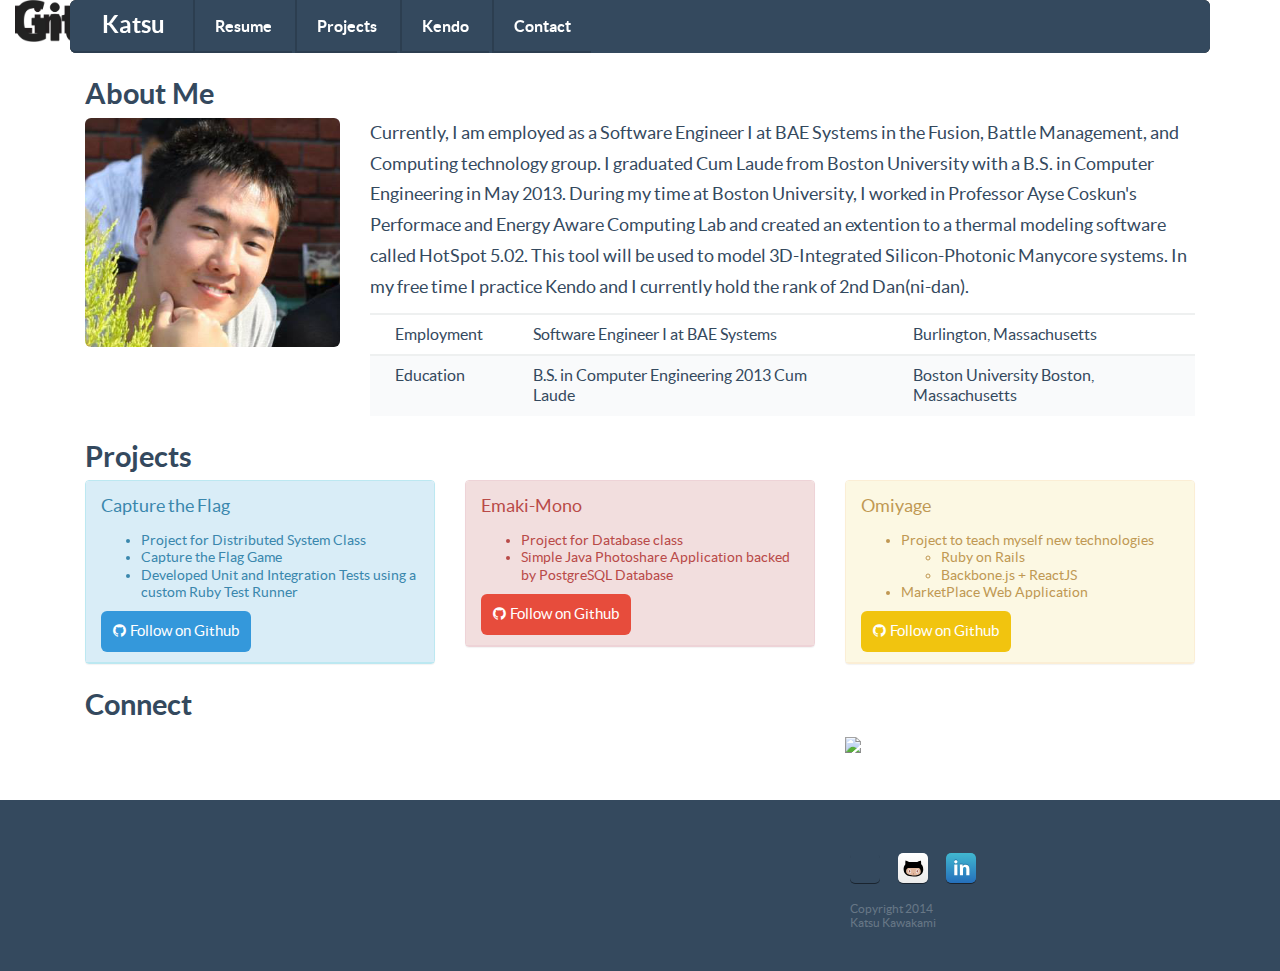
==== index.html @ 2bf24ea1 "Fixed formatting" ====
<!DOCTYPE html>
<html lang="en">
<head>
    <meta charset="utf-8">
    <title>Katsu Kawakami</title>
    <meta name="viewport" content="width=device-width, initial-scale=1.0">

    <!-- Loading Bootstrap -->
    <link href="bootstrap/css/bootstrap.css" rel="stylesheet">

    <!-- Loading Flat UI -->
    <link href="css/flat-ui.css" rel="stylesheet">

    <!-- My styling for this web page -->
    <link href="css/style.css" rel="stylesheet">

    <!-- Load ../images/webicons -->
    <link rel="stylesheet" href="css/webicons.css">

    <link rel="shortcut icon" href="images/favicon.ico">

    <!-- Load Font Awesome -->
    <link href="font-awesome/css/font-awesome.css" rel="stylesheet">
    <!-- HTML5 shim, for IE6-8 support of HTML5 elements. All other JS at the end of file. -->
    <!--[if lt IE 9]>
      <script src="js/html5shiv.js"></script>
    <![endif]-->
</head>
<body>
    <div id="wrap">
        <div class="container">
            <div class="navbar navbar-inverse">
                <div class="navbar-inner">
                    <div class="container">
                        <button type="button" class="btn btn-navbar" data-toggle="collapse" data-target=#nav-collapse-01"></button>
                        <a href="index.html" class="navbar-brand">Katsu</a>

                        <div class="nav-collapse collapse in" id="nav-collapse-01">
                            <ul class="nav">
                                <li><a href="resume.html">Resume</a></li>
                                <li><a href="#">Projects</a></li>
                                <li><a href="#">Kendo</a></li>
                                <li><a href="#">Contact</a></li>
                            </ul>
                        </div>
                    </div>
                </div>
            </div>
            <!--End Navbar-->
            <div class="container">
                <div class="row">
                    <div class="col-md-3">
                        <h4>About Me</h4>
                    </div>
                </div>
                <!-- /row -->
                <div class="row">
                    <div class="col-md-3">
                        <img src="images/profile_cropped.png" class="img-responsive img-rounded" alt="Profile Image">
                    </div>
                    <div class="col-md-9">
                        <p class="my-font-style">
                          Currently, I am employed as a Software Engineer I at BAE Systems in the Fusion, Battle Management,
                          and Computing technology group.
                          I graduated Cum Laude from Boston University with a B.S. in Computer Engineering in May 2013.
                          During my time at Boston University, I worked in Professor Ayse Coskun's Performace and
                          Energy Aware Computing Lab and created an extention to a thermal modeling software called HotSpot 5.02.
                          This tool will be used to model 3D-Integrated Silicon-Photonic Manycore systems. 
                          In my free time I practice Kendo and I currently hold the rank of 2nd Dan(ni-dan). 
                        </p>
                        <table class="table table-striped table-hover">
                            <tbody>
                                <tr>
                                    <td>Employment</td>
                                    <td>
                                    Software Engineer I at BAE Systems
                                <td>
                                    <td>Burlington, Massachusetts</td>
                                </tr>
                                <tr>
                                    <td>Education</td>
                                    <td>
                                    B.S. in Computer Engineering 2013 Cum Laude<td>
                                    <td>Boston University Boston, Massachusetts</td>
                                </tr>
                            </tbody>
                        </table>
                    </div>
                </div>
                <!-- /row -->
                <div class="row">
                    <div class="col-md-3">
                        <h4>Projects</h4>
                    </div>
                </div>
                <div class="row">
                    <div class="col-md-4">
                        <div class="panel panel-info">
                            <div class="panel-heading">
                                <p>Capture the Flag</p>
                                <ul>
                                  <li>Project for Distributed System Class</li>
                                  <li>Capture the Flag Game</li>
                                  <li>Developed Unit and Integration Tests using a custom Ruby Test Runner</li>
                                </ul>
                                <a href=https://github.com/samirahmed/bogosort>
                                  <button class="btn btn-info"><i class="icon-github icon-3"> </i>
                                    Follow on Github
                                  </button>
                                </a>
                            </div>
                        </div>
                    </div>
                     <div class="col-md-4">
                        <div class="panel panel-danger">
                            <div class="panel-heading">
                                <p>Emaki-Mono</p>
                                <ul>
                                  <li>Project for Database class</li>
                                  <li>Simple Java Photoshare Application backed by PostgreSQL Database</li>
                                </ul>
                                <a href=https://github.com/kkawakam/Emaki-Mono>
                                  <button class="btn btn-danger"><i class="icon-github icon-3"> </i>
                                    Follow on Github
                                  </button>
                                </a>
                            </div>
                        </div>
                    </div>
                     <div class="col-md-4">
                        <div class="panel panel-warning">
                          <div class="panel-heading">
                            <p>Omiyage</p>
                            <ul>
                              <li> Project to teach myself new technologies
                                <ul>
                                  <li> Ruby on Rails</li>
                                  <li> Backbone.js + ReactJS</li>
                                </ul>
                              <li> MarketPlace Web Application</li>
                            </ul>
                            <a href=https://github.com/kkawakam/omiyage-api>
                              <button class="btn btn-warning"><i class="icon-github icon-3"> </i>
                                Follow on Github
                              </button>
                            </a>
                          </div>
                        </div>
                    </div>
                </div>
                <!-- /row -->
                <div class="row">
                    <div class="col-md-2">
                        <h4>Connect</h4>
                    </div>
                </div>
                <!-- /row -->
                <div class="row">
                  <div class="col-md-2 col-md-offset-2">
                      <a href="https://www.linkedin.com/pub/katsu-kawakami/33/2b7/59b">
                          <img src="images/Linkedin-Logo.png" class="img-responsive" />
                      </a>
                  </div>
                  <div class="col-md-2 col-md-offset-1">
                      <a href="https://github.com/kkawakam">
                          <img src="images/Github-Logo.png" class="img-responsive" />
                      </a>
                  </div>
                  <div class="col-md-2 col-md-offset-1">
                    <p>
                      <a href="mailto:kkawa1570@gmail.com">
                        <img src="http://www.google.com/images/icons/product/googlemail-64.png" />
                      </a>
                    </p>
                  </div>
                </div>
                <!-- /row -->
            </div>
            <!--/container - About Me and my Image -->
            <div id="push"></div>
            <!-- /push -->
        </div>
        <!-- /container -->
    </div>
    <!-- /wrap -->
    <div id="footer">
        <div class="bottom-menu bottom-menu-inverse ">
            <div class="container">
                <div class="row">
                    <div class="col-md-2 navbar-brand">
                    </div>
                    <div class="col-md-8">
                    </div>
                    <div class="col-md-2">
                        <ul class="bottom-icons">
                            <li><a href="mailto:kkawa1570@gmail.com" class="webicon gmail"></a></li>
                            <li><a href="https://www.github.com/kkawakam" class="webicon github"></a></li>
                            <li><a href="https://www.linkedin.com/pub/katsu-kawakami/33/2b7/59b" class="webicon linkedin"></a></li>
                            <li style="font-size: 12px">Copyright 2014</li>
                            <li style="font-size: 12px">Katsu Kawakami</li>
                        </ul>
                    </div>
                </div>
                <!-- row -->
            </div>
            <!-- /container -->
        </div>
        <!-- /bottom-menu-inverse -->
    </div>
    <!-- /footer -->

    <!-- Load JS here for greater good =============================-->
    <script>
        // Modernizr with SVG detection required. http://modernizr.com
        ; window.Modernizr = function (a, b, c) { function B(a) { j.cssText = a } function C(a, b) { return B(m.join(a + ";") + (b || "")) } function D(a, b) { return typeof a === b } function E(a, b) { return !!~("" + a).indexOf(b) } function F(a, b) { for (var d in a) if (j[a[d]] !== c) return b == "pfx" ? a[d] : !0; return !1 } function G(a, b, d) { for (var e in a) { var f = b[a[e]]; if (f !== c) return d === !1 ? a[e] : D(f, "function") ? f.bind(d || b) : f } return !1 } function H(a, b, c) { var d = a.charAt(0).toUpperCase() + a.substr(1), e = (a + " " + o.join(d + " ") + d).split(" "); return D(b, "string") || D(b, "undefined") ? F(e, b) : (e = (a + " " + p.join(d + " ") + d).split(" "), G(e, b, c)) } var d = "2.5.3", e = {}, f = !0, g = b.documentElement, h = "modernizr", i = b.createElement(h), j = i.style, k, l = {}.toString, m = " -webkit- -moz- -o- -ms- ".split(" "), n = "Webkit Moz O ms", o = n.split(" "), p = n.toLowerCase().split(" "), q = { svg: "http://www.w3.org/2000/svg" }, r = {}, s = {}, t = {}, u = [], v = u.slice, w, x = function (a, c, d, e) { var f, i, j, k = b.createElement("div"), l = b.body, m = l ? l : b.createElement("body"); if (parseInt(d, 10)) while (d--) j = b.createElement("div"), j.id = e ? e[d] : h + (d + 1), k.appendChild(j); return f = ["&#173;", "<style>", a, "</style>"].join(""), k.id = h, m.innerHTML += f, m.appendChild(k), l || (m.style.background = "", g.appendChild(m)), i = c(k, a), l ? k.parentNode.removeChild(k) : m.parentNode.removeChild(m), !!i }, y = function (b) { var c = a.matchMedia || a.msMatchMedia; if (c) return c(b).matches; var d; return x("@media " + b + " { #" + h + " { position: absolute; } }", function (b) { d = (a.getComputedStyle ? getComputedStyle(b, null) : b.currentStyle)["position"] == "absolute" }), d }, z = {}.hasOwnProperty, A; !D(z, "undefined") && !D(z.call, "undefined") ? A = function (a, b) { return z.call(a, b) } : A = function (a, b) { return b in a && D(a.constructor.prototype[b], "undefined") }, Function.prototype.bind || (Function.prototype.bind = function (b) { var c = this; if (typeof c != "function") throw new TypeError; var d = v.call(arguments, 1), e = function () { if (this instanceof e) { var a = function () { }; a.prototype = c.prototype; var f = new a, g = c.apply(f, d.concat(v.call(arguments))); return Object(g) === g ? g : f } return c.apply(b, d.concat(v.call(arguments))) }; return e }); var I = function (c, d) { var f = c.join(""), g = d.length; x(f, function (c, d) { var f = b.styleSheets[b.styleSheets.length - 1], h = f ? f.cssRules && f.cssRules[0] ? f.cssRules[0].cssText : f.cssText || "" : "", i = c.childNodes, j = {}; while (g--) j[i[g].id] = i[g]; e.touch = "ontouchstart" in a || a.DocumentTouch && b instanceof DocumentTouch || (j.touch && j.touch.offsetTop) === 9 }, g, d) }([, ["@media (", m.join("touch-enabled),("), h, ")", "{#touch{top:9px;position:absolute}}"].join("")], [, "touch"]); r.touch = function () { return e.touch }, r.rgba = function () { return B("background-color:rgba(150,255,150,.5)"), E(j.backgroundColor, "rgba") }, r.backgroundsize = function () { return H("backgroundSize") }, r.borderradius = function () { return H("borderRadius") }, r.textshadow = function () { return b.createElement("div").style.textShadow === "" }, r.opacity = function () { return C("opacity:.55"), /^0.55$/.test(j.opacity) }, r.cssgradients = function () { var a = "background-image:", b = "gradient(linear,left top,right bottom,from(#9f9),to(white));", c = "linear-gradient(left top,#9f9, white);"; return B((a + "-webkit- ".split(" ").join(b + a) + m.join(c + a)).slice(0, -a.length)), E(j.backgroundImage, "gradient") }, r.csstransitions = function () { return H("transition") }, r.svg = function () { return !!b.createElementNS && !!b.createElementNS(q.svg, "svg").createSVGRect }, r.inlinesvg = function () { var a = b.createElement("div"); return a.innerHTML = "<svg/>", (a.firstChild && a.firstChild.namespaceURI) == q.svg }; for (var J in r) A(r, J) && (w = J.toLowerCase(), e[w] = r[J](), u.push((e[w] ? "" : "no-") + w)); return B(""), i = k = null, function (a, b) { function g(a, b) { var c = a.createElement("p"), d = a.getElementsByTagName("head")[0] || a.documentElement; return c.innerHTML = "x<style>" + b + "</style>", d.insertBefore(c.lastChild, d.firstChild) } function h() { var a = k.elements; return typeof a == "string" ? a.split(" ") : a } function i(a) { var b = {}, c = a.createElement, e = a.createDocumentFragment, f = e(); a.createElement = function (a) { var e = (b[a] || (b[a] = c(a))).cloneNode(); return k.shivMethods && e.canHaveChildren && !d.test(a) ? f.appendChild(e) : e }, a.createDocumentFragment = Function("h,f", "return function(){var n=f.cloneNode(),c=n.createElement;h.shivMethods&&(" + h().join().replace(/\w+/g, function (a) { return b[a] = c(a), f.createElement(a), 'c("' + a + '")' }) + ");return n}")(k, f) } function j(a) { var b; return a.documentShived ? a : (k.shivCSS && !e && (b = !!g(a, "article,aside,details,figcaption,figure,footer,header,hgroup,nav,section{display:block}audio{display:none}canvas,video{display:inline-block;*display:inline;*zoom:1}[hidden]{display:none}audio[controls]{display:inline-block;*display:inline;*zoom:1}mark{background:#FF0;color:#000}")), f || (b = !i(a)), b && (a.documentShived = b), a) } var c = a.html5 || {}, d = /^<|^(?:button|form|map|select|textarea)$/i, e, f; (function () { var a = b.createElement("a"); a.innerHTML = "<xyz></xyz>", e = "hidden" in a, f = a.childNodes.length == 1 || function () { try { b.createElement("a") } catch (a) { return !0 } var c = b.createDocumentFragment(); return typeof c.cloneNode == "undefined" || typeof c.createDocumentFragment == "undefined" || typeof c.createElement == "undefined" }() })(); var k = { elements: c.elements || "abbr article aside audio bdi canvas data datalist details figcaption figure footer header hgroup mark meter nav output progress section summary time video", shivCSS: c.shivCSS !== !1, shivMethods: c.shivMethods !== !1, type: "default", shivDocument: j }; a.html5 = k, j(b) }(this, b), e._version = d, e._prefixes = m, e._domPrefixes = p, e._cssomPrefixes = o, e.mq = y, e.testProp = function (a) { return F([a]) }, e.testAllProps = H, e.testStyles = x, g.className = g.className.replace(/(^|\s)no-js(\s|$)/, "$1$2") + (f ? " js " + u.join(" ") : ""), e }(this, this.document), function (a, b, c) { function d(a) { return o.call(a) == "[object Function]" } function e(a) { return typeof a == "string" } function f() { } function g(a) { return !a || a == "loaded" || a == "complete" || a == "uninitialized" } function h() { var a = p.shift(); q = 1, a ? a.t ? m(function () { (a.t == "c" ? B.injectCss : B.injectJs)(a.s, 0, a.a, a.x, a.e, 1) }, 0) : (a(), h()) : q = 0 } function i(a, c, d, e, f, i, j) { function k(b) { if (!o && g(l.readyState) && (u.r = o = 1, !q && h(), l.onload = l.onreadystatechange = null, b)) { a != "img" && m(function () { t.removeChild(l) }, 50); for (var d in y[c]) y[c].hasOwnProperty(d) && y[c][d].onload() } } var j = j || B.errorTimeout, l = {}, o = 0, r = 0, u = { t: d, s: c, e: f, a: i, x: j }; y[c] === 1 && (r = 1, y[c] = [], l = b.createElement(a)), a == "object" ? l.data = c : (l.src = c, l.type = a), l.width = l.height = "0", l.onerror = l.onload = l.onreadystatechange = function () { k.call(this, r) }, p.splice(e, 0, u), a != "img" && (r || y[c] === 2 ? (t.insertBefore(l, s ? null : n), m(k, j)) : y[c].push(l)) } function j(a, b, c, d, f) { return q = 0, b = b || "j", e(a) ? i(b == "c" ? v : u, a, b, this.i++, c, d, f) : (p.splice(this.i++, 0, a), p.length == 1 && h()), this } function k() { var a = B; return a.loader = { load: j, i: 0 }, a } var l = b.documentElement, m = a.setTimeout, n = b.getElementsByTagName("script")[0], o = {}.toString, p = [], q = 0, r = "MozAppearance" in l.style, s = r && !!b.createRange().compareNode, t = s ? l : n.parentNode, l = a.opera && o.call(a.opera) == "[object Opera]", l = !!b.attachEvent && !l, u = r ? "object" : l ? "script" : "img", v = l ? "script" : u, w = Array.isArray || function (a) { return o.call(a) == "[object Array]" }, x = [], y = {}, z = { timeout: function (a, b) { return b.length && (a.timeout = b[0]), a } }, A, B; B = function (a) { function b(a) { var a = a.split("!"), b = x.length, c = a.pop(), d = a.length, c = { url: c, origUrl: c, prefixes: a }, e, f, g; for (f = 0; f < d; f++) g = a[f].split("="), (e = z[g.shift()]) && (c = e(c, g)); for (f = 0; f < b; f++) c = x[f](c); return c } function g(a, e, f, g, i) { var j = b(a), l = j.autoCallback; j.url.split(".").pop().split("?").shift(), j.bypass || (e && (e = d(e) ? e : e[a] || e[g] || e[a.split("/").pop().split("?")[0]] || h), j.instead ? j.instead(a, e, f, g, i) : (y[j.url] ? j.noexec = !0 : y[j.url] = 1, f.load(j.url, j.forceCSS || !j.forceJS && "css" == j.url.split(".").pop().split("?").shift() ? "c" : c, j.noexec, j.attrs, j.timeout), (d(e) || d(l)) && f.load(function () { k(), e && e(j.origUrl, i, g), l && l(j.origUrl, i, g), y[j.url] = 2 }))) } function i(a, b) { function c(a, c) { if (a) { if (e(a)) c || (j = function () { var a = [].slice.call(arguments); k.apply(this, a), l() }), g(a, j, b, 0, h); else if (Object(a) === a) for (n in m = function () { var b = 0, c; for (c in a) a.hasOwnProperty(c) && b++; return b }(), a) a.hasOwnProperty(n) && (!c && !--m && (d(j) ? j = function () { var a = [].slice.call(arguments); k.apply(this, a), l() } : j[n] = function (a) { return function () { var b = [].slice.call(arguments); a && a.apply(this, b), l() } }(k[n])), g(a[n], j, b, n, h)) } else !c && l() } var h = !!a.test, i = a.load || a.both, j = a.callback || f, k = j, l = a.complete || f, m, n; c(h ? a.yep : a.nope, !!i), i && c(i) } var j, l, m = this.yepnope.loader; if (e(a)) g(a, 0, m, 0); else if (w(a)) for (j = 0; j < a.length; j++) l = a[j], e(l) ? g(l, 0, m, 0) : w(l) ? B(l) : Object(l) === l && i(l, m); else Object(a) === a && i(a, m) }, B.addPrefix = function (a, b) { z[a] = b }, B.addFilter = function (a) { x.push(a) }, B.errorTimeout = 1e4, b.readyState == null && b.addEventListener && (b.readyState = "loading", b.addEventListener("DOMContentLoaded", A = function () { b.removeEventListener("DOMContentLoaded", A, 0), b.readyState = "complete" }, 0)), a.yepnope = k(), a.yepnope.executeStack = h, a.yepnope.injectJs = function (a, c, d, e, i, j) { var k = b.createElement("script"), l, o, e = e || B.errorTimeout; k.src = a; for (o in d) k.setAttribute(o, d[o]); c = j ? h : c || f, k.onreadystatechange = k.onload = function () { !l && g(k.readyState) && (l = 1, c(), k.onload = k.onreadystatechange = null) }, m(function () { l || (l = 1, c(1)) }, e), i ? k.onload() : n.parentNode.insertBefore(k, n) }, a.yepnope.injectCss = function (a, c, d, e, g, i) { var e = b.createElement("link"), j, c = i ? h : c || f; e.href = a, e.rel = "stylesheet", e.type = "text/css"; for (j in d) e.setAttribute(j, d[j]); g || (n.parentNode.insertBefore(e, n), m(c, 0)) } }(this, document), Modernizr.load = function () { yepnope.apply(window, [].slice.call(arguments, 0)) };
    </script>
    <script src="js/jquery-1.8.3.min.js"></script>
    <script src="js/jquery-ui-1.10.3.custom.min.js"></script>
    <script src="js/jquery.ui.touch-punch.min.js"></script>
    <script src="js/bootstrap.min.js"></script>
    <script src="js/bootstrap-select.js"></script>
    <script src="js/bootstrap-switch.js"></script>
    <script src="js/flatui-checkbox.js"></script>
    <script src="js/flatui-radio.js"></script>
    <script src="js/jquery.tagsinput.js"></script>
    <script src="js/jquery.placeholder.js"></script>
</body>

</html>
---- css/flat-ui.css ----
@font-face {
  font-family: 'Lato';
  src: url('../fonts/lato/lato-black-webfont.eot');
  src: url('../fonts/lato/lato-black-webfont.eot?#iefix') format('embedded-opentype'), url('../fonts/lato/lato-black-webfont.woff') format('woff'), url('../fonts/lato/lato-black-webfont.ttf') format('truetype'), url('../fonts/lato/lato-black-webfont.svg#latoblack') format('svg');
  font-weight: 900;
  font-style: normal;
}
@font-face {
  font-family: 'Lato';
  src: url('../fonts/lato/lato-bold-webfont.eot');
  src: url('../fonts/lato/lato-bold-webfont.eot?#iefix') format('embedded-opentype'), url('../fonts/lato/lato-bold-webfont.woff') format('woff'), url('../fonts/lato/lato-bold-webfont.ttf') format('truetype'), url('../fonts/lato/lato-bold-webfont.svg#latobold') format('svg');
  font-weight: bold;
  font-style: normal;
}
@font-face {
  font-family: 'Lato';
  src: url('../fonts/lato/lato-bolditalic-webfont.eot');
  src: url('../fonts/lato/lato-bolditalic-webfont.eot?#iefix') format('embedded-opentype'), url('../fonts/lato/lato-bolditalic-webfont.woff') format('woff'), url('../fonts/lato/lato-bolditalic-webfont.ttf') format('truetype'), url('../fonts/lato/lato-bolditalic-webfont.svg#latobold_italic') format('svg');
  font-weight: bold;
  font-style: italic;
}
@font-face {
  font-family: 'Lato';
  src: url('../fonts/lato/lato-italic-webfont.eot');
  src: url('../fonts/lato/lato-italic-webfont.eot?#iefix') format('embedded-opentype'), url('../fonts/lato/lato-italic-webfont.woff') format('woff'), url('../fonts/lato/lato-italic-webfont.ttf') format('truetype'), url('../fonts/lato/lato-italic-webfont.svg#latoitalic') format('svg');
  font-weight: normal;
  font-style: italic;
}
@font-face {
  font-family: 'Lato';
  src: url('../fonts/lato/lato-light-webfont.eot');
  src: url('../fonts/lato/lato-light-webfont.eot?#iefix') format('embedded-opentype'), url('../fonts/lato/lato-light-webfont.woff') format('woff'), url('../fonts/lato/lato-light-webfont.ttf') format('truetype'), url('../fonts/lato/lato-light-webfont.svg#latolight') format('svg');
  font-weight: 300;
  font-style: normal;
}
@font-face {
  font-family: 'Lato';
  src: url('../fonts/lato/lato-regular-webfont.eot');
  src: url('../fonts/lato/lato-regular-webfont.eot?#iefix') format('embedded-opentype'), url('../fonts/lato/lato-regular-webfont.woff') format('woff'), url('../fonts/lato/lato-regular-webfont.ttf') format('truetype'), url('../fonts/lato/lato-regular-webfont.svg#latoregular') format('svg');
  font-weight: normal;
  font-style: normal;
}
@font-face {
  font-family: "Flat-UI-Icons";
  src: url("../fonts/Flat-UI-Icons.eot");
  src: url("../fonts/Flat-UI-Icons.eot?#iefix") format("embedded-opentype"), url("../fonts/Flat-UI-Icons.woff") format("woff"), url("../fonts/Flat-UI-Icons.ttf") format("truetype"), url("../fonts/Flat-UI-Icons.svg#Flat-UI-Icons") format("svg");
  font-weight: normal;
  font-style: normal;
}
/* Use the following CSS code if you want to use data attributes for inserting your icons */
[data-icon]:before {
  font-family: 'Flat-UI-Icons';
  content: attr(data-icon);
  speak: none;
  font-weight: normal;
  font-variant: normal;
  text-transform: none;
  -webkit-font-smoothing: antialiased;
}
/* Use the following CSS code if you want to have a class per icon */
/*
Instead of a list of all class selectors,
you can use the generic selector below, but it's slower:
[class*="fui-"] {
*/
.fui-triangle-up,
.fui-triangle-up-small,
.fui-triangle-right-large,
.fui-triangle-left-large,
.fui-triangle-down,
.fui-info,
.fui-alert,
.fui-question,
.fui-window,
.fui-windows,
.fui-arrow-right,
.fui-arrow-left,
.fui-loop,
.fui-cmd,
.fui-mic,
.fui-triangle-down-small,
.fui-check-inverted,
.fui-heart,
.fui-location,
.fui-plus,
.fui-check,
.fui-cross,
.fui-list,
.fui-new,
.fui-video,
.fui-photo,
.fui-volume,
.fui-time,
.fui-eye,
.fui-chat,
.fui-home,
.fui-upload,
.fui-search,
.fui-user,
.fui-mail,
.fui-lock,
.fui-power,
.fui-star,
.fui-calendar,
.fui-gear,
.fui-book,
.fui-exit,
.fui-trash,
.fui-folder,
.fui-bubble,
.fui-cross-inverted,
.fui-plus-inverted,
.fui-export,
.fui-radio-unchecked,
.fui-radio-checked,
.fui-checkbox-unchecked,
.fui-checkbox-checked,
.fui-flat,
.fui-calendar-solid,
.fui-star-2,
.fui-credit-card,
.fui-clip,
.fui-link,
.fui-pause,
.fui-play,
.fui-tag,
.fui-document,
.fui-image,
.fui-facebook,
.fui-youtube,
.fui-vimeo,
.fui-twitter,
.fui-stumbleupon,
.fui-spotify,
.fui-skype,
.fui-pinterest,
.fui-path,
.fui-myspace,
.fui-linkedin,
.fui-googleplus,
.fui-dribbble,
.fui-blogger,
.fui-behance,
.fui-list-thumbnailed,
.fui-list-small-thumbnails,
.fui-list-numbered,
.fui-list-large-thumbnails,
.fui-list-columned,
.fui-list-bulleted {
  display: inline-block;
  font-family: 'Flat-UI-Icons';
  speak: none;
  font-style: normal;
  font-weight: normal;
  font-variant: normal;
  text-transform: none;
  -webkit-font-smoothing: antialiased;
}
.fui-triangle-up:before {
  content: "\e000";
}
.fui-triangle-up-small:before {
  content: "\e001";
}
.fui-triangle-right-large:before {
  content: "\e002";
}
.fui-triangle-left-large:before {
  content: "\e003";
}
.fui-triangle-down:before {
  content: "\e004";
}
.fui-info:before {
  content: "\e016";
}
.fui-alert:before {
  content: "\e017";
}
.fui-question:before {
  content: "\e018";
}
.fui-window:before {
  content: "\e019";
}
.fui-windows:before {
  content: "\e01a";
}
.fui-arrow-right:before {
  content: "\e02c";
}
.fui-arrow-left:before {
  content: "\e02d";
}
.fui-loop:before {
  content: "\e02e";
}
.fui-cmd:before {
  content: "\e02f";
}
.fui-mic:before {
  content: "\e030";
}
.fui-triangle-down-small:before {
  content: "\e005";
}
.fui-check-inverted:before {
  content: "\e006";
}
.fui-heart:before {
  content: "\e007";
}
.fui-location:before {
  content: "\e008";
}
.fui-plus:before {
  content: "\e009";
}
.fui-check:before {
  content: "\e00a";
}
.fui-cross:before {
  content: "\e00b";
}
.fui-list:before {
  content: "\e00c";
}
.fui-new:before {
  content: "\e00d";
}
.fui-video:before {
  content: "\e00e";
}
.fui-photo:before {
  content: "\e00f";
}
.fui-volume:before {
  content: "\e010";
}
.fui-time:before {
  content: "\e011";
}
.fui-eye:before {
  content: "\e012";
}
.fui-chat:before {
  content: "\e013";
}
.fui-home:before {
  content: "\e015";
}
.fui-upload:before {
  content: "\e01b";
}
.fui-search:before {
  content: "\e01c";
}
.fui-user:before {
  content: "\e01d";
}
.fui-mail:before {
  content: "\e01e";
}
.fui-lock:before {
  content: "\e01f";
}
.fui-power:before {
  content: "\e020";
}
.fui-star:before {
  content: "\e021";
}
.fui-calendar:before {
  content: "\e023";
}
.fui-gear:before {
  content: "\e024";
}
.fui-book:before {
  content: "\e025";
}
.fui-exit:before {
  content: "\e026";
}
.fui-trash:before {
  content: "\e027";
}
.fui-folder:before {
  content: "\e028";
}
.fui-bubble:before {
  content: "\e029";
}
.fui-cross-inverted:before {
  content: "\e02a";
}
.fui-plus-inverted:before {
  content: "\e031";
}
.fui-export:before {
  content: "\e014";
}
.fui-radio-unchecked:before {
  content: "\e02b";
}
.fui-radio-checked:before {
  content: "\e032";
}
.fui-checkbox-unchecked:before {
  content: "\e033";
}
.fui-checkbox-checked:before {
  content: "\e034";
}
.fui-flat:before {
  content: "\e035";
}
.fui-calendar-solid:before {
  content: "\e022";
}
.fui-star-2:before {
  content: "\e036";
}
.fui-credit-card:before {
  content: "\e037";
}
.fui-clip:before {
  content: "\e038";
}
.fui-link:before {
  content: "\e039";
}
.fui-pause:before {
  content: "\e03b";
}
.fui-play:before {
  content: "\e03c";
}
.fui-tag:before {
  content: "\e03d";
}
.fui-document:before {
  content: "\e03e";
}
.fui-image:before {
  content: "\e03a";
}
.fui-facebook:before {
  content: "\e03f";
}
.fui-youtube:before {
  content: "\e040";
}
.fui-vimeo:before {
  content: "\e041";
}
.fui-twitter:before {
  content: "\e042";
}
.fui-stumbleupon:before {
  content: "\e043";
}
.fui-spotify:before {
  content: "\e044";
}
.fui-skype:before {
  content: "\e045";
}
.fui-pinterest:before {
  content: "\e046";
}
.fui-path:before {
  content: "\e047";
}
.fui-myspace:before {
  content: "\e048";
}
.fui-linkedin:before {
  content: "\e049";
}
.fui-googleplus:before {
  content: "\e04a";
}
.fui-dribbble:before {
  content: "\e04c";
}
.fui-blogger:before {
  content: "\e04d";
}
.fui-behance:before {
  content: "\e04e";
}
.fui-list-thumbnailed:before {
  content: "\e04b";
}
.fui-list-small-thumbnails:before {
  content: "\e04f";
}
.fui-list-numbered:before {
  content: "\e050";
}
.fui-list-large-thumbnails:before {
  content: "\e051";
}
.fui-list-columned:before {
  content: "\e052";
}
.fui-list-bulleted:before {
  content: "\e053";
}
.inline-block {
  display: inline-block;
  zoom: 1;
  *display: inline;
}
.clearfix {
  *zoom: 1;
}
.clearfix:before,
.clearfix:after {
  display: table;
  content: "";
}
.clearfix:after {
  clear: both;
}
.drop-ie-gradient {
  filter: unquote("progid:DXImageTransform.Microsoft.gradient(enabled = false)");
}
.dropdown-arrow-inverse {
  border-bottom-color: #34495e !important;
  border-top-color: #34495e !important;
}
body {
  font-family: 'Lato', Helvetica, Arial, sans-serif;
  font-size: 14px;
  line-height: 1.231;
  color: #34495e;
  background-color: #ffffff;
}
a {
  color: #16a085;
  text-decoration: none;
  -webkit-transition: 0.25s;
  -moz-transition: 0.25s;
  -o-transition: 0.25s;
  transition: 0.25s;
  -webkit-backface-visibility: hidden;
}
a:hover,
a:focus {
  color: #1abc9c;
  text-decoration: none;
}
.img-rounded {
  border-radius: 6px;
}
.img-comment {
  font-size: 15px;
  line-height: 1.231;
  font-style: italic;
  margin: 24px 0;
}
p {
  font-size: 18px;
  line-height: 1.71109;
}
.lead {
  font-size: 28px;
  line-height: 1.4642745000000001;
  font-weight: 300;
}
@media (min-width: 768px) {
  .lead {
    font-size: 21px;
  }
}
small {
  font-size: 83%;
  line-height: 2.050846;
}
.text-primary {
  color: #1abc9c;
}
a.text-primary:hover,
a.text-primary:focus {
  color: #15967d;
}
.text-success {
  color: #2ecc71;
}
a.text-success:hover,
a.text-success:focus {
  color: #25a35a;
}
.text-danger {
  color: #e74c3c;
}
a.text-danger:hover,
a.text-danger:focus {
  color: #b93d30;
}
.text-warning {
  color: #f1c40f;
}
a.text-warning:hover,
a.text-warning:focus {
  color: #c19d0c;
}
.text-info {
  color: #3498db;
}
a.text-info:hover,
a.text-info:focus {
  color: #2a7aaf;
}
.text-inverse {
  color: #ffffff;
}
a.text-inverse:hover,
a.text-inverse:focus {
  color: #cccccc;
}
.text-muted {
  color: #bdc3c7;
}
a.text-muted:hover,
a.text-muted:focus {
  color: #979c9f;
}
h1,
h2,
h3,
h4,
h5,
h6,
.h1,
.h2,
.h3,
.h4,
.h5,
.h6 {
  font-family: 'Lato', Helvetica, Arial, sans-serif;
  font-weight: 700;
  line-height: 1.2;
}
h1 small,
h2 small,
h3 small,
h4 small,
h5 small,
h6 small,
.h1 small,
.h2 small,
.h3 small,
.h4 small,
.h5 small,
.h6 small {
  color: #7f8c9a;
}
h1,
h2,
h3 {
  margin-top: 2px;
  margin-bottom: 4px;
}
h4,
h5,
h6 {
  margin-top: 4px;
  margin-bottom: 6px;
}
h6 {
  font-weight: normal;
}
h1,
.h1 {
  font-size: 61px;
}
h2,
.h2 {
  font-size: 52px;
}
h3,
.h3 {
  font-size: 40px;
}
h4,
.h4 {
  font-size: 29px;
}
h5,
.h5 {
  font-size: 28px;
}
h6,
.h6 {
  font-size: 24px;
}
h1 small,
.h1 small {
  font-size: 24px;
}
h2 small,
.h2 small {
  font-size: 18px;
}
h3 small,
.h3 small,
h4 small,
.h4 small {
  font-size: 14px;
}
blockquote {
  position: relative;
  border-left: none;
  padding: 0 0 0 19px;
}
blockquote:before {
  position: absolute;
  left: 0;
  width: 3px;
  height: 100%;
  top: 0;
  bottom: 0;
  background-color: #ebedee;
  content: "";
  border-radius: 2px;
}
blockquote p {
  font-size: 21px;
  line-height: 2;
  font-weight: normal;
  margin-bottom: .4em;
}
blockquote small {
  font-size: 19px;
  line-height: 2;
  font-style: italic;
  color: #34495e;
}
blockquote small:before {
  content: "";
}
address {
  margin-bottom: 1.231;
  line-height: 1.231;
}
.btn,
.btn-group > .btn,
.btn-group > .dropdown-menu,
.btn-group > .popover {
  font-size: 15px;
  font-weight: 400;
}
.btn-block {
  white-space: normal;
}
.btn {
  border: none;
  background: #bdc3c7;
  color: #ffffff;
  padding: 9px 12px 10px;
  line-height: 22px;
  text-decoration: none;
  border-radius: 6px;
  -webkit-transition: 0.25s linear;
  -moz-transition: 0.25s linear;
  -o-transition: 0.25s linear;
  transition: 0.25s linear;
  -webkit-backface-visibility: hidden;
  -webkit-user-select: none;
  -moz-user-select: none;
  -ms-user-select: none;
  -o-user-select: none;
  user-select: none;
}
.btn:hover,
.btn:focus,
.btn-group:focus .btn.dropdown-toggle {
  background-color: #cacfd2;
  color: #ffffff;
  outline: none;
  -webkit-transition: 0.25s;
  -moz-transition: 0.25s;
  -o-transition: 0.25s;
  transition: 0.25s;
  -webkit-backface-visibility: hidden;
}
.btn:active,
.btn-group.open .btn.dropdown-toggle,
.btn.active {
  background-color: #a1a6a9;
  color: rgba(255, 255, 255, 0.75);
  -webkit-box-shadow: none;
  -moz-box-shadow: none;
  box-shadow: none;
}
.btn.disabled,
.btn[disabled] {
  background-color: #bdc3c7;
  color: rgba(255, 255, 255, 0.75);
  opacity: 0.7;
  filter: alpha(opacity=70);
}
.btn.btn-hg,
.input-group-hg .btn {
  font-size: 22px;
  line-height: 22px;
  padding: 15px 20px 16px;
}
.btn.btn-hg > [class^="fui-"],
.input-group-hg .btn > [class^="fui-"] {
  top: 1px;
}
.btn.btn-hg > [class^="fui-"].pull-right,
.input-group-hg .btn > [class^="fui-"].pull-right {
  margin-right: -2px;
}
.btn.btn-lg,
.input-group-lg .btn {
  font-size: 17px;
  line-height: 20px;
  padding: 12px 18px 13px;
}
.btn.btn-lg > [class^="fui-"],
.input-group-lg .btn > [class^="fui-"] {
  top: 0;
}
.btn.btn-lg > [class^="fui-"].pull-right,
.input-group-lg .btn > [class^="fui-"].pull-right {
  margin-right: -2px;
}
.btn.btn-sm,
.input-group-sm .btn {
  font-size: 13px;
  line-height: 20px;
  padding: 6px 13px 8px;
}
.btn.btn-sm > [class^="fui-"],
.input-group-sm .btn > [class^="fui-"] {
  top: 0;
}
.btn.btn-xs,
.input-group-xs .btn {
  font-size: 12px;
  padding: 8px 13px 9px;
  line-height: 1.2;
}
.btn.btn-xs > [class^="fui-"],
.input-group-xs .btn > [class^="fui-"] {
  top: 0;
}
.btn.btn-embossed {
  -webkit-box-shadow: inset 0 -2px 0 rgba(0, 0, 0, 0.15);
  -moz-box-shadow: inset 0 -2px 0 rgba(0, 0, 0, 0.15);
  box-shadow: inset 0 -2px 0 rgba(0, 0, 0, 0.15);
}
.btn.btn-embossed.active,
.btn.btn-embossed:active {
  -webkit-box-shadow: inset 0 2px 0 rgba(0, 0, 0, 0.15);
  -moz-box-shadow: inset 0 2px 0 rgba(0, 0, 0, 0.15);
  box-shadow: inset 0 2px 0 rgba(0, 0, 0, 0.15);
}
.btn.btn-wide {
  min-width: 140px;
  padding-left: 30px;
  padding-right: 30px;
}
.btn.btn-primary {
  background-color: #1abc9c;
}
.btn.btn-primary:hover,
.btn.btn-primary:focus,
.btn-group:focus .btn.btn-primary.dropdown-toggle {
  background-color: #48c9b0;
}
.btn.btn-primary:active,
.btn-group.open .btn.btn-primary.dropdown-toggle,
.btn.btn-primary.active {
  background-color: #16a085;
}
.btn.btn-info {
  background-color: #3498db;
}
.btn.btn-info:hover,
.btn.btn-info:focus,
.btn-group:focus .btn.btn-info.dropdown-toggle {
  background-color: #5dade2;
}
.btn.btn-info:active,
.btn-group.open .btn.btn-info.dropdown-toggle,
.btn.btn-info.active {
  background-color: #2c81ba;
}
.btn.btn-danger {
  background-color: #e74c3c;
}
.btn.btn-danger:hover,
.btn.btn-danger:focus,
.btn-group:focus .btn.btn-danger.dropdown-toggle {
  background-color: #ec7063;
}
.btn.btn-danger:active,
.btn-group.open .btn.btn-danger.dropdown-toggle,
.btn.btn-danger.active {
  background-color: #c44133;
}
.btn.btn-success {
  background-color: #2ecc71;
}
.btn.btn-success:hover,
.btn.btn-success:focus,
.btn-group:focus .btn.btn-success.dropdown-toggle {
  background-color: #58d68d;
}
.btn.btn-success:active,
.btn-group.open .btn.btn-success.dropdown-toggle,
.btn.btn-success.active {
  background-color: #27ad60;
}
.btn.btn-warning {
  background-color: #f1c40f;
}
.btn.btn-warning:hover,
.btn.btn-warning:focus,
.btn-group:focus .btn.btn-warning.dropdown-toggle {
  background-color: #f5d313;
}
.btn.btn-warning:active,
.btn-group.open .btn.btn-warning.dropdown-toggle,
.btn.btn-warning.active {
  background-color: #cda70d;
}
.btn.btn-inverse {
  background-color: #34495e;
}
.btn.btn-inverse:hover,
.btn.btn-inverse:focus,
.btn-group:focus .btn.btn-inverse.dropdown-toggle {
  background-color: #415b76;
}
.btn.btn-inverse:active,
.btn-group.open .btn.btn-inverse.dropdown-toggle,
.btn.btn-inverse.active {
  background-color: #2c3e50;
}
.btn.btn-default {
  background-color: #bdc3c7;
}
.btn.btn-default:hover,
.btn.btn-default:focus,
.btn-group:focus .btn.btn-default.dropdown-toggle {
  background-color: #cacfd2;
}
.btn.btn-default:active,
.btn-group.open .btn.btn-default.dropdown-toggle,
.btn.btn-default.active {
  background-color: #a1a6a9;
}
.btn > [class^="fui-"] {
  margin: 0 1px;
  position: relative;
  top: 1px;
  vertical-align: top;
  display: inline-block;
  zoom: 1;
  *display: inline;
}
.btn > [class^="fui-"].pull-right {
  margin-right: 0;
}
.btn-toolbar .btn.active {
  color: #ffffff;
}
.btn-toolbar .btn:first-child {
  border-radius: 6px 0 0 6px;
}
.btn-toolbar .btn:last-child {
  border-radius: 0 6px 6px 0;
}
.btn-toolbar .btn > [class^="fui-"] {
  font-size: 16px;
  top: 0;
  margin: 0 4px;
}
.btn-tip {
  font-weight: 300;
  padding-left: 10px;
}
.btn-group > .btn {
  border-radius: 0;
  text-align: center;
}
.btn-group > .btn:active + .btn,
.btn-group > .btn.active + .btn {
  border-left-color: transparent;
}
.btn-group > .btn:first-of-type,
.btn-group > .btn:first-of-type:not(:first-child):not(:last-child):not(.dropdown-toggle) {
  border-top-left-radius: 6px;
  border-bottom-left-radius: 6px;
}
.btn-group > .btn:last-of-type,
.btn-group > .btn:last-of-type:not(:first-child):not(:last-child):not(.dropdown-toggle) {
  border-top-right-radius: 6px;
  border-bottom-right-radius: 6px;
}
.btn-group > .btn + .btn {
  margin-left: 0;
}
.btn-group > .btn + .dropdown-toggle {
  border-left: 2px solid rgba(52, 73, 94, 0.15);
  padding-left: 13px;
  padding-right: 13px;
  -webkit-box-shadow: none;
  -moz-box-shadow: none;
  box-shadow: none;
}
.btn-group > .btn + .dropdown-toggle .caret {
  margin-left: 3px;
  margin-right: 3px;
}
.btn-group > .btn.btn-gh + .dropdown-toggle .caret {
  margin-left: 7px;
  margin-right: 7px;
}
.btn-group > .btn.btn-sm + .dropdown-toggle .caret {
  margin-left: 0;
  margin-right: 0;
}
[class*="btn-social-"] {
  padding-top: 8px !important;
}
.btn-social-pinterest {
  background-color: #cb2028;
}
.btn-social-pinterest:hover,
.btn-social-pinterest:focus {
  background-color: #d54d53;
}
.btn-social-pinterest:active,
.btn-social-pinterest.active {
  background-color: #ad1b22;
}
.btn-social-linkedin {
  background-color: #0072b5;
}
.btn-social-linkedin:hover,
.btn-social-linkedin:focus {
  background-color: #338ec4;
}
.btn-social-linkedin:active,
.btn-social-linkedin.active {
  background-color: #00619a;
}
.btn-social-stumbleupon {
  background-color: #ed4a13;
}
.btn-social-stumbleupon:hover,
.btn-social-stumbleupon:focus {
  background-color: #f16e42;
}
.btn-social-stumbleupon:active,
.btn-social-stumbleupon.active {
  background-color: #c93f10;
}
.btn-social-googleplus {
  background-color: #2d2d2d;
}
.btn-social-googleplus:hover,
.btn-social-googleplus:focus {
  background-color: #575757;
}
.btn-social-googleplus:active,
.btn-social-googleplus.active {
  background-color: #262626;
}
.btn-social-facebook {
  background-color: #2f4b93;
}
.btn-social-facebook:hover,
.btn-social-facebook:focus {
  background-color: #596fa9;
}
.btn-social-facebook:active,
.btn-social-facebook.active {
  background-color: #28407d;
}
.btn-social-twitter {
  background-color: #00bdef;
}
.btn-social-twitter:hover,
.btn-social-twitter:focus {
  background-color: #33caf2;
}
.btn-social-twitter:active,
.btn-social-twitter.active {
  background-color: #00a1cb;
}
@media (max-width: 480px) {
  .btn.btn-block {
    margin: 9px 0 18px;
  }
}
.caret {
  border-width: 8px 6px;
  border-bottom-color: #34495e;
  border-top-color: #34495e;
  border-style: solid;
  border-bottom-style: none;
  -webkit-transition: 0.25s;
  -moz-transition: 0.25s;
  -o-transition: 0.25s;
  transition: 0.25s;
  -webkit-backface-visibility: hidden;
  -webkit-transform: scale(1.001);
  -moz-transform: scale(1.001);
  -ms-transform: scale(1.001);
  -o-transform: scale(1.001);
  transform: scale(1.001);
}
.dropup .caret,
.dropup .btn-lg .caret,
.navbar-fixed-bottom .dropdown .caret {
  border-bottom-width: 8px;
}
.btn-lg .caret {
  border-top-width: 8px;
  border-right-width: 6px;
  border-left-width: 6px;
}
.navbar {
  font-size: 16px;
  border-radius: 6px;
  border: none;
}
.navbar .navbar-brand {
  border-radius: 6px 0 0 6px;
  color: #526476;
  font-size: 24px;
  line-height: 29.55px;
  font-weight: 700;
  margin-left: -15px;
  padding: 23px 28px 24px 17px;
  text-shadow: none;
  display: inline-block;
}
.navbar .navbar-brand:hover,
.navbar .navbar-brand:focus {
  color: #1abc9c;
}
.navbar .navbar-brand[class*="fui-"] {
  font-weight: normal;
}
.navbar .navbar-brand small {
  line-height: 1;
}
.navbar .nav {
  margin-right: 0;
  display: inline-block;
  float: left;
}
.navbar .nav > li {
  position: relative;
  display: inline-block;
}
.navbar .nav > li:hover > ul {
  opacity: 1;
  top: 100%;
  visibility: visible;
  z-index: 100;
  -webkit-transform: scale(1, 1);
  display: block\9;
}
.navbar .nav > li.active > a,
.navbar .nav > li.active > a:hover,
.navbar .nav > li.active > a:focus {
  background: none;
  color: #1abc9c;
  -webkit-box-shadow: none;
  -moz-box-shadow: none;
  box-shadow: none;
}
.navbar .nav > li:first-child {
  border-radius: 6px 6px 0 0;
}
.navbar .nav > li:last-child {
  border-radius: 0 0 6px 6px;
}
.navbar .nav > li > ul {
  padding-top: 13px;
  top: 80%;
  padding-left: 0;
}
.navbar .nav > li > ul:before {
  content: "";
  border-style: solid;
  border-width: 0 9px 9px 9px;
  border-color: transparent transparent #34495e transparent;
  height: 0;
  position: absolute;
  left: 15px;
  top: 5px;
  width: 0;
  -webkit-transform: rotate(360deg);
}
.navbar .nav > li > ul li:hover ul {
  opacity: 1;
  -webkit-transform: scale(1, 1);
  visibility: visible;
  display: block\9;
}
.navbar .nav > li > ul li ul {
  left: 100%;
}
.navbar .nav > li > a {
  color: #526476;
  display: inline-block;
  font-weight: 700;
  font-size: 15px;
  line-height: 28px;
  padding: 22px 20px;
  text-shadow: none;
  -webkit-transition: background-color .25s, color .25s, border-bottom-color .25s;
  -moz-transition: background-color .25s, color .25s, border-bottom-color .25s;
  -o-transition: background-color .25s, color .25s, border-bottom-color .25s;
  transition: background-color .25s, color .25s, border-bottom-color .25s;
  -webkit-backface-visibility: hidden;
}
.navbar .nav > li > a:hover,
.navbar .nav > li > a:focus {
  color: #1abc9c;
  background-color: transparent;
}
.navbar .nav > li > a[class*="fui-"] {
  font-size: 24px;
  font-weight: normal;
}
.navbar .nav > li > a > [class*="fui-"] {
  font-size: 24px;
  margin: -4px 0 0;
  position: relative;
  top: 4px;
}
.navbar .nav > li > a > [class*="fui-"] + * {
  margin-left: 12px;
}
.navbar .nav ul {
  border-radius: 4px;
  left: 0;
  list-style-type: none;
  margin-left: 0;
  opacity: 0;
  position: absolute;
  top: 0;
  width: 234px;
  -webkit-transform: scale(1, 0.99);
  -webkit-transform-origin: 0 0;
  visibility: hidden;
  -webkit-transition: 0.3s ease-out;
  -moz-transition: 0.3s ease-out;
  -o-transition: 0.3s ease-out;
  transition: 0.3s ease-out;
  -webkit-backface-visibility: hidden;
}
.navbar .nav ul ul {
  left: 95%;
  padding-left: 5px;
}
.navbar .nav ul li {
  background-color: #34495e;
  padding: 0 3px 3px;
  position: relative;
}
.navbar .nav ul li:first-child {
  border-radius: 6px 6px 0 0;
  padding-top: 3px;
}
.navbar .nav ul li:last-child {
  border-radius: 0 0 6px 6px;
}
.navbar .nav ul li.active > a,
.navbar .nav ul li.active > a:hover,
.navbar .nav ul li.active > a:focus {
  background-color: #1abc9c;
  color: #ffffff;
  padding-left: 9px;
  padding-right: 9px;
}
.navbar .nav ul li.active + li > a {
  padding-left: 9px;
  padding-right: 9px;
}
.navbar .nav ul a {
  border-radius: 2px;
  color: #ffffff;
  display: block;
  font-size: 14px;
  padding: 6px 9px;
  text-decoration: none;
}
.navbar .nav ul a:hover {
  background-color: #1abc9c;
}
.navbar .btn-navbar {
  background: none;
  border: none;
  color: #34495e;
  margin: 18px 15px 14px;
  text-shadow: none;
  display: none;
}
.navbar .btn-navbar:hover,
.navbar .btn-navbar:focus {
  background: none;
  color: #1abc9c;
}
.navbar .btn-navbar:before {
  content: "\e00c";
  font-family: "Flat-UI-Icons";
  font-size: 22px;
  font-style: normal;
  font-weight: normal;
  -webkit-font-smoothing: antialiased;
}
.navbar .btn-navbar .icon-bar {
  display: none;
}
.navbar-inner {
  background: #eceef0;
  border: none;
  padding-left: 0;
  padding-right: 0;
  border-radius: 6px;
}
.navbar-inverse {
  font-size: 17px;
}
.navbar-inverse .navbar-inner {
  background: #34495e;
}
.navbar-inverse .navbar-brand {
  border-bottom: 2px solid #2c3e50;
  border-right: 2px solid #2c3e50;
  color: #ffffff;
  padding: 10px 28px 11px 32px;
}
.navbar-inverse .btn-navbar {
  color: #ffffff;
  margin: 7px 10px;
}
.navbar-inverse .btn-icon {
  margin: 8px 5px 8px 15px;
}
.navbar-inverse .nav > li:first-child.active > a {
  padding-left: 20px;
}
.navbar-inverse .nav > li:first-child > a {
  border-left: none;
}
.navbar-inverse .nav > li.active > a,
.navbar-inverse .nav > li.active > a:hover,
.navbar-inverse .nav > li.active > a:focus {
  background-color: #1abc9c;
  border-bottom-color: #16a085;
  border-left: none;
  color: #ffffff;
  padding-left: 20px;
}
.navbar-inverse .nav > li.active + li > a {
  border-left: none;
  padding-left: 20px;
}
.navbar-inverse .nav > li > a {
  font-size: 16px;
  border-bottom: 2px solid #2c3e50;
  border-left: 2px solid #2c3e50;
  color: #ffffff;
  padding: 16px 20px 15px;
  line-height: 20px;
}
.navbar-inverse .nav.pull-right {
  margin-right: -15px;
}
.navbar-inverse .nav.pull-right > li > a {
  border-radius: 0 6px 6px 0;
}
.navbar-unread,
.navbar-new {
  font-family: 'Lato', Helvetica, Arial, sans-serif;
  background-color: #1abc9c;
  border-radius: 50%;
  color: #ffffff;
  font-size: 0;
  font-weight: 700;
  height: 6px;
  line-height: 14px;
  position: absolute;
  right: 12px;
  text-align: center;
  top: 28px;
  width: 6px;
  z-index: 10;
}
.active .navbar-unread,
.active .navbar-new {
  background-color: #ffffff;
  display: none;
}
.navbar-inverse .navbar-unread,
.navbar-inverse .navbar-new {
  top: 15px;
}
.navbar-new {
  background-color: #e74c3c;
  font-size: 12px;
  line-height: 17px;
  height: 18px;
  margin: -9px -1px;
  min-width: 18px;
  padding: 0 1px;
  width: auto;
  -webkit-font-smoothing: subpixel-antialiased;
}
.navbar.navbar-inverse .nav li.dropdown.open > .dropdown-toggle {
  background-color: #1abc9c;
  border-bottom-color: #16a085;
  color: #ffffff;
}
.navbar.navbar-inverse .nav li.dropdown.open > .dropdown-toggle .caret {
  border-bottom-color: #ffffff !important;
  border-top-color: #ffffff !important;
}
.navbar .nav li.dropdown.open > .dropdown-toggle {
  background: none;
  color: #1abc9c;
}
.navbar .nav li.dropdown.open > .dropdown-toggle .caret {
  border-bottom-color: #1abc9c !important;
  border-top-color: #1abc9c !important;
}
.navbar .nav li.dropdown.open .dropdown-menu {
  opacity: 1;
  top: 100%;
  visibility: visible;
  z-index: 1000;
  -webkit-transform: none;
}
.navbar .nav li.dropdown > .dropdown-toggle {
  outline: none;
}
.navbar .nav li.dropdown > .dropdown-toggle:hover .caret,
.navbar .nav li.dropdown > .dropdown-toggle:focus .caret {
  border-bottom-color: #1abc9c;
  border-top-color: #1abc9c;
}
.navbar .nav li.dropdown > .dropdown-toggle .caret {
  border-left-width: 6px;
  border-right-width: 6px;
  border-top-width: 8px;
  border-bottom-color: #4c6a89;
  border-top-color: #4c6a89;
  margin-left: 10px;
}
.navbar .nav li.dropdown .dropdown-menu {
  background-color: #34495e;
  opacity: 0;
  padding: 0;
  visibility: hidden;
}
.navbar .nav li.dropdown .dropdown-menu:before {
  display: none;
}
.navbar .nav li.dropdown .dropdown-menu:after {
  border-bottom-color: #34495e;
}
.navbar .nav li.dropdown .dropdown-menu > li > a {
  border-radius: 3px;
  color: #ffffff;
  padding: 6px 8px 8px;
}
.navbar .nav li.dropdown .dropdown-menu .divider {
  background-color: #2c3e50;
  border-bottom: none;
  margin: 2px 0 5px;
  padding: 0;
  height: 2px;
}
.navbar.navbar-inverse .navbar-search {
  border-left: 2px solid #2c3e50;
  border-bottom: 2px solid #2c3e50;
  padding: 8px 20px 9px 23px;
}
.navbar.navbar-inverse .navbar-search .input-group-btn .btn-default {
  background-color: #2c3e50;
  color: #4c6a89 !important;
}
.navbar.navbar-inverse .navbar-search .form-control {
  background-color: #2c3e50;
  color: #ffffff;
}
.navbar.navbar-inverse .navbar-search .form-control:-moz-placeholder {
  color: #819db9;
}
.navbar.navbar-inverse .navbar-search .form-control::-moz-placeholder {
  color: #819db9;
}
.navbar.navbar-inverse .navbar-search .form-control:-ms-input-placeholder {
  color: #819db9;
}
.navbar.navbar-inverse .navbar-search .form-control::-webkit-input-placeholder {
  color: #819db9;
}
.navbar.navbar-inverse .navbar-search .form-control.placeholder {
  color: #819db9;
}
.navbar.navbar-inverse .navbar-search .form-control:focus {
  border-color: #1abc9c;
}
.navbar.navbar-inverse .navbar-search.focus .input-group-btn .btn-default {
  background-color: #2c3e50 !important;
}
.navbar .navbar-search {
  margin: 0;
  padding: 20px 5px 19px 20px;
  max-width: 225px;
}
.navbar .navbar-search:last-child {
  padding-right: 5px;
}
.navbar .navbar-search .form-control {
  background-color: #ffffff;
  border: 2px solid transparent;
  color: #526476;
  font-size: 15px;
}
.navbar .navbar-search .form-control:-moz-placeholder {
  color: #798795;
}
.navbar .navbar-search .form-control::-moz-placeholder {
  color: #798795;
}
.navbar .navbar-search .form-control:-ms-input-placeholder {
  color: #798795;
}
.navbar .navbar-search .form-control::-webkit-input-placeholder {
  color: #798795;
}
.navbar .navbar-search .form-control.placeholder {
  color: #798795;
}
.navbar .navbar-search .form-control:focus {
  border-color: #1abc9c;
}
.navbar .navbar-search .input-group .input-group-btn .btn-default {
  border-color: transparent;
  color: #9aa4af;
  font-size: 16px;
}
.navbar.navbar-fixed-bottom .navbar-inner .navbar-search .form-control,
.navbar.navbar-fixed-top .navbar-inner .navbar-search .form-control {
  border-radius: 50px 0 0 50px !important;
}
.navbar.navbar-fixed-bottom .navbar-inner .navbar-search .btn,
.navbar.navbar-fixed-top .navbar-inner .navbar-search .btn {
  border-radius: 0 50px 50px 0;
}
.navbar.navbar-fixed-bottom .nav > li:hover > ul {
  bottom: 100%;
  padding-bottom: 13px;
  top: auto;
}
.navbar.navbar-fixed-bottom .nav > li:hover > ul li:hover ul {
  bottom: 0;
}
.navbar.navbar-fixed-bottom .nav ul {
  bottom: 80%;
  top: auto;
}
@media (max-width: 979px) {
  .navbar.navbar-inverse .navbar-brand {
    border: none;
    padding-top: 11px;
    padding-bottom: 13px;
  }
  .navbar.navbar-inverse .nav {
    margin-left: 0;
    margin-right: 0;
  }
  .navbar.navbar-inverse .nav > li.active > a,
  .navbar.navbar-inverse .nav > li.active > a:hover,
  .navbar.navbar-inverse .nav > li.active > a:focus {
    background-color: #1abc9c;
  }
  .navbar.navbar-inverse .nav > li > a,
  .navbar.navbar-inverse .nav > li > a:hover {
    background: none;
    border: none;
  }
  .navbar.navbar-inverse .nav > li ul li a {
    color: #ffffff;
  }
  .navbar.navbar-inverse .navbar-search {
    border: none;
    padding-right: 20px;
    padding-left: 20px !important;
    max-width: none;
  }
  .navbar.navbar-inverse a,
  .navbar.navbar-inverse .nav-collapse .nav > li > a,
  .navbar.navbar-inverse .nav-collapse li.dropdown .dropdown-menu a {
    color: #ffffff;
    border-radius: 0;
  }
  .navbar.navbar-inverse a:hover,
  .navbar.navbar-inverse .nav-collapse .nav > li > a:hover,
  .navbar.navbar-inverse .nav-collapse li.dropdown .dropdown-menu a:hover,
  .navbar.navbar-inverse a:focus,
  .navbar.navbar-inverse .nav-collapse .nav > li > a:focus,
  .navbar.navbar-inverse .nav-collapse li.dropdown .dropdown-menu a:focus {
    color: #ffffff;
  }
  .navbar.navbar-inverse .nav-collapse {
    width: auto;
    margin-left: -15px;
    margin-right: -15px;
  }
  .navbar .navbar-brand {
    padding-left: 20px;
    margin-left: -15px;
    float: none;
  }
  .navbar .btn-navbar {
    float: right;
    display: block;
    margin-right: 0;
    padding-bottom: 0;
  }
  .navbar .nav {
    float: none !important;
    display: block;
    margin-bottom: 10px;
    margin-right: -15px;
    margin-left: -15px;
  }
  .navbar .nav > li:hover > ul,
  .navbar .nav > li.dropdown:hover > ul,
  .navbar .nav > li:hover .dropdown-menu,
  .navbar .nav > li.dropdown:hover .dropdown-menu {
    height: auto;
    margin-left: 30px;
  }
  .navbar .nav > li:hover > ul li:hover a,
  .navbar .nav > li.dropdown:hover > ul li:hover a,
  .navbar .nav > li:hover .dropdown-menu li:hover a,
  .navbar .nav > li.dropdown:hover .dropdown-menu li:hover a {
    background-color: transparent;
    color: #1abc9c;
  }
  .navbar .nav > li:hover > ul li:hover ul,
  .navbar .nav > li.dropdown:hover > ul li:hover ul,
  .navbar .nav > li:hover .dropdown-menu li:hover ul,
  .navbar .nav > li.dropdown:hover .dropdown-menu li:hover ul {
    height: auto;
    margin-left: 20px;
  }
  .navbar .nav > li > a,
  .navbar .nav > li.dropdown > a,
  .navbar .nav > li > a:hover,
  .navbar .nav > li.dropdown > a:hover {
    background: none;
    padding: 7px 20px;
  }
  .navbar .nav > li ul,
  .navbar .nav > li.dropdown ul {
    background: none;
    height: 0;
    padding: 0;
    position: static;
    width: auto;
  }
  .navbar .nav > li ul:before,
  .navbar .nav > li.dropdown ul:before,
  .navbar .nav > li ul:after,
  .navbar .nav > li.dropdown ul:after {
    display: none;
  }
  .navbar .nav > li ul li,
  .navbar .nav > li.dropdown ul li {
    background: none;
  }
  .navbar .nav > li ul li a,
  .navbar .nav > li.dropdown ul li a {
    color: #34495e;
  }
  .navbar .nav > li ul li a:hover,
  .navbar .nav > li.dropdown ul li a:hover,
  .navbar .nav > li ul li a:focus,
  .navbar .nav > li.dropdown ul li a:focus {
    color: #1abc9c;
  }
  .navbar .nav li.dropdown .dropdown-menu {
    background: none;
    margin-top: 0;
  }
  .navbar .nav li.dropdown .dropdown-menu li a {
    color: #34495e;
  }
  .navbar .nav li.dropdown .dropdown-menu li a:hover,
  .navbar .nav li.dropdown .dropdown-menu li a:focus {
    color: #1abc9c;
  }
  .navbar .nav .dropdown-toggle:focus {
    background-color: transparent !important;
  }
  .navbar .nav li a .hidden-lg {
    display: inline !important;
  }
  .navbar .nav li {
    display: block;
  }
  .navbar .nav a {
    display: block !important;
  }
  .navbar .nav-collapse {
    width: 100%;
    *zoom: 1;
  }
  .navbar .nav-collapse:before,
  .navbar .nav-collapse:after {
    display: table;
    content: "";
  }
  .navbar .nav-collapse:after {
    clear: both;
  }
  .navbar .nav-collapse .navbar-search {
    padding-left: 5px;
    float: none !important;
  }
  .navbar-unread,
  .navbar-new {
    position: static;
    float: right;
    margin: 0 0 0 10px;
  }
}
.select {
  display: inline-block;
  margin-bottom: 10px;
}
[class*="span"] > .select[class*="span"] {
  margin-left: 0;
}
.select[class*="span"] .btn {
  width: 100%;
}
.select.select-block {
  display: block;
  float: none;
  margin-left: 0;
  width: auto;
  *zoom: 1;
}
.select.select-block:before,
.select.select-block:after {
  display: table;
  content: "";
}
.select.select-block:after {
  clear: both;
}
.select.select-block .btn {
  width: 100%;
}
.select .btn {
  width: 220px;
}
.select .btn.btn-hg .filter-option {
  left: 20px;
  right: 40px;
  top: 16px;
}
.select .btn.btn-hg .caret {
  right: 20px;
}
.select .btn.btn-lg .filter-option {
  left: 18px;
  right: 38px;
  top: 12px;
}
.select .btn.btn-sm .filter-option {
  left: 13px;
  right: 33px;
  top: 7px;
}
.select .btn.btn-sm .caret {
  right: 13px;
}
.select .btn.btn-xs .filter-option {
  left: 13px;
  right: 33px;
  top: 5px;
}
.select .btn.btn-xs .caret {
  right: 13px;
}
.select .btn .filter-option {
  height: 26px;
  left: 13px;
  overflow: hidden;
  position: absolute;
  right: 33px;
  text-align: left;
  top: 10px;
}
.select .btn .caret {
  position: absolute;
  right: 16px;
  margin-top: 8px;
}
.select .btn .dropdown-toggle {
  border-radius: 6px;
}
.select .btn .dropdown-menu {
  min-width: 100%;
}
.select .btn .dropdown-menu dt {
  cursor: default;
  display: block;
  padding: 3px 20px;
}
.select .btn .dropdown-menu li:not(.disabled) > a:hover small {
  color: rgba(255, 255, 255, 0.004);
}
.select .btn .dropdown-menu li > a {
  min-height: 20px;
}
.select .btn .dropdown-menu li > a.opt {
  padding-left: 35px;
}
.select .btn .dropdown-menu li small {
  padding-left: .5em;
}
.select .btn .dropdown-menu li > dt small {
  font-weight: normal;
}
.select .btn > .disabled,
.select .btn .dropdown-menu li.disabled > a {
  cursor: default;
}
.select .caret {
  border-bottom-color: #ffffff;
  border-top-color: #ffffff;
}
textarea {
  font-size: 15px;
  line-height: 24px;
  padding: 5px 11px;
}
label {
  font-weight: normal;
  line-height: 1.4285755000000002em;
}
.form-control:-moz-placeholder {
  color: #b2bcc5;
}
.form-control::-moz-placeholder {
  color: #b2bcc5;
}
.form-control:-ms-input-placeholder {
  color: #b2bcc5;
}
.form-control::-webkit-input-placeholder {
  color: #b2bcc5;
}
.form-control.placeholder {
  color: #b2bcc5;
}
.form-control {
  border: 2px solid #bdc3c7;
  color: #34495e;
  font-family: 'Lato', Helvetica, Arial, sans-serif;
  font-size: 15px;
  padding: 8px 12px;
  height: 41px;
  -webkit-appearance: none;
  border-radius: 6px;
  -webkit-box-shadow: none;
  -moz-box-shadow: none;
  box-shadow: none;
  -webkit-transition: border .25s linear, color .25s linear, background-color .25s linear;
  -moz-transition: border .25s linear, color .25s linear, background-color .25s linear;
  -o-transition: border .25s linear, color .25s linear, background-color .25s linear;
  transition: border .25s linear, color .25s linear, background-color .25s linear;
  -webkit-backface-visibility: hidden;
}
.form-group.focus .form-control,
.form-control:focus {
  border-color: #1abc9c;
  outline: 0;
  -webkit-box-shadow: none;
  -moz-box-shadow: none;
  box-shadow: none;
}
.form-control[disabled],
.form-control[readonly],
fieldset[disabled] .form-control {
  background-color: #f4f6f6;
  border-color: #d5dbdb;
  color: #d5dbdb;
  cursor: default;
}
.form-control.flat {
  border-color: transparent;
}
.form-control.flat:hover {
  border-color: #bdc3c7;
}
.form-control.flat:focus {
  border-color: #1abc9c;
}
.input-sm {
  height: 34px;
  padding: 8px 10px;
  font-size: 13px;
  line-height: 1.231;
  border-radius: 6px;
}
select.input-sm {
  height: 34px;
  line-height: 34px;
}
textarea.input-sm {
  height: auto;
}
.input-lg {
  height: 45px;
  padding: 10px 15px;
  font-size: 17px;
  line-height: 1.231;
  border-radius: 6px;
}
select.input-lg {
  height: 45px;
  line-height: 45px;
}
textarea.input-lg {
  height: auto;
}
.input-hg {
  height: 53px;
  padding: 10px 16px;
  font-size: 22px;
  line-height: 1.231;
  border-radius: 6px;
}
select.input-hg {
  height: 53px;
  line-height: 53px;
}
textarea.input-hg {
  height: auto;
}
.has-warning .help-block,
.has-warning .control-label {
  color: #f1c40f;
}
.has-warning .form-control {
  color: #f1c40f;
  border-color: #f1c40f;
  -webkit-box-shadow: none;
  -moz-box-shadow: none;
  box-shadow: none;
}
.has-warning .form-control:-moz-placeholder {
  color: #f1c40f;
}
.has-warning .form-control::-moz-placeholder {
  color: #f1c40f;
}
.has-warning .form-control:-ms-input-placeholder {
  color: #f1c40f;
}
.has-warning .form-control::-webkit-input-placeholder {
  color: #f1c40f;
}
.has-warning .form-control.placeholder {
  color: #f1c40f;
}
.has-warning .form-control:focus {
  border-color: #f1c40f;
  -webkit-box-shadow: none;
  -moz-box-shadow: none;
  box-shadow: none;
}
.has-warning .input-group-addon {
  color: #f1c40f;
  border-color: #f1c40f;
  background-color: #ffffff;
}
.has-error .help-block,
.has-error .control-label {
  color: #e74c3c;
}
.has-error .form-control {
  color: #e74c3c;
  border-color: #e74c3c;
  -webkit-box-shadow: none;
  -moz-box-shadow: none;
  box-shadow: none;
}
.has-error .form-control:-moz-placeholder {
  color: #e74c3c;
}
.has-error .form-control::-moz-placeholder {
  color: #e74c3c;
}
.has-error .form-control:-ms-input-placeholder {
  color: #e74c3c;
}
.has-error .form-control::-webkit-input-placeholder {
  color: #e74c3c;
}
.has-error .form-control.placeholder {
  color: #e74c3c;
}
.has-error .form-control:focus {
  border-color: #e74c3c;
  -webkit-box-shadow: none;
  -moz-box-shadow: none;
  box-shadow: none;
}
.has-error .input-group-addon {
  color: #e74c3c;
  border-color: #e74c3c;
  background-color: #ffffff;
}
.has-success .help-block,
.has-success .control-label {
  color: #2ecc71;
}
.has-success .form-control {
  color: #2ecc71;
  border-color: #2ecc71;
  -webkit-box-shadow: none;
  -moz-box-shadow: none;
  box-shadow: none;
}
.has-success .form-control:-moz-placeholder {
  color: #2ecc71;
}
.has-success .form-control::-moz-placeholder {
  color: #2ecc71;
}
.has-success .form-control:-ms-input-placeholder {
  color: #2ecc71;
}
.has-success .form-control::-webkit-input-placeholder {
  color: #2ecc71;
}
.has-success .form-control.placeholder {
  color: #2ecc71;
}
.has-success .form-control:focus {
  border-color: #2ecc71;
  -webkit-box-shadow: none;
  -moz-box-shadow: none;
  box-shadow: none;
}
.has-success .input-group-addon {
  color: #2ecc71;
  border-color: #2ecc71;
  background-color: #ffffff;
}
.form-group {
  position: relative;
  margin-bottom: 20px;
}
.form-group {
  position: relative;
}
.form-control + .input-icon {
  position: absolute;
  top: 2px;
  right: 2px;
  line-height: 37px;
  vertical-align: middle;
  font-size: 20px;
  color: #b2bcc5;
  background-color: #ffffff;
  padding: 0 12px 0 0;
  border-radius: 6px;
}
.input-hg + .input-icon {
  line-height: 49px;
  padding: 0 16px 0 0;
}
.input-lg + .input-icon {
  line-height: 41px;
  padding: 0 15px 0 0;
}
.input-sm + .input-icon {
  font-size: 14px;
  line-height: 30px;
  padding: 0 10px 0 0;
}
.has-success .input-icon {
  color: #2ecc71;
}
.has-warning .input-icon {
  color: #f1c40f;
}
.has-error .input-icon {
  color: #e74c3c;
}
.form-control[disabled] + .input-icon,
.form-control[readonly] + .input-icon,
fieldset[disabled] .form-control + .input-icon,
.form-control.disabled + .input-icon {
  color: #d5dbdb;
  background-color: #f4f6f6;
}
.input-group-hg > .form-control,
.input-group-hg > .input-group-addon,
.input-group-hg > .input-group-btn > .btn {
  height: 53px;
  padding: 10px 16px;
  font-size: 22px;
  line-height: 1.231;
  border-radius: 6px;
}
select.input-group-hg > .form-control,
select.input-group-hg > .input-group-addon,
select.input-group-hg > .input-group-btn > .btn {
  height: 53px;
  line-height: 53px;
}
textarea.input-group-hg > .form-control,
textarea.input-group-hg > .input-group-addon,
textarea.input-group-hg > .input-group-btn > .btn {
  height: auto;
}
.input-group-lg > .form-control,
.input-group-lg > .input-group-addon,
.input-group-lg > .input-group-btn > .btn {
  height: 45px;
  padding: 10px 15px;
  font-size: 17px;
  line-height: 1.231;
  border-radius: 6px;
}
select.input-group-lg > .form-control,
select.input-group-lg > .input-group-addon,
select.input-group-lg > .input-group-btn > .btn {
  height: 45px;
  line-height: 45px;
}
textarea.input-group-lg > .form-control,
textarea.input-group-lg > .input-group-addon,
textarea.input-group-lg > .input-group-btn > .btn {
  height: auto;
}
.input-group-sm > .form-control,
.input-group-sm > .input-group-addon,
.input-group-sm > .input-group-btn > .btn {
  height: 34px;
  padding: 8px 10px;
  font-size: 13px;
  line-height: 1.231;
  border-radius: 6px;
}
select.input-group-sm > .form-control,
select.input-group-sm > .input-group-addon,
select.input-group-sm > .input-group-btn > .btn {
  height: 34px;
  line-height: 34px;
}
textarea.input-group-sm > .form-control,
textarea.input-group-sm > .input-group-addon,
textarea.input-group-sm > .input-group-btn > .btn {
  height: auto;
}
.input-group-addon {
  padding: 10px 12px;
  font-size: 15px;
  color: #ffffff;
  text-align: center;
  background-color: #bdc3c7;
  border: 1px solid #bdc3c7;
  border-radius: 6px;
  -webkit-transition: border .25s linear, color .25s linear, background-color .25s linear;
  -moz-transition: border .25s linear, color .25s linear, background-color .25s linear;
  -o-transition: border .25s linear, color .25s linear, background-color .25s linear;
  transition: border .25s linear, color .25s linear, background-color .25s linear;
  -webkit-backface-visibility: hidden;
}
.input-group-sm .input-group-addon {
  padding: 6px 10px;
  font-size: 13px;
  border-radius: 6px;
}
.input-group-lg .input-group-addon {
  padding: 10px 15px;
  font-size: 17px;
}
.input-group-hg .input-group-addon {
  padding: 10px 16px;
  font-size: 22px;
}
.input-group .form-control:first-child,
.input-group-addon:first-child,
.input-group-btn:first-child > .btn,
.input-group-btn:first-child > .dropdown-toggle,
.input-group-btn:last-child > .btn:not(:last-child):not(.dropdown-toggle) {
  border-bottom-right-radius: 0;
  border-top-right-radius: 0;
}
.input-group-addon:first-child {
  border-right: 0;
}
.input-group .form-control:last-child,
.input-group-addon:last-child,
.input-group-btn:last-child > .btn,
.input-group-btn:last-child > .dropdown-toggle,
.input-group-btn:first-child > .btn:not(:first-child) {
  border-bottom-left-radius: 0;
  border-top-left-radius: 0;
}
.input-group-addon:last-child {
  border-left: 0;
}
.input-group-btn > .btn + .btn {
  border-left: 2px solid #bdc3c7;
  margin-left: -3px;
}
.form-group.focus .input-group-addon,
.navbar-search.focus .input-group-addon {
  background-color: #1abc9c;
  border-color: #1abc9c;
}
.form-group.focus .btn,
.navbar-search.focus .btn {
  background-color: #1abc9c;
}
.form-group.focus .btn:hover,
.navbar-search.focus .btn:hover,
.form-group.focus .btn:focus,
.navbar-search.focus .btn:focus,
.btn-group:focus .form-group.focus .btn.dropdown-toggle,
.btn-group:focus .navbar-search.focus .btn.dropdown-toggle {
  background-color: #48c9b0;
}
.form-group.focus .btn:active,
.navbar-search.focus .btn:active,
.btn-group.open .form-group.focus .btn.dropdown-toggle,
.btn-group.open .navbar-search.focus .btn.dropdown-toggle,
.form-group.focus .btn.active,
.navbar-search.focus .btn.active {
  background-color: #16a085;
}
.form-group.focus .input-group-btn > .btn + .btn,
.navbar-search.focus .input-group-btn > .btn + .btn {
  border-left-color: #16a085;
}
.form-group.focus .input-group-btn .btn-default,
.navbar-search.focus .input-group-btn .btn-default {
  border-color: #1abc9c !important;
  background-color: #ffffff !important;
  color: #1abc9c !important;
}
.input-group .form-control + .input-group-btn .btn-default {
  background-color: #ffffff;
  border: 2px solid #bdc3c7;
  border-width: 2px 2px 2px 0;
  color: #bdc3c7;
  margin-left: -2px;
  line-height: 18px;
}
.input-group-sm.input-group .form-control + .input-group-btn .btn-default {
  line-height: 16px;
}
.input-group .input-group-btn:first-child + .form-control {
  border-left: none !important;
  padding-left: 0;
}
.input-group .input-group-btn:first-child .btn-default {
  background-color: #ffffff;
  border: 2px solid #bdc3c7;
  border-width: 2px 0 2px 2px;
  color: #bdc3c7;
  line-height: 18px;
}
.input-group-sm.input-group .input-group-btn:first-child .btn-default {
  line-height: 16px;
}
.input-group-rounded .form-control:last-child,
.input-group-rounded .input-group-btn:last-child .btn {
  border-radius: 0 20px 20px 0;
}
.input-group-hg.input-group-rounded .form-control:last-child,
.input-group-hg.input-group-rounded .input-group-btn:last-child .btn {
  border-radius: 0 27px 27px 0;
}
.input-group-lg.input-group-rounded .form-control:last-child,
.input-group-lg.input-group-rounded .input-group-btn:last-child .btn {
  border-radius: 0 25px 25px 0;
}
.input-group-rounded .form-control:first-child,
.input-group-rounded .input-group-btn:first-child .btn {
  border-radius: 20px 0 0 20px;
}
.input-group-hg.input-group-rounded .form-control:first-child,
.input-group-hg.input-group-rounded .input-group-btn:first-child .btn {
  border-radius: 27px 0 0 27px;
}
.input-group-lg.input-group-rounded .form-control:first-child,
.input-group-lg.input-group-rounded .input-group-btn:first-child .btn {
  border-radius: 25px 0 0 25px;
}
.checkbox,
.radio {
  margin-bottom: 12px;
  padding-left: 32px;
  position: relative;
  -webkit-transition: color 0.25s linear;
  -moz-transition: color 0.25s linear;
  -o-transition: color 0.25s linear;
  transition: color 0.25s linear;
  -webkit-backface-visibility: hidden;
}
.checkbox input,
.radio input {
  outline: none !important;
  display: none;
}
.checkbox .icons,
.radio .icons {
  color: #bdc3c7;
  display: block;
  height: 20px;
  left: 0;
  position: absolute;
  top: 0;
  width: 20px;
  text-align: center;
  line-height: 21px;
  font-size: 20px;
  cursor: pointer;
  -webkit-transition: color 0.25s linear;
  -moz-transition: color 0.25s linear;
  -o-transition: color 0.25s linear;
  transition: color 0.25s linear;
  -webkit-backface-visibility: hidden;
}
.checkbox .icons .first-icon,
.radio .icons .first-icon,
.checkbox .icons .second-icon,
.radio .icons .second-icon {
  display: inline-table;
  position: absolute;
  left: 0;
  top: 0;
  background-color: #ffffff;
  opacity: 1;
  filter: alpha(opacity=100);
}
.checkbox .icons .second-icon,
.radio .icons .second-icon {
  opacity: 0;
  filter: alpha(opacity=0);
}
.checkbox:hover,
.radio:hover {
  color: #bdc3c7;
  -webkit-transition: color 0.25s linear;
  -moz-transition: color 0.25s linear;
  -o-transition: color 0.25s linear;
  transition: color 0.25s linear;
  -webkit-backface-visibility: hidden;
}
.checkbox:hover .first-icon,
.radio:hover .first-icon {
  opacity: 0;
  filter: alpha(opacity=0);
}
.checkbox:hover .second-icon,
.radio:hover .second-icon {
  opacity: 1;
  filter: alpha(opacity=100);
}
.checkbox.checked,
.radio.checked {
  color: #16a085;
}
.checkbox.checked .first-icon,
.radio.checked .first-icon {
  opacity: 0;
  filter: alpha(opacity=0);
}
.checkbox.checked .second-icon,
.radio.checked .second-icon {
  opacity: 1;
  filter: alpha(opacity=100);
  color: #16a085;
  -webkit-transition: color 0.25s linear;
  -moz-transition: color 0.25s linear;
  -o-transition: color 0.25s linear;
  transition: color 0.25s linear;
  -webkit-backface-visibility: hidden;
}
.checkbox.disabled,
.radio.disabled {
  cursor: default;
  color: #e6e8ea;
}
.checkbox.disabled .icons,
.radio.disabled .icons {
  color: #e6e8ea;
}
.checkbox.disabled .first-icon,
.radio.disabled .first-icon {
  opacity: 1;
  filter: alpha(opacity=100);
}
.checkbox.disabled .second-icon,
.radio.disabled .second-icon {
  opacity: 0;
  filter: alpha(opacity=0);
}
.checkbox.disabled.checked .icons,
.radio.disabled.checked .icons {
  color: #e6e8ea;
}
.checkbox.disabled.checked .first-icon,
.radio.disabled.checked .first-icon {
  opacity: 0;
  filter: alpha(opacity=0);
}
.checkbox.disabled.checked .second-icon,
.radio.disabled.checked .second-icon {
  opacity: 1;
  filter: alpha(opacity=100);
  color: #e6e8ea;
}
.checkbox.primary .icons,
.radio.primary .icons {
  color: #34495e;
}
.checkbox.primary.checked,
.radio.primary.checked {
  color: #16a085;
}
.checkbox.primary.checked .icons,
.radio.primary.checked .icons {
  color: #1abc9c;
}
.checkbox.primary.disabled,
.radio.primary.disabled {
  cursor: default;
  color: #bdc3c7;
}
.checkbox.primary.disabled .icons,
.radio.primary.disabled .icons {
  color: #bdc3c7;
}
.checkbox.primary.disabled.checked .icons,
.radio.primary.disabled.checked .icons {
  color: #bdc3c7;
}
.radio + .radio,
.checkbox + .checkbox {
  margin-top: 10px;
}
.tagsinput {
  background: white;
  border: 2px solid #ebedef;
  border-radius: 6px;
  height: 100px;
  margin-bottom: 18px;
  padding: 6px 1px 1px 6px;
  overflow-y: auto;
  text-align: left;
}
.tagsinput .tag {
  border-radius: 4px;
  background-color: #ebedef;
  color: #7b8996;
  cursor: pointer;
  margin-right: 5px;
  margin-bottom: 5px;
  overflow: hidden;
  line-height: 15px;
  padding: 6px 13px 8px 19px;
  position: relative;
  vertical-align: middle;
  display: inline-block;
  zoom: 1;
  *display: inline;
  -webkit-transition: 0.14s linear;
  -moz-transition: 0.14s linear;
  -o-transition: 0.14s linear;
  transition: 0.14s linear;
  -webkit-backface-visibility: hidden;
}
.tagsinput .tag:hover {
  background-color: #16a085;
  color: #ffffff;
  padding-left: 12px;
  padding-right: 20px;
}
.tagsinput .tag:hover .tagsinput-remove-link {
  color: #ffffff;
  opacity: 1;
  display: block\9;
}
.tagsinput input {
  background: transparent;
  border: none;
  color: #34495e;
  font-family: 'Lato', Helvetica, Arial, sans-serif;
  font-size: 14px;
  margin: 0px;
  padding: 0 0 0 5px;
  outline: none !important;
  margin-right: 5px;
  margin-bottom: 5px;
  width: 12px;
}
.tagsinput-remove-link {
  bottom: 0;
  color: #ffffff;
  cursor: pointer;
  font-size: 12px;
  opacity: 0;
  padding: 7px 7px 5px 0;
  position: absolute;
  right: 0;
  text-align: right;
  text-decoration: none;
  top: 0;
  width: 100%;
  z-index: 2;
  display: none\9;
}
.tagsinput-remove-link:before {
  color: #ffffff;
  content: "\e00b";
  font-family: "Flat-UI-Icons";
}
.tagsinput-add-container {
  vertical-align: middle;
  display: inline-block;
  zoom: 1;
  *display: inline;
}
.tagsinput-add {
  background-color: #d6dbdf;
  border-radius: 3px;
  color: #ffffff;
  cursor: pointer;
  margin-bottom: 5px;
  padding: 6px 9px;
  display: inline-block;
  zoom: 1;
  *display: inline;
  -webkit-transition: 0.25s;
  -moz-transition: 0.25s;
  -o-transition: 0.25s;
  transition: 0.25s;
  -webkit-backface-visibility: hidden;
}
.tagsinput-add:hover {
  background-color: #1abc9c;
}
.tagsinput-add:before {
  content: "\e009";
  font-family: "Flat-UI-Icons";
}
.tags_clear {
  clear: both;
  width: 100%;
  height: 0px;
}
.not_valid {
  background: #fbd8db !important;
  color: #90111a !important;
  margin-left: 5px !important;
}
.tagsinput-primary {
  border-color: #1abc9c;
}
.tagsinput-primary .tag {
  background-color: #1abc9c;
  color: #ffffff;
}
.progress {
  background: #ebedef;
  border-radius: 32px;
  height: 12px;
  -webkit-box-shadow: none;
  -moz-box-shadow: none;
  box-shadow: none;
}
.progress-bar {
  background: #1abc9c;
  -webkit-box-shadow: none;
  -moz-box-shadow: none;
  box-shadow: none;
}
.progress-bar-success {
  background-color: #2ecc71;
}
.progress-bar-warning {
  background-color: #f1c40f;
}
.progress-bar-danger {
  background-color: #e74c3c;
}
.progress-bar-info {
  background-color: #3498db;
}
.ui-slider {
  background: #ebedef;
  border-radius: 32px;
  height: 12px;
  -webkit-box-shadow: none;
  -moz-box-shadow: none;
  box-shadow: none;
  margin-bottom: 20px;
  position: relative;
}
.ui-slider-handle {
  background-color: #16a085;
  border-radius: 50%;
  cursor: pointer;
  height: 18px;
  margin-left: -9px;
  position: absolute;
  top: -3px;
  width: 18px;
  z-index: 2;
  -webkit-transition: background 0.25s;
  -moz-transition: background 0.25s;
  -o-transition: background 0.25s;
  transition: background 0.25s;
  -webkit-backface-visibility: hidden;
}
.ui-slider-handle[style*='100'] {
  margin-left: -15px;
}
.ui-slider-handle:hover,
.ui-slider-handle:focus {
  background-color: #48c9b0;
  outline: none;
}
.ui-slider-handle:active {
  background-color: #16a085;
}
.ui-slider-range {
  background-color: #1abc9c;
  border-radius: 30px 0 0 30px;
  display: block;
  height: 100%;
  position: absolute;
  z-index: 1;
}
.ui-slider-segment {
  background-color: #d9dbdd;
  border-radius: 50%;
  float: left;
  height: 6px;
  margin: 3px -6px 0 0;
  width: 6px;
}
.ui-slider-value {
  float: right;
  font-weight: 500;
  margin-top: 12px;
}
.ui-slider-value.first {
  clear: left;
  float: left;
}
.spinner {
  width: 55px;
  border-right-width: 0 !important;
  font-weight: bold;
  font-size: 20px !important;
}
@media (max-width: 767px) {
  .spinner {
    width: 100%;
  }
}
.ui-spinner {
  display: inline-block;
  zoom: 1;
  *display: inline;
  overflow: hidden;
  padding: 0 37px 0 0;
  position: relative;
  vertical-align: middle;
}
@media (max-width: 767px) {
  .ui-spinner {
    display: block;
  }
}
.ui-spinner .ui-button-text {
  display: block;
  line-height: normal;
}
.ui-spinner input {
  color: #95a5a6;
  border-radius: 6px 0 0 6px;
  text-align: center;
  padding: 6px 12px;
}
.ui-spinner.focus input {
  color: #1abc9c;
  border-color: #1abc9c;
}
.ui-spinner.focus .ui-spinner-button {
  background-color: #1abc9c;
}
.ui-spinner.focus .ui-spinner-button:hover {
  background-color: #16a085;
}
.ui-spinner.focus .ui-spinner-up {
  border-bottom-color: #16a085;
}
.ui-spinner-button {
  cursor: default;
  display: block;
  font-size: .5em;
  line-height: 19px;
  height: 21px;
  margin: 0;
  overflow: hidden;
  padding: 0;
  position: absolute;
  right: 0;
  text-align: center;
  width: 37px;
  cursor: pointer;
  color: #fff;
  text-decoration: none;
  background-color: #bdc3c7;
  outline: none;
}
.ui-spinner-button:hover {
  background-color: #d1d5d8;
  color: #e8f8f5;
}
.ui-spinner-button span {
  font-size: 0;
}
.ui-spinner-button span:before {
  content: "\e001";
  font-family: "Flat-UI-Icons";
  font-size: 16px;
  -webkit-font-smoothing: antialiased;
}
.ui-spinner-up {
  border-bottom: 2px solid #d1d5d8;
  top: 0;
  border-radius: 0 6px 0 0;
}
.ui-spinner-down {
  bottom: 0;
  height: 20px;
  border-radius: 0 0 6px 0;
}
.ui-spinner-down span:before {
  content: "\e005";
}
.ui-datepicker {
  width: 264px;
  background-color: #ffffff;
  display: none;
  margin: 10px 0 0 0;
  border: 7px solid #1abc9c;
  border-radius: 6px;
  -webkit-box-shadow: -14px 14px 0 rgba(52, 73, 94, 0.06);
  -moz-box-shadow: -14px 14px 0 rgba(52, 73, 94, 0.06);
  box-shadow: -14px 14px 0 rgba(52, 73, 94, 0.06);
}
.ui-datepicker .ui-datepicker-header {
  background-color: #1abc9c;
  color: #ffffff;
  cursor: default;
  margin: -7px -7px 2px;
  position: relative;
  border-radius: 6px 6px 0 0;
}
.ui-datepicker .ui-datepicker-prev,
.ui-datepicker .ui-datepicker-next {
  position: absolute;
  top: 0;
  width: 52px;
  height: 44px;
  color: #ffffff;
  text-align: center;
  cursor: pointer;
}
.ui-datepicker .ui-datepicker-prev:hover,
.ui-datepicker .ui-datepicker-next:hover {
  background-color: #48c9b0;
}
.ui-datepicker .ui-datepicker-prev:active,
.ui-datepicker .ui-datepicker-next:active {
  background-color: #16a085;
}
.ui-datepicker .ui-datepicker-prev.ui-state-disabled,
.ui-datepicker .ui-datepicker-next.ui-state-disabled {
  background-color: transparent;
  color: rgba(255, 255, 255, 0.75);
  cursor: default;
  opacity: 0.7;
  filter: alpha(opacity=70);
}
.ui-datepicker .ui-datepicker-prev {
  left: 0;
  border-right: 2px solid #5fd0ba;
  border-radius: 6px 0 0 0;
}
.ui-datepicker .ui-datepicker-next {
  right: 0;
  border-left: 2px solid #5fd0ba;
  border-radius: 0 6px 0 0;
}
.ui-datepicker .ui-datepicker-title {
  margin: 0 52px;
  line-height: 44px;
  text-align: center;
  font-size: 15px;
}
.ui-datepicker .ui-datepicker-prev span,
.ui-datepicker .ui-datepicker-next span {
  display: block;
  position: absolute;
  left: 50%;
  margin-left: -5px;
  top: 50%;
  margin-top: -6px;
  text-indent: -9999px;
  width: 0;
  height: 0;
  content: "";
}
.ui-datepicker .ui-icon-circle-triangle-w {
  border: inset transparent;
  border-width: 7px 12px 7px 0;
  border-right-color: #ffffff;
}
.ui-datepicker .ui-icon-circle-triangle-e {
  border: outset transparent;
  border-width: 7px 0 7px 12px;
  border-left-color: #ffffff;
}
.ui-datepicker table {
  font-size: 14px;
  margin: 0 0 3px;
  width: 100%;
}
.ui-datepicker th {
  min-width: 34px;
  height: 30px;
  text-align: center;
  font-weight: bold;
  border: 0;
  padding: 1px;
  vertical-align: middle;
}
.ui-datepicker td {
  border: 0;
  padding: 1px;
  text-align: center;
  vertical-align: middle;
}
.ui-datepicker td span,
.ui-datepicker td a {
  display: block;
  text-decoration: none;
  color: #34495e;
  height: 30px;
  line-height: 30px;
  min-width: 34px;
}
.ui-datepicker td a {
  border-radius: 6px;
}
.ui-datepicker td a:hover {
  background-color: #d7dbdd;
  color: #34495e;
}
.ui-datepicker .ui-state-active {
  background-color: #1abc9c;
  color: #ffffff;
}
.ui-datepicker .ui-datepicker-other-month a {
  color: #c2c8cf;
}
.ui-datepicker select {
  font-size: 1em;
  margin: 1px 0;
}
.ui-datepicker select.ui-datepicker-month-year {
  width: 100%;
}
.ui-datepicker select.ui-datepicker-month,
.ui-datepicker select.ui-datepicker-year {
  width: 49%;
}
.ui-datepicker .ui-datepicker-buttonpane {
  background-image: none;
  margin: .7em 0 0 0;
  padding: 0 .2em;
  border-left: 0;
  border-right: 0;
  border-bottom: 0;
}
.ui-datepicker .ui-datepicker-buttonpane button {
  float: right;
  margin: .5em .2em .4em;
  cursor: pointer;
  padding: .2em .6em .3em .6em;
  width: auto;
  overflow: visible;
}
.ui-datepicker .ui-datepicker-buttonpane button.ui-datepicker-current {
  float: left;
}
.ui-datepicker:before {
  content: "";
  border-color: transparent transparent #1abc9c;
  border-style: solid;
  border-width: 0 6px 6px;
  height: 0;
  margin-top: 0;
  opacity: 1;
  position: absolute;
  left: 12px;
  top: -13px;
  width: 0;
  z-index: 10;
}
.ui-datepicker.ui-datepicker-multi {
  width: auto;
}
.ui-datepicker-multi .ui-datepicker-group {
  float: left;
}
.ui-datepicker-multi .ui-datepicker-group table {
  width: 95%;
  margin: 0 auto .4em;
}
.ui-datepicker-multi .ui-datepicker-group-last .ui-datepicker-header,
.ui-datepicker-multi .ui-datepicker-group-middle .ui-datepicker-header {
  border-left-width: 0;
}
.ui-datepicker-multi .ui-datepicker-buttonpane {
  clear: left;
}
.ui-datepicker-multi-2 .ui-datepicker-group {
  width: 50%;
}
.ui-datepicker-multi-3 .ui-datepicker-group {
  width: 33.3%;
}
.ui-datepicker-multi-4 .ui-datepicker-group {
  width: 25%;
}
.ui-datepicker-row-break {
  clear: both;
  width: 100%;
  font-size: 0;
}
.pager {
  background-color: #34495e;
  border-radius: 6px;
  color: #ffffff;
  font-size: 16px;
  font-weight: 700;
  display: inline-block;
  zoom: 1;
  *display: inline;
}
.pager li:first-child > a,
.pager li:first-child > span {
  border-left: none;
  border-radius: 6px 0 0 6px;
}
.pager li > a,
.pager li > span {
  background: none;
  border: none;
  border-left: 2px solid #2c3e50;
  color: #ffffff;
  padding: 9px 15px 10px;
  text-decoration: none;
  white-space: nowrap;
  border-radius: 0 6px 6px 0;
}
.pager li > a:hover,
.pager li > span:hover,
.pager li > a:focus,
.pager li > span:focus {
  background-color: #2c3e50;
}
.pager li > a:active,
.pager li > span:active {
  background-color: #2c3e50;
}
.pager li > a [class*="fui-"] + span,
.pager li > span [class*="fui-"] + span {
  margin-left: 8px;
}
.pager li > a span + [class*="fui-"],
.pager li > span span + [class*="fui-"] {
  margin-left: 8px;
}
.pagination {
  position: relative;
}
@media (max-width: 480px) {
  .pagination {
    display: block;
  }
}
.pagination ul {
  background: #d6dbdf;
  color: #ffffff;
  padding: 0;
  margin: 0;
  display: inline-block;
  border-radius: 6px;
}
@media (max-width: 480px) {
  .pagination ul {
    height: 41px;
    padding: 0 55px 0 52px;
    overflow: auto;
    white-space: nowrap;
    border-radius: 6px;
  }
}
.pagination ul li {
  display: inline-block;
  margin-right: -3px;
  vertical-align: middle;
}
.pagination ul li.active > a,
.pagination ul li.active > span {
  background-color: #1abc9c;
  color: #ffffff;
}
.pagination ul li.active.previous > a,
.pagination ul li.active.next > a,
.pagination ul li.active.previous > span,
.pagination ul li.active.next > span {
  margin: 0;
}
.pagination ul li.active.previous > a,
.pagination ul li.active.next > a,
.pagination ul li.active.previous > span,
.pagination ul li.active.next > span,
.pagination ul li.active.previous > a:hover,
.pagination ul li.active.next > a:hover,
.pagination ul li.active.previous > span:hover,
.pagination ul li.active.next > span:hover,
.pagination ul li.active.previous > a:focus,
.pagination ul li.active.next > a:focus,
.pagination ul li.active.previous > span:focus,
.pagination ul li.active.next > span:focus {
  background-color: #1abc9c;
  color: #ffffff;
}
.pagination ul li:first-child > a,
.pagination ul li:first-child > span {
  border-radius: 6px 0 0 6px;
  border-left: none;
}
.pagination ul li:first-child.previous + li > a,
.pagination ul li:first-child.previous + li > span {
  border-left-width: 0;
}
.pagination ul li:last-child {
  margin-right: 0;
}
.pagination ul li:last-child > a,
.pagination ul li:last-child > span,
.pagination ul li:last-child > a:hover,
.pagination ul li:last-child > span:hover,
.pagination ul li:last-child > a:focus,
.pagination ul li:last-child > span:focus {
  border-radius: 0 6px 6px 0;
}
.pagination ul li.previous > a,
.pagination ul li.next > a,
.pagination ul li.previous > span,
.pagination ul li.next > span {
  border-right: 2px solid #e4e7ea;
  font-size: 16px;
  min-width: auto;
  padding: 12px 17px;
}
.pagination ul li.next > a,
.pagination ul li.next > span {
  border-right: none;
}
@media (max-width: 480px) {
  .pagination ul li.next,
  .pagination ul li.previous {
    background-color: #d6dbdf;
    position: absolute;
    right: 0;
    top: 0;
    z-index: 10;
    border-radius: 0 6px 6px 0;
  }
  .pagination ul li.previous {
    left: 0;
    right: auto;
    border-radius: 6px 0 0 6px;
  }
}
.pagination ul li > a,
.pagination ul li > span {
  display: inline-block;
  background: transparent;
  border: none;
  border-left: 2px solid #e4e7ea;
  color: #ffffff;
  line-height: 16px;
  min-height: 41px;
  min-width: 41px;
  outline: none;
  padding: 12px 10px;
  text-align: center;
  -webkit-transition: 0.2s ease-out;
  -moz-transition: 0.2s ease-out;
  -o-transition: 0.2s ease-out;
  transition: 0.2s ease-out;
  -webkit-backface-visibility: hidden;
}
.pagination ul li > a:hover,
.pagination ul li > span:hover,
.pagination ul li > a:focus,
.pagination ul li > span:focus {
  background-color: #1abc9c;
}
.pagination ul li > a:active,
.pagination ul li > span:active {
  background-color: #1abc9c;
  color: #ffffff;
}
.pagination > .btn.previous,
.pagination > .btn.next {
  margin-right: 8px;
  font-size: 14px;
  padding-left: 23px;
  padding-right: 23px;
}
.pagination > .btn.previous [class*="fui-"],
.pagination > .btn.next [class*="fui-"] {
  font-size: 16px;
  margin-left: -2px;
  margin-top: -2px;
}
.pagination > .btn.next {
  margin-left: 8px;
  margin-right: 0;
}
.pagination > .btn.next [class*="fui-"] {
  margin-right: -2px;
  margin-left: 4px;
}
@media (max-width: 480px) {
  .pagination > .btn {
    display: block;
    margin: 0;
    width: 50%;
  }
  .pagination > .btn:first-child {
    border-bottom: 2px solid #dfe2e5;
    border-radius: 6px 0 0;
  }
  .pagination > .btn:first-child.btn-primary {
    border-bottom-color: #48c9b0;
  }
  .pagination > .btn:first-child.btn-danger {
    border-bottom-color: #ec7063;
  }
  .pagination > .btn:first-child.btn-warning {
    border-bottom-color: #f4d03f;
  }
  .pagination > .btn:first-child.btn-success {
    border-bottom-color: #58d68d;
  }
  .pagination > .btn:first-child.btn-info {
    border-bottom-color: #5dade2;
  }
  .pagination > .btn:first-child.btn-inverse {
    border-bottom-color: #5d6d7e;
  }
  .pagination > .btn:first-child > [class*="fui"] {
    margin-left: -20px;
  }
  .pagination > .btn + ul {
    padding: 0;
    text-align: center;
    border-radius: 0 0 6px 6px;
  }
  .pagination > .btn + ul + .btn {
    border-bottom: 2px solid #dfe2e5;
    position: absolute;
    right: 0;
    top: 0;
    border-radius: 0 6px 0 0;
  }
  .pagination > .btn + ul + .btn.btn-primary {
    border-bottom-color: #48c9b0;
  }
  .pagination > .btn + ul + .btn.btn-danger {
    border-bottom-color: #ec7063;
  }
  .pagination > .btn + ul + .btn.btn-warning {
    border-bottom-color: #f4d03f;
  }
  .pagination > .btn + ul + .btn.btn-success {
    border-bottom-color: #58d68d;
  }
  .pagination > .btn + ul + .btn.btn-info {
    border-bottom-color: #5dade2;
  }
  .pagination > .btn + ul + .btn.btn-inverse {
    border-bottom-color: #5d6d7e;
  }
  .pagination > .btn + ul + .btn > [class*="fui"] {
    margin-right: -20px;
  }
  .pagination ul {
    display: block;
  }
  .pagination ul > li > a {
    border-radius: 0;
  }
}
.pagination-danger ul {
  background-color: #e74c3c;
}
.pagination-danger ul li.previous > a {
  border-right-color: #ef897e;
}
.pagination-danger ul li > a,
.pagination-danger ul li > span {
  border-left-color: #ef897e;
}
.pagination-danger ul li > a:hover,
.pagination-danger ul li > span:hover,
.pagination-danger ul li > a:focus,
.pagination-danger ul li > span:focus {
  background-color: #ec7063;
}
.pagination-danger ul li > a:active,
.pagination-danger ul li > span:active {
  background-color: #c44133;
}
.pagination-danger ul li.active > a,
.pagination-danger ul li.active > span {
  background-color: #c44133;
}
.pagination-danger ul li.pagination-dropdown.dropup .dropdown-arrow {
  border-top-color: #e74c3c;
}
.pagination-success ul {
  background-color: #2ecc71;
}
.pagination-success ul li.previous > a {
  border-right-color: #75dda1;
}
.pagination-success ul li > a,
.pagination-success ul li > span {
  border-left-color: #75dda1;
}
.pagination-success ul li > a:hover,
.pagination-success ul li > span:hover,
.pagination-success ul li > a:focus,
.pagination-success ul li > span:focus {
  background-color: #58d68d;
}
.pagination-success ul li > a:active,
.pagination-success ul li > span:active {
  background-color: #27ad60;
}
.pagination-success ul li.active > a,
.pagination-success ul li.active > span {
  background-color: #27ad60;
}
.pagination-success ul li.pagination-dropdown.dropup .dropdown-arrow {
  border-top-color: #2ecc71;
}
.pagination-warning ul {
  background-color: #f1c40f;
}
.pagination-warning ul li.previous > a {
  border-right-color: #f6d861;
}
.pagination-warning ul li > a,
.pagination-warning ul li > span {
  border-left-color: #f6d861;
}
.pagination-warning ul li > a:hover,
.pagination-warning ul li > span:hover,
.pagination-warning ul li > a:focus,
.pagination-warning ul li > span:focus {
  background-color: #f5d313;
}
.pagination-warning ul li > a:active,
.pagination-warning ul li > span:active {
  background-color: #cda70d;
}
.pagination-warning ul li.active > a,
.pagination-warning ul li.active > span {
  background-color: #cda70d;
}
.pagination-warning ul li.pagination-dropdown.dropup .dropdown-arrow {
  border-top-color: #f1c40f;
}
.pagination-info ul {
  background-color: #3498db;
}
.pagination-info ul li.previous > a {
  border-right-color: #79bbe7;
}
.pagination-info ul li > a,
.pagination-info ul li > span {
  border-left-color: #79bbe7;
}
.pagination-info ul li > a:hover,
.pagination-info ul li > span:hover,
.pagination-info ul li > a:focus,
.pagination-info ul li > span:focus {
  background-color: #5dade2;
}
.pagination-info ul li > a:active,
.pagination-info ul li > span:active {
  background-color: #2c81ba;
}
.pagination-info ul li.active > a,
.pagination-info ul li.active > span {
  background-color: #2c81ba;
}
.pagination-info ul li.pagination-dropdown.dropup .dropdown-arrow {
  border-top-color: #3498db;
}
.pagination-inverse ul {
  background-color: #34495e;
}
.pagination-inverse ul li.previous > a {
  border-right-color: #798795;
}
.pagination-inverse ul li > a,
.pagination-inverse ul li > span {
  border-left-color: #798795;
}
.pagination-inverse ul li > a:hover,
.pagination-inverse ul li > span:hover,
.pagination-inverse ul li > a:focus,
.pagination-inverse ul li > span:focus {
  background-color: #415b76;
}
.pagination-inverse ul li > a:active,
.pagination-inverse ul li > span:active {
  background-color: #2c3e50;
}
.pagination-inverse ul li.active > a,
.pagination-inverse ul li.active > span {
  background-color: #2c3e50;
}
.pagination-inverse ul li.pagination-dropdown.dropup .dropdown-arrow {
  border-top-color: #34495e;
}
.pagination-minimal > ul > li:first-child {
  border-radius: 6px 0 0 6px;
}
.pagination-minimal > ul > li:first-child.previous + li > a,
.pagination-minimal > ul > li:first-child.previous + li > span {
  border-left-width: 5px;
}
.pagination-minimal > ul > li:last-child {
  border-radius: 0 6px 6px 0;
}
.pagination-minimal > ul > li.previous > a,
.pagination-minimal > ul > li.next > a,
.pagination-minimal > ul > li.previous > span,
.pagination-minimal > ul > li.next > span {
  background: transparent;
  border: none;
  border-right: 2px solid #e4e7ea;
  font-size: 16px;
  margin: 0 9px 0 0;
  padding: 12px 17px;
  border-radius: 6px 0 0 6px;
}
.pagination-minimal > ul > li.previous > a,
.pagination-minimal > ul > li.next > a,
.pagination-minimal > ul > li.previous > span,
.pagination-minimal > ul > li.next > span,
.pagination-minimal > ul > li.previous > a:hover,
.pagination-minimal > ul > li.next > a:hover,
.pagination-minimal > ul > li.previous > span:hover,
.pagination-minimal > ul > li.next > span:hover,
.pagination-minimal > ul > li.previous > a:focus,
.pagination-minimal > ul > li.next > a:focus,
.pagination-minimal > ul > li.previous > span:focus,
.pagination-minimal > ul > li.next > span:focus {
  border-color: #e4e7ea !important;
}
@media (max-width: 480px) {
  .pagination-minimal > ul > li.previous > a,
  .pagination-minimal > ul > li.next > a,
  .pagination-minimal > ul > li.previous > span,
  .pagination-minimal > ul > li.next > span {
    margin-right: 0;
  }
}
.pagination-minimal > ul > li.next {
  margin-left: 9px;
}
.pagination-minimal > ul > li.next > a,
.pagination-minimal > ul > li.next > span {
  border-left: 2px solid #e4e7ea;
  border-right: none;
  margin: 0;
  border-radius: 0 6px 6px 0;
}
.pagination-minimal > ul > li.active > a,
.pagination-minimal > ul > li.active > span {
  background-color: #ffffff;
  border-color: #ffffff;
  border-width: 2px !important;
  color: #d6dbdf;
  margin: 10px 5px 9px;
}
.pagination-minimal > ul > li.active > a:hover,
.pagination-minimal > ul > li.active > span:hover,
.pagination-minimal > ul > li.active > a:focus,
.pagination-minimal > ul > li.active > span:focus {
  background-color: #ffffff;
  border-color: #ffffff;
  color: #d6dbdf;
}
.pagination-minimal > ul > li.active.previous,
.pagination-minimal > ul > li.active.next {
  border-color: #e4e7ea;
}
.pagination-minimal > ul > li.active.previous {
  margin-right: 6px;
}
.pagination-minimal > ul > li > a,
.pagination-minimal > ul > li > span {
  background: #ffffff;
  border: 5px solid #d6dbdf;
  color: #ffffff;
  line-height: 16px;
  margin: 7px 2px 6px;
  min-width: 0;
  min-height: 16px;
  padding: 0 4px;
  border-radius: 50px;
  -webkit-transition: background .2s ease-out, border-color 0s ease-out, color .2s ease-out;
  -moz-transition: background .2s ease-out, border-color 0s ease-out, color .2s ease-out;
  -o-transition: background .2s ease-out, border-color 0s ease-out, color .2s ease-out;
  transition: background .2s ease-out, border-color 0s ease-out, color .2s ease-out;
  -webkit-backface-visibility: hidden;
}
.pagination-minimal > ul > li > a:hover,
.pagination-minimal > ul > li > span:hover,
.pagination-minimal > ul > li > a:focus,
.pagination-minimal > ul > li > span:focus {
  background-color: #1abc9c;
  border-color: #1abc9c;
  color: #ffffff;
  -webkit-transition: background .2s ease-out, border-color .2s ease-out, color .2s ease-out;
  -moz-transition: background .2s ease-out, border-color .2s ease-out, color .2s ease-out;
  -o-transition: background .2s ease-out, border-color .2s ease-out, color .2s ease-out;
  transition: background .2s ease-out, border-color .2s ease-out, color .2s ease-out;
  -webkit-backface-visibility: hidden;
}
.pagination-minimal > ul > li > a:active,
.pagination-minimal > ul > li > span:active {
  background-color: #16a085;
  border-color: #16a085;
}
.pagination-plain {
  font-size: 16px;
  font-weight: 700;
  list-style-type: none;
  margin: 0 0 20px;
  padding: 0;
}
.pagination-plain > li {
  display: inline;
}
.pagination-plain > li.previous {
  padding-right: 23px;
}
.pagination-plain > li.next {
  padding-left: 20px;
}
.pagination-plain > li.active > a {
  color: #d3d7da;
}
.pagination-plain > li > a {
  padding: 0 5px;
}
@media (max-width: 480px) {
  .pagination-plain {
    height: 50px;
    overflow: hidden;
    text-align: center;
  }
  .pagination-plain > li.previous {
    display: block;
    margin-bottom: 10px;
    text-align: left;
    width: 50%;
  }
  .pagination-plain > li.next {
    float: right;
    margin-top: -50px;
    text-align: right;
    width: 50%;
  }
}
.pagination-dropdown ul {
  min-width: 67px;
  width: auto;
  left: 50%;
  margin-left: -34px;
}
.pagination-dropdown ul li {
  display: block;
  margin-right: 0;
}
.pagination-dropdown ul li:first-child > a,
.pagination-dropdown ul li:first-child > span {
  border-radius: 6px 6px 0 0;
}
.pagination-dropdown ul li:last-child > a,
.pagination-dropdown ul li:last-child > span {
  border-radius: 0 0 6px 6px !important;
}
.pagination-dropdown ul li > a,
.pagination-dropdown ul li > span {
  border-left: none;
  display: block;
  float: none;
  padding: 8px 10px 7px;
  text-align: center;
  min-height: 0;
}
.pagination-dropdown.dropup {
  position: relative;
}
.pagination-dropdown.dropup .dropdown-arrow {
  border-top-color: #d6dbdf;
}
.tooltip {
  font-size: 14px;
}
.tooltip.in {
  opacity: 1;
}
.tooltip.top {
  padding-bottom: 9px;
}
.tooltip.top .tooltip-arrow {
  border-top-color: #34495e;
  border-width: 9px 9px 0;
  bottom: 0;
  margin-left: -9px;
}
.tooltip.right .tooltip-arrow {
  border-right-color: #34495e;
  border-width: 9px 9px 9px 0;
  margin-top: -9px;
  left: -3px;
}
.tooltip.bottom {
  padding-top: 8px;
}
.tooltip.bottom .tooltip-arrow {
  border-bottom-color: #34495e;
  border-width: 0 9px 9px;
  margin-left: -9px;
  top: -1px;
}
.tooltip.left .tooltip-arrow {
  border-left-color: #34495e;
  border-width: 9px 0 9px 9px;
  margin-top: -9px;
  right: -3px;
}
.tooltip-inner {
  background-color: #34495e;
  line-height: 18px;
  padding: 12px 12px;
  text-align: center;
  width: 183px;
  border-radius: 6px;
}
.tooltip-light.bottom .tooltip-arrow {
  border-bottom-color: #edeff1;
}
.tooltip-light.left .tooltip-arrow {
  border-left-color: #edeff1;
}
.tooltip-light.right .tooltip-arrow {
  border-right-color: #edeff1;
}
.tooltip-light.top .tooltip-arrow {
  border-top-color: #edeff1;
}
.tooltip-light .tooltip-inner {
  background-color: #edeff1;
  color: #34495e;
}
.dropdown-menu {
  background-color: #f3f4f5;
  border: none;
  display: block;
  margin-top: 8px;
  opacity: 0;
  padding: 0;
  visibility: hidden;
  width: 100%;
  -webkit-box-shadow: none;
  -moz-box-shadow: none;
  box-shadow: none;
  -webkit-transition: 0.25s;
  -moz-transition: 0.25s;
  -o-transition: 0.25s;
  transition: 0.25s;
  -webkit-backface-visibility: hidden;
}
.dropdown-menu.typeahead {
  display: none;
  opacity: 1;
  visibility: visible;
  width: auto;
  margin-top: 5px;
  border: 2px solid #1abc9c;
  padding: 5px 0;
  background-color: #ffffff;
  border-radius: 6px;
}
.dropdown-menu.typeahead li a {
  padding: 6px 14px;
}
.dropdown-menu.typeahead li:first-child a,
.dropdown-menu.typeahead li:last-child a {
  padding: 6px 14px;
  border-radius: 0;
}
.open > .dropdown-menu {
  margin-top: 18px;
  opacity: 1;
  visibility: visible;
}
.dropdown-menu li:first-child dt + a {
  border-radius: 0;
}
.dropdown-menu li:first-child > a {
  border-radius: 6px 6px 0 0;
  padding-top: 8px;
}
.dropdown-menu li:last-child > a {
  border-radius: 0 0 6px 6px;
  padding-bottom: 10px;
}
.dropdown-menu li.active > a,
.dropdown-menu li.selected > a,
.dropdown-menu li.active > a.highlighted,
.dropdown-menu li.selected > a.highlighted {
  background: #1abc9c;
  color: #ffffff;
}
.dropdown-menu li.active > a:hover,
.dropdown-menu li.selected > a:hover,
.dropdown-menu li.active > a.highlighted:hover,
.dropdown-menu li.selected > a.highlighted:hover,
.dropdown-menu li.active > a:focus,
.dropdown-menu li.selected > a:focus,
.dropdown-menu li.active > a.highlighted:focus,
.dropdown-menu li.selected > a.highlighted:focus {
  background: #16a085;
  color: #ffffff;
}
.dropdown-menu li > a {
  color: rgba(52, 73, 94, 0.75);
  padding: 6px 15px 8px;
  text-decoration: none;
  *zoom: 1;
  -webkit-transition: background-color 0.25s;
  -moz-transition: background-color 0.25s;
  -o-transition: background-color 0.25s;
  transition: background-color 0.25s;
  -webkit-backface-visibility: hidden;
}
.dropdown-menu li > a:before,
.dropdown-menu li > a:after {
  display: table;
  content: "";
}
.dropdown-menu li > a:after {
  clear: both;
}
.dropdown-menu li > a:hover,
.dropdown-menu li > a:active,
.dropdown-menu li > a:focus {
  background: #e1e4e7;
  color: inherit;
  outline: none;
}
.dropdown-menu li > a.highlighted {
  background: #c9cfd4;
  color: #ffffff;
}
.dropdown-menu li > a.highlighted:hover,
.dropdown-menu li > a.highlighted:focus {
  background: #bac1c8;
  color: #ffffff;
}
.dropdown-menu li > a:before {
  float: right;
  margin-top: 3px;
}
.dropdown-menu li dt {
  font-weight: 300;
  margin-bottom: 3px;
  margin-top: 12px;
  padding: 0 15px;
}
@media (max-width: 480px) {
  .dropdown-menu {
    border-radius: 0 0 6px 6px !important;
  }
}
.dropup .dropdown-menu,
.navbar-fixed-bottom .dropdown .dropdown-menu {
  margin-bottom: 8px;
}
.dropup .dropdown-arrow,
.navbar-fixed-bottom .dropdown .dropdown-arrow {
  border-bottom: none;
  border-top: 8px outset #f3f4f5;
  bottom: 100%;
  top: auto;
}
.navbar-fixed-bottom .nav > li > ul:before {
  border-bottom: none;
  border-top: 9px outset #34495e;
  bottom: 4px;
  top: auto;
}
.open.dropup > .dropdown-menu {
  margin-bottom: 18px;
}
.open.dropup > .dropdown-arrow {
  margin-bottom: 10px;
}
.open.dropup > .dropdown-arrow.dropdown-arrow-inverse {
  border-top-color: #34495e;
}
.open > .dropdown-arrow {
  margin-top: 9px;
  opacity: 1;
}
.dropdown-arrow {
  border-style: solid;
  border-width: 0 9px 9px 9px;
  border-color: transparent transparent #f3f4f5 transparent;
  height: 0;
  margin-top: 0;
  opacity: 0;
  position: absolute;
  right: 13px;
  top: 100%;
  width: 0;
  z-index: 10;
  -webkit-transform: rotate(360deg);
  -webkit-transition: 0.25s;
  -moz-transition: 0.25s;
  -o-transition: 0.25s;
  transition: 0.25s;
  -webkit-backface-visibility: hidden;
}
.dropdown-inverse {
  background-color: #34495e;
  color: #cccccc;
  padding: 4px 0 6px;
}
.dropdown-inverse li {
  margin: 0 4px -2px;
}
.dropdown-inverse li:first-child > a,
.dropdown-inverse li:last-child > a {
  border-radius: 2px;
  padding-bottom: 7px;
  padding-top: 5px;
}
.dropdown-inverse li:first-child dt + a,
.dropdown-inverse li:last-child dt + a {
  border-radius: 2px;
}
.dropdown-inverse li.active > a,
.dropdown-inverse li.selected > a {
  background: #1abc9c;
  color: #ffffff;
  position: relative;
  z-index: 1;
}
.dropdown-inverse li dt {
  padding-left: 11px;
  padding-right: 11px;
}
.dropdown-inverse li .divider {
  margin-left: 11px;
  margin-right: 11px;
}
.dropdown-inverse li > a {
  border-radius: 2px;
  color: #ffffff;
  padding: 5px 11px 7px;
}
.dropdown-inverse li > a:hover,
.dropdown-inverse li > a:active,
.dropdown-inverse li > a:focus {
  background: #2c3e50;
}
.dropdown-inverse li > a.highlighted {
  background: #526476;
}
.dropdown-inverse li > a.highlighted:hover,
.dropdown-inverse li > a.highlighted:focus {
  background: #677786;
}
.dropdown-inverse li .divider {
  background-color: #526476;
  border-bottom-color: #526476;
}
@media (max-width: 480px) {
  .dropdown-menu li a i[class*="icon-"] {
    display: none;
  }
}
.table {
  font-size: 16px;
}
.table > thead > tr > th,
.table > tbody > tr > th,
.table > tfoot > tr > th,
.table > thead > tr > td,
.table > tbody > tr > td,
.table > tfoot > tr > td {
  padding: 10px 25px;
  line-height: 1.231;
  border-top: 2px solid #eef0f0;
}
.table > thead > tr > th,
.table > tbody > tr > th,
.table > tfoot > tr > th {
  color: #526476;
  border-bottom: 2px solid #eef0f0;
}
.table i[class*="fui-"] {
  vertical-align: baseline;
  font-size: 20px;
  margin: -5px 0;
  position: relative;
  top: 2px;
}
.table .checkbox,
.table .radio {
  margin: 0 0 0 -9px;
}
.table .checkbox.no-label,
.table .radio.no-label {
  padding-left: 0;
}
.table .selected-row > td {
  background-color: #f2fbfa;
}
.table img {
  vertical-align: top;
}
.table-bordered {
  border: 2px solid #eef0f0;
  font-size: 14px;
}
.table-bordered > thead > tr th,
.table-bordered > tbody > tr th,
.table-bordered > tfoot > tr th,
.table-bordered > thead > tr td,
.table-bordered > tbody > tr td,
.table-bordered > tfoot > tr td {
  border: 2px solid #eef0f0 !important;
}
.table-striped > tbody > tr:nth-child(even) > td,
.table-striped > tbody > tr.selected-row > td,
.table-striped > tbody > tr:nth-child(even) > th,
.table-striped > tbody > tr.selected-row > th {
  background-color: #f9fafb;
}
.table-striped > tbody > tr:nth-child(odd) > td,
.table-striped > tbody > tr:nth-child(odd) > th {
  background-color: transparent;
}
.table-hover > tbody > tr:hover > td,
.table-hover > tbody > tr:hover > th {
  background-color: #f9fafb;
}
.table tbody tr.success > td,
.table tbody tr > td.success {
  background-color: #ecfaf2;
  border-color: #d5f5e3;
}
.table tbody tr.error > td,
.table tbody tr > td.error,
.table tbody tr.danger > td,
.table tbody tr > td.danger {
  background-color: #fdefed;
  border-color: #fadbd8;
}
.table tbody tr.warning > td,
.table tbody tr > td.warning {
  background-color: #fefae9;
  border-color: #faecb0;
}
.table tbody tr.info > td,
.table tbody tr > td.info {
  background-color: #edf6fc;
  border-color: #d6eaf8;
}
.table-hover tbody tr.success:hover > td {
  background-color: #e4f8ed;
}
.table-hover tbody tr.error:hover > td,
.table-hover tbody tr.danger:hover > td {
  background-color: #fcebe9;
}
.table-hover tbody tr.warning:hover > td {
  background-color: #fdf7e0;
}
.table-hover tbody tr.info:hover > td {
  background-color: #e8f4fb;
}
.label {
  font-size: 72%;
  font-weight: normal;
  padding: .15em .5em .2em;
}
.label[href]:hover,
.label[href]:focus {
  color: #ffffff;
}
.label-default {
  background-color: #ebedef;
  color: #7b8996;
}
.label-default[href] {
  color: #7b8996;
}
.label-default[href]:hover,
.label-default[href]:focus {
  color: #7b8996;
  background-color: #e1e4e7;
}
.label-inverse {
  background-color: #485b6e;
  color: #ffffff;
}
.label-inverse[href] {
  color: #ffffff;
}
.label-inverse[href]:hover,
.label-inverse[href]:focus {
  color: #ffffff;
  background-color: #a4adb7;
}
.label-success {
  background-color: #2ecc71;
  color: #ffffff;
}
.label-success[href] {
  color: #ffffff;
}
.label-success[href]:hover,
.label-success[href]:focus {
  color: #ffffff;
  background-color: #27ad60;
}
.label-important {
  background-color: #e74c3c;
  color: #ffffff;
}
.label-important[href] {
  color: #ffffff;
}
.label-important[href]:hover,
.label-important[href]:focus {
  color: #ffffff;
  background-color: #c44133;
}
.label-warning {
  background-color: #f1c40f;
  color: #ffffff;
}
.label-warning[href] {
  color: #ffffff;
}
.label-warning[href]:hover,
.label-warning[href]:focus {
  color: #ffffff;
  background-color: #cda70d;
}
.label-info {
  background-color: #3498db;
  color: #ffffff;
}
.label-info[href] {
  color: #ffffff;
}
.label-info[href]:hover,
.label-info[href]:focus {
  color: #ffffff;
  background-color: #2c81ba;
}
.label-primary {
  background-color: #1abc9c;
  color: #ffffff;
}
.label-primary[href] {
  color: #ffffff;
}
.label-primary[href]:hover,
.label-primary[href]:focus {
  color: #ffffff;
  background-color: #16a085;
}
.badge {
  font-size: 13px;
  font-weight: normal;
  color: #ffffff;
  line-height: 20px;
  background-color: #d8dce0;
  border-radius: 4px;
  padding: 0 8px;
}
a.list-group-item.active > .badge,
.nav-pills > .active > a > .badge,
.nav-list > .active > a > .badge {
  color: #9aa4af;
  background-color: #ffffff;
}
.alert {
  color: #34495e;
  padding: 16px 45px 16px 30px;
  text-shadow: none;
  background-color: #f9f8f3;
  border: 2px solid #ebece8;
  font-size: 16px;
  line-height: 1.53875em;
  border-radius: 6px;
}
.alert a {
  color: #f1c40f;
  font-weight: bold;
}
.alert a:hover {
  text-decoration: underline;
}
.alert a.btn {
  color: #ffffff;
  text-decoration: none;
}
.alert a.btn:active,
.alert a.btn.active {
  color: rgba(255, 255, 255, 0.75);
}
.alert h3 {
  font-size: 24px;
}
.alert p {
  font-size: 17px;
  line-height: 2;
}
.alert .close {
  position: relative;
  top: 3px;
  right: -31px;
  line-height: 18px;
  font-size: 18px;
  color: #34495e;
}
.alert .btn {
  margin-bottom: 15px;
  margin-right: 15px;
  margin-top: 15px;
}
@media (max-width: 480px) {
  .alert .btn {
    display: block;
    min-width: auto;
    margin-bottom: 10px;
    margin-right: -15px;
  }
}
.alert-success {
  background-color: #eef6f5;
  border-color: #e0eaeb;
}
.alert-success a {
  color: #16a085;
}
.alert-info {
  background-color: #f7f9fa;
  border-color: #e9ecef;
}
.alert-info a {
  color: #3498db;
}
.alert-error {
  background-color: #f8f5f5;
  border-color: #ebe9ea;
}
.alert-error a {
  color: #e74c3c;
}
.bottom-menu {
  background: #ebedef;
  color: #bcc3ca;
  padding: 40px 0;
}
.bottom-menu .navbar-brand {
  font-size: 24px;
  margin-top: -4px;
  padding: 0;
}
.bottom-menu .title {
  font-size: 14px;
  font-weight: 700;
  margin-top: 0;
}
.bottom-menu a {
  color: inherit;
}
.active .bottom-menu a,
.bottom-menu a:hover,
.bottom-menu a:focus {
  color: #1abc9c;
}
.bottom-menu .label,
.bottom-menu .badge {
  vertical-align: middle;
}
.bottom-menu .bottom-links,
.bottom-menu .bottom-icons {
  *zoom: 1;
}
.bottom-menu .bottom-links:before,
.bottom-menu .bottom-icons:before,
.bottom-menu .bottom-links:after,
.bottom-menu .bottom-icons:after {
  display: table;
  content: "";
}
.bottom-menu .bottom-links:after,
.bottom-menu .bottom-icons:after {
  clear: both;
}
.bottom-icons {
  font-size: 50px;
}
.bottom-menu-inverse {
  background-color: #34495e;
  color: #677786;
}
.bottom-menu-large {
  padding-bottom: 56px;
  padding-top: 60px;
}
.bottom-menu-large .navbar-brand {
  margin-top: -2px;
}
.bottom-menu-large .bottom-links li {
  float: none;
  line-height: 22px;
  margin-right: 0;
}
.bottom-menu-large .title {
  margin-bottom: 10px;
}
.bottom-links,
.bottom-icons {
  margin: 0;
  padding: 0;
  list-style: none;
}
.bottom-links li,
.bottom-icons li {
  display: block;
  float: left;
  margin: 0 18px 0 0;
}
@media (max-width: 767px) {
  .bottom-menu .navbar-brand,
  .bottom-menu .bottom-links {
    margin-bottom: 30px;
  }
  .bottom-menu .navbar-brand {
    padding: 15px;
    float: none;
  }
  .bottom-menu .bottom-links li {
    float: none;
    margin-bottom: 2px;
  }
  .bottom-menu [class*="span"]:last-child .bottom-links {
    margin-bottom: 0;
  }
}
.nav .dropdown-toggle .caret {
  border-bottom-color: #7f8c9a;
  border-left-width: 4px;
  border-right-width: 4px;
  border-top-color: #7f8c9a;
  border-top-width: 6px;
}
.nav-pills > li:first-child > a {
  border-left: none;
  border-radius: 6px 0 0 6px;
}
.nav-pills > li:last-child > a {
  border-radius: 0 6px 6px 0;
}
.nav-pills > li.active > a,
.nav-pills > li.active > a:hover {
  background-color: #16a085;
}
@media (max-width: 480px) {
  .nav-pills > li {
    float: none;
    display: block;
  }
  .nav-pills > li:first-child > a {
    border-radius: 6px 6px 0 0;
  }
  .nav-pills > li:last-child > a {
    border-radius: 0 0 6px 6px;
  }
}
.nav-pills > li > a {
  background-color: #1abc9c;
  border-left: 2px solid #16a085;
  color: #ffffff;
  font-size: 16px;
  font-weight: 700;
  line-height: 1;
  margin: 0;
  outline: none;
  padding: 12px 21px 13px;
  border-radius: 0;
}
.nav-pills > li > a:hover,
.nav-pills > li > a:focus {
  background-color: #48c9b0;
}
.nav-pills > li > a:active {
  background-color: #16a085;
}
@media (max-width: 480px) {
  .nav-pills > li > a {
    border-left: none;
    display: block;
  }
}
.nav-pills > li + li {
  margin-left: 0;
}
.nav-tabs {
  margin-bottom: 20px;
  border-bottom-width: 2px;
  border-bottom-color: #e1e4e7;
}
.nav-tabs.nav-append-content {
  border-bottom: none;
  margin-bottom: 0;
}
.nav-tabs.nav-append-content > li.active:first-child:before {
  background-color: #ffffff;
  border-left: 2px solid #e1e4e7;
  content: "";
  height: 6px;
  left: 0;
  position: absolute;
  bottom: -4px;
  width: 6px;
  z-index: 2;
}
.nav-tabs > li {
  margin-bottom: -2px;
  position: relative;
}
.nav-tabs > li.active {
  z-index: 2;
}
.nav-tabs > li.active > a,
.nav-tabs > li.active > a:hover,
.nav-tabs > li.active > a:focus {
  border-color: #e1e4e7;
  border-bottom-color: #ffffff;
  border-width: 2px;
  color: #7f8c9a;
}
.nav-tabs > li.active .dropdown-toggle,
.nav-tabs > li.active .dropdown-toggle:hover,
.nav-tabs > li.active .dropdown-toggle:focus {
  color: #7f8c9a;
}
.nav-tabs > li.active .dropdown-toggle .caret,
.nav-tabs > li.active .dropdown-toggle:hover .caret,
.nav-tabs > li.active .dropdown-toggle:focus .caret {
  border-bottom-color: #7f8c9a;
  border-top-color: #7f8c9a;
}
.nav-tabs > li.open a.dropdown-toggle,
.nav-tabs > li.open.active a.dropdown-toggle,
.nav-tabs > li.open a.dropdown-toggle:hover,
.nav-tabs > li.open.active a.dropdown-toggle:hover {
  background-color: #f3f4f5;
  border-color: #e1e4e7;
  border-bottom-color: transparent;
  color: #7f8c9a;
}
.nav-tabs > li.open a.dropdown-toggle .caret,
.nav-tabs > li.open.active a.dropdown-toggle .caret,
.nav-tabs > li.open a.dropdown-toggle:hover .caret,
.nav-tabs > li.open.active a.dropdown-toggle:hover .caret {
  border-bottom-color: #7f8c9a;
  border-top-color: #7f8c9a;
}
.nav-tabs > li.open .dropdown-menu,
.nav-tabs > li.open.active .dropdown-menu {
  margin-top: -2px;
}
.nav-tabs > li.open.active {
  z-index: 1003;
}
.nav-tabs > li > a {
  border-width: 2px;
  font-weight: 700;
  padding: 7px 21px 8px;
  color: #7f8c9a;
  border-radius: 6px 6px 0 0;
  -webkit-transition: none;
  -moz-transition: none;
  -o-transition: none;
  transition: none;
  -webkit-backface-visibility: hidden;
}
.nav-tabs > li > a:hover,
.nav-tabs > li > a:focus {
  background-color: transparent;
  border-color: transparent;
  border-bottom-color: transparent;
  outline: none;
  color: #1abc9c;
}
.nav-tabs > li .dropdown-toggle {
  position: relative;
  z-index: 1002;
}
.nav-tabs > li .dropdown-toggle:hover .caret,
.nav-tabs > li .dropdown-toggle:focus .caret {
  border-bottom-color: #1abc9c;
  border-top-color: #1abc9c;
}
.nav-tabs > li .dropdown-menu {
  border: 2px solid #e1e4e7;
  margin-top: -10px;
  border-radius: 0 6px 6px 6px;
}
.nav-tabs > li .dropdown-menu li:first-child > a {
  border-radius: 0 4px 0 0;
}
.nav-tabs > li .dropdown-menu li:last-child > a {
  border-radius: 0 0 4px 4px;
}
.nav-tabs > li .dropdown-menu li a {
  border-radius: 0;
}
.nav-tabs > li .open .dropdown-toggle {
  background-color: #f3f4f5;
}
@media (max-width: 480px) {
  .nav-tabs {
    border-bottom: none;
  }
  .nav-tabs > li {
    display: block;
    float: none;
  }
  .nav-tabs > li.active > a,
  .nav-tabs > li.active > a:hover,
  .nav-tabs > li.active > a:focus {
    background-color: #1abc9c;
    border: 2px solid #1abc9c;
    color: #ffffff;
  }
  .nav-tabs > li.active > a:before,
  .nav-tabs > li.active > a:hover:before,
  .nav-tabs > li.active > a:focus:before {
    display: none;
  }
  .nav-tabs > li.active:before {
    display: none;
  }
  .nav-tabs > li.dropdown.active > a,
  .nav-tabs > li.dropdown.active > a.dropdown-toggle,
  .nav-tabs > li.dropdown.active > a:hover {
    color: #ffffff;
  }
  .nav-tabs > li.dropdown.active > a .caret,
  .nav-tabs > li.dropdown.active > a.dropdown-toggle .caret,
  .nav-tabs > li.dropdown.active > a:hover .caret {
    border-bottom-color: #ffffff;
    border-top-color: #ffffff;
  }
  .nav-tabs > li.dropdown.active.open > a,
  .nav-tabs > li.dropdown.active.open > a.dropdown-toggle,
  .nav-tabs > li.dropdown.active.open > a:hover {
    color: #7f8c9a;
    border-radius: 4px 4px 0 0;
  }
  .nav-tabs > li.dropdown.active.open > a .caret,
  .nav-tabs > li.dropdown.active.open > a.dropdown-toggle .caret,
  .nav-tabs > li.dropdown.active.open > a:hover .caret {
    border-bottom-color: #7f8c9a;
    border-top-color: #7f8c9a;
  }
  .nav-tabs > li > a,
  .nav-tabs > li > a:hover,
  .nav-tabs > li > a:focus {
    border: 2px solid #e1e4e7;
    margin-bottom: 10px;
    margin-right: 0;
    padding: 10px 15px;
    border-radius: 4px;
  }
}
.tab-content {
  border: 2px solid #ddd;
  border-radius: 6px;
  margin-bottom: 20px;
  padding: 20px 20px 10px;
  position: relative;
  z-index: 1;
}
.nav-list {
  padding-left: 13px;
  padding-right: 13px;
}
.nav-list .nav-header {
  margin-left: -13px;
  margin-right: -13px;
  padding: 0 13px;
  font-weight: 700;
  line-height: 20px;
}
.nav-list > li {
  margin-bottom: 3px;
}
.nav-list > li.active > a,
.nav-list > li.active > a:hover,
.nav-list > li.active > a:focus {
  background-color: #ebedef;
  color: #526476;
}
.nav-list > li.divider {
  height: 2px;
  border-bottom: none;
  margin: 13px -13px 17px 0;
  background-color: #ebedef;
}
.nav-list > li > a {
  border-radius: 3px;
  font-size: 15px;
  line-height: 20px;
  font-weight: 700;
  margin-left: -13px;
  margin-right: -13px;
  padding: 6px 13px 8px;
  text-shadow: none;
}
.nav-list .badge.pull-right {
  margin: 1px -4px -1px 0;
}
.nav-header {
  color: #aeb6bf;
  font-size: 13px;
  text-transform: uppercase;
}
.nav-list-vivid {
  background-color: #edeff1;
  border-radius: 4px;
  padding-bottom: 2px;
}
.nav-list-vivid > li {
  margin-bottom: 2px;
}
.nav-list-vivid > li.divider {
  background-color: transparent;
  margin: 3px 0 0;
}
.nav-list-vivid > li.active > a,
.nav-list-vivid > li.active > a:hover,
.nav-list-vivid > li.active > a:focus {
  background-color: #1abc9c;
  color: #ffffff;
}
.nav-list-vivid > li > a {
  border-radius: 0;
  color: #526476;
  font-size: 14px;
}
.nav-list-vivid > li > a:hover,
.nav-list-vivid > li > a:focus {
  color: #16a085;
}
.nav-list-vivid .nav-header:first-child {
  padding-top: 10px;
}
.iconbar {
  background-color: #2c3e50;
  border-radius: 6px;
  float: left;
  margin: 0 20px 20px 0;
  -webkit-backface-visibility: hidden;
  *zoom: 1;
}
.iconbar:before,
.iconbar:after {
  display: table;
  content: "";
}
.iconbar:after {
  clear: both;
}
.iconbar > ul {
  display: block;
  list-style-type: none;
  margin: 0;
  padding: 0;
}
.iconbar > ul > li {
  margin: 0;
  padding: 0;
}
.iconbar > ul > li.active > a {
  color: #1abc9c;
}
.iconbar > ul > li:first-child > a {
  padding-top: 32px;
}
.iconbar > ul > li > a {
  color: #ffffff;
  display: block;
  font-size: 24px;
  line-height: 1;
  padding: 8px 30px 32px;
  position: relative;
  text-decoration: none;
}
.iconbar > ul > li > a:hover,
.iconbar > ul > li > a:focus {
  color: #1abc9c;
}
@media (max-width: 480px) {
  .iconbar > ul > li > a,
  .iconbar.iconbar-horizontal > ul > li > a,
  .iconbar > ul > li.active > a,
  .iconbar.iconbar-horizontal > ul > li.active > a {
    display: inline-block;
    padding: 25px;
  }
  .iconbar .iconbar-unread {
    right: 15px;
    top: 13px;
  }
  .iconbar.iconbar-horizontal {
    height: 70px;
    overflow: auto;
    width: 100%;
    white-space: nowrap;
  }
  .iconbar.iconbar-horizontal > ul > li {
    float: none;
    display: inline;
  }
  .iconbar.iconbar-horizontal .iconbar-unread {
    right: 15px;
  }
}
[class*="iconbar-stick-"] {
  border-radius: 0;
  margin: 0;
  position: fixed;
  z-index: 1001;
}
[class*="iconbar-stick-"] > ul {
  margin: 0;
}
.iconbar-stick-left {
  bottom: 0;
  left: 0;
  top: 0;
}
.iconbar-unread {
  background-color: #2a7aaf;
  border-radius: 50%;
  color: #ffffff;
  font-family: 'Lato', Helvetica, Arial, sans-serif;
  font-size: 12px;
  font-weight: 700;
  line-height: 19px;
  min-width: 18px;
  padding: 0 2px;
  position: absolute;
  right: 20px;
  text-align: center;
  top: -2px;
  -webkit-font-smoothing: auto;
}
.iconbar-success {
  background-color: #2ecc71;
}
.iconbar-success > ul > li.active > a {
  color: #1e874b;
}
.iconbar-success > ul > li > a:hover,
.iconbar-success > ul > li > a:focus {
  color: #1e874b;
}
.iconbar-success .iconbar-unread {
  background-color: #1e874b;
}
.iconbar-danger {
  background-color: #e74c3c;
}
.iconbar-danger > ul > li.active > a {
  color: #983228;
}
.iconbar-danger > ul > li > a:hover,
.iconbar-danger > ul > li > a:focus {
  color: #983228;
}
.iconbar-danger .iconbar-unread {
  background-color: #983228;
}
.iconbar-warning {
  background-color: #f1c40f;
}
.iconbar-warning > ul > li.active > a {
  color: #9f810a;
}
.iconbar-warning > ul > li > a:hover,
.iconbar-warning > ul > li > a:focus {
  color: #9f810a;
}
.iconbar-warning .iconbar-unread {
  background-color: #9f810a;
}
.iconbar-info {
  background-color: #3498db;
}
.iconbar-info > ul > li.active > a {
  color: #226491;
}
.iconbar-info > ul > li > a:hover,
.iconbar-info > ul > li > a:focus {
  color: #226491;
}
.iconbar-info .iconbar-unread {
  background-color: #226491;
}
.iconbar-horizontal {
  clear: both;
  float: left;
}
.iconbar-horizontal > ul > li {
  float: left;
}
.iconbar-horizontal > ul > li:first-child > a {
  padding: 23px 32px 23px;
}
.iconbar-horizontal > ul > li > a {
  padding: 23px 32px 23px 8px;
}
.iconbar-horizontal .iconbar-unread {
  right: 23px;
  top: 13px;
}
.breadcrumb {
  background-color: #f3f4f5;
  font-size: 15px;
  font-weight: 700;
  padding: 13px 20px;
  border-radius: 6px;
}
.breadcrumb > li {
  position: relative;
  text-shadow: none;
}
.breadcrumb > li:after {
  color: #bdc3c7;
  content: "\e002";
  display: inline-block;
  font-family: 'Flat-UI-Icons';
  font-size: 9.799999999999999px;
  margin: -4px 9px 0 13px;
  vertical-align: middle;
  -webkit-font-smoothing: antialiased;
}
.breadcrumb .active {
  color: #bdc3c7;
  cursor: default;
}
.breadcrumb .active:after {
  display: none;
}
.breadcrumb .active > a {
  color: inherit;
  cursor: inherit;
}
.breadcrumb > li + li:before {
  content: "";
  padding: 0;
}
.breadcrumb-text {
  color: #bdc3c7;
  margin-bottom: 20px;
}
.breadcrumb-text .caption {
  font-weight: 700;
  margin: 0 0 3px;
  font-size: 19px;
}
.breadcrumb-text .caption:after {
  content: "\e02c";
  display: inline-block;
  font-family: 'Flat-UI-Icons';
  font-weight: normal;
  font-variant: normal;
  margin-left: 5px;
  text-transform: none;
  -webkit-font-smoothing: antialiased;
}
.breadcrumb-text p {
  font-size: 24px;
  font-weight: 700;
  margin-bottom: 20px;
}
.breadcrumb-text p a:after {
  color: #bdc3c7;
  content: "/";
  font-weight: normal;
  margin: 0 4px 0 9px;
}
.popover {
  background-color: #edeff1;
  border: none;
  padding: 0;
  -webkit-box-shadow: none;
  -moz-box-shadow: none;
  box-shadow: none;
}
.popover.right .arrow {
  border-right-color: #edeff1;
  left: -9px;
  margin-top: -9px;
}
.popover.left .arrow {
  border-left-color: #edeff1;
  right: -9px;
  margin-top: -9px;
}
.popover.bottom .arrow {
  border-bottom-color: #edeff1;
  margin-right: -9px;
  top: -9px;
}
.popover.top .arrow {
  border-top-color: #edeff1;
  bottom: -9px;
  margin-left: -9px;
}
.popover .arrow {
  border-width: 9px;
}
.popover .arrow:after {
  display: none;
}
.popover-title {
  background-color: #bcc3ca;
  color: #ffffff;
  font-size: 15px;
  font-weight: 700;
  padding: 10px 20px 11px;
}
.popover-content {
  padding: 9px 20px 1px;
}
.popover-content p {
  font-size: 14px;
  line-height: 1.231;
}
.dialog {
  background-color: #edeff1;
  border-top: 2px solid #d6dbdf;
  font-size: 16px;
  margin-bottom: 20px;
  padding: 16px 0 20px;
  position: relative;
  text-align: center;
}
.dialog .btn {
  vertical-align: baseline;
}
.dialog form {
  margin-bottom: 0;
}
.dialog form input,
.dialog form .btn {
  margin-bottom: 0;
  margin-left: 20px;
  vertical-align: top;
}
.dialog form input:first-child,
.dialog form .btn:first-child {
  margin-left: 0;
}
.dialog.dialog-success {
  background-color: #f0faf8;
  border-top-color: #e2edeb;
}
.dialog.dialog-danger {
  background-color: #fdefed;
  border-top-color: #fadbd8;
}
.dialog.dialog-warning {
  background-color: #fefae9;
  border-top-color: #fcf3cf;
}
.dialog.dialog-info {
  background-color: #edf6fc;
  border-top-color: #d6eaf8;
}
.dialog.dialog-inverse {
  background-color: #34495e;
  border-top-color: #2a3a4b;
  color: #ffffff;
}
@media (max-width: 767px) {
  .dialog {
    padding-left: 20px;
    padding-right: 20px;
  }
  .dialog form .btn,
  .dialog .btn {
    display: block;
    margin: 9px 0;
    min-width: auto;
    width: 100%;
  }
  .dialog form .btn:last-child,
  .dialog .btn:last-child {
    margin-bottom: 0;
  }
  .dialog form .btn + .btn,
  .dialog .btn + .btn {
    margin-top: 18px;
  }
  .dialog form input {
    margin: 9px 0;
  }
}
.modal-backdrop {
  z-index: 1030;
  background-color: #243342;
}
.modal-backdrop.in {
  opacity: 0.95;
  filter: alpha(opacity=95);
}
.modal {
  z-index: 1040;
}
.modal-dialog {
  z-index: 1050;
}
.modal-content {
  width: 624px;
  background-color: #f9fafb;
  border: 2px solid #ebedef;
  border-radius: 7px;
  -webkit-background-clip: border-box;
  -moz-background-clip: border-box;
  background-clip: border-box;
  -webkit-box-shadow: -14px 14px 0 0 rgba(0, 0, 0, 0.35);
  -moz-box-shadow: -14px 14px 0 0 rgba(0, 0, 0, 0.35);
  box-shadow: -14px 14px 0 0 rgba(0, 0, 0, 0.35);
}
@media (max-width: 767px) {
  .modal-content {
    width: auto;
  }
}
@media (max-width: 480px) {
  .modal-content {
    -webkit-box-shadow: none;
    -moz-box-shadow: none;
    box-shadow: none;
  }
}
.modal-header {
  padding: 17px 19px 15px 24px;
  border-bottom: 1px solid #ebedef;
}
.modal-header .close {
  margin: 5px 0 0;
  padding: 0;
  font-size: 18px;
  line-height: 1;
  color: #34495e;
}
.modal-title {
  margin: 0;
  font-size: 24px;
  line-height: 30px;
}
.modal-body {
  padding: 20px 24px 20px;
}
.modal-body p {
  font-size: 16px;
  line-height: 1.6249200000000001;
}
.modal-footer {
  padding: 19px 22px 20px;
  margin-top: 0;
  background-color: #ebedef;
  border-top: none;
  border-radius: 0 0 7px 7px;
}
.modal-footer .btn + .btn {
  margin-left: 12px;
}
@media (max-width: 480px) {
  .modal-footer .btn {
    display: block;
    min-width: auto;
    margin-bottom: 15px;
  }
  .modal-footer .btn:last-child {
    margin-bottom: 0;
  }
  .modal-footer .btn + .btn {
    margin-left: 0;
  }
}
@media screen and (min-width: 768px) {
  .modal-dialog {
    left: 50%;
    right: auto;
    width: 624px;
  }
}
/* ============================================================
 * bootstrapSwitch v1.3 by Larentis Mattia @spiritualGuru
 * http://www.larentis.eu/switch/
 * ============================================================
 * Licensed under the Apache License, Version 2.0
 * http://www.apache.org/licenses/LICENSE-2.0
 * ============================================================ */
.has-switch {
  border-radius: 30px;
  display: inline-block;
  cursor: pointer;
  line-height: 1.231;
  overflow: hidden;
  position: relative;
  text-align: left;
  width: 80px;
  -webkit-mask: url('../images/switch/mask.png') 0 0 no-repeat;
  mask: url('../images/switch/mask.png') 0 0 no-repeat;
  -webkit-user-select: none;
  -moz-user-select: none;
  -ms-user-select: none;
  -o-user-select: none;
  user-select: none;
}
.has-switch.deactivate {
  opacity: 0.5;
  filter: alpha(opacity=50);
  cursor: default !important;
}
.has-switch.deactivate label,
.has-switch.deactivate span {
  cursor: default !important;
}
.has-switch > div {
  width: 130px;
  position: relative;
  top: 0;
}
.has-switch > div.switch-animate {
  -webkit-transition: left 0.25s ease-out;
  -moz-transition: left 0.25s ease-out;
  -o-transition: left 0.25s ease-out;
  transition: left 0.25s ease-out;
  -webkit-backface-visibility: hidden;
}
.has-switch > div.switch-off {
  left: -50px;
}
.has-switch > div.switch-off label {
  background-color: #7f8c9a;
  border-color: #bdc3c7;
  -webkit-box-shadow: -1px 0 0 rgba(255, 255, 255, 0.5);
  -moz-box-shadow: -1px 0 0 rgba(255, 255, 255, 0.5);
  box-shadow: -1px 0 0 rgba(255, 255, 255, 0.5);
}
.has-switch > div.switch-on {
  left: 0;
}
.has-switch > div.switch-on label {
  background-color: #1abc9c;
}
.has-switch input[type=checkbox] {
  display: none;
}
.has-switch span {
  cursor: pointer;
  font-size: 15px;
  font-weight: 700;
  float: left;
  height: 29px;
  line-height: 19px;
  margin: 0;
  padding-bottom: 6px;
  padding-top: 5px;
  position: relative;
  text-align: center;
  width: 50%;
  z-index: 1;
  -webkit-transition: 0.25s ease-out;
  -moz-transition: 0.25s ease-out;
  -o-transition: 0.25s ease-out;
  transition: 0.25s ease-out;
  -webkit-backface-visibility: hidden;
}
.has-switch span.switch-left {
  border-radius: 30px 0 0 30px;
  background-color: #34495e;
  color: #1abc9c;
  border-left: 1px solid transparent;
}
.has-switch span.switch-right {
  border-radius: 0 30px 30px 0;
  background-color: #bdc3c7;
  color: #ffffff;
  text-indent: 7px;
}
.has-switch span.switch-right [class*="fui-"] {
  text-indent: 0;
}
.has-switch label {
  border: 4px solid #34495e;
  border-radius: 50%;
  float: left;
  height: 29px;
  margin: 0 -15px;
  padding: 0;
  position: relative;
  vertical-align: middle;
  width: 29px;
  z-index: 100;
  -webkit-transition: 0.25s ease-out;
  -moz-transition: 0.25s ease-out;
  -o-transition: 0.25s ease-out;
  transition: 0.25s ease-out;
  -webkit-backface-visibility: hidden;
}
.switch-square {
  border-radius: 6px;
  -webkit-mask: url('../images/switch/mask.png') 0 0 no-repeat;
  mask: url('../images/switch/mask.png') 0 0 no-repeat;
}
.switch-square > div.switch-off label {
  border-color: #7f8c9a;
  border-radius: 6px 0 0 6px;
}
.switch-square span.switch-left {
  border-radius: 6px 0 0 6px;
}
.switch-square span.switch-left [class*="fui-"] {
  text-indent: -10px;
}
.switch-square span.switch-right {
  border-radius: 0 6px 6px 0;
}
.switch-square span.switch-right [class*="fui-"] {
  text-indent: 5px;
}
.switch-square label {
  border-radius: 0 6px 6px 0;
  border-color: #1abc9c;
}
.carousel-inner > .item.active > img,
.carousel-inner > .item.active > a > img {
  border-radius: 6px;
}
@media (max-width: 480px) {
  .carousel-inner > .item.active > img {
    border-radius: 6px 6px 0 0;
  }
}
.carousel-inner > .item.active.left > img,
.carousel-inner > .item.active.right > img,
.carousel-inner > .item.active.left > a > img,
.carousel-inner > .item.active.right > a > img {
  border-radius: 0;
}
.carousel-control {
  position: absolute;
  top: 45%;
  font-size: 20px;
  line-height: 32px;
  color: #ffffff;
  text-indent: 1px;
  border: 3px solid #ffffff;
  height: 40px;
  right: 15px;
  margin-top: -20px;
  text-align: center;
  width: 40px;
  outline: none !important;
  border-radius: 23px;
  opacity: 0.5;
  filter: alpha(opacity=50);
}
.carousel-control.left,
.carousel-control.right {
  background: none #2c3e50;
}
.carousel-control.left {
  text-indent: -1px;
  left: 15px;
}
.carousel-control.right {
  left: auto;
  right: 15px;
}
.carousel-indicators {
  bottom: auto;
  left: auto;
  margin: 0;
  right: 16px;
  top: 16px;
  width: auto;
  -webkit-user-select: none;
  -moz-user-select: none;
  -ms-user-select: none;
  -o-user-select: none;
  user-select: none;
}
.carousel-indicators li {
  border: none;
  width: 8px;
  height: 8px;
  margin: 0 0 0 6px;
  background-color: #2c3e50;
  background-color: rgba(44, 62, 80, 0.5);
}
.carousel-indicators li.active {
  background-color: #fff;
  width: 8px;
  height: 8px;
  margin: 0 0 0 6px;
}
.carousel-caption {
  padding: 20px 19px 22px;
  background: #243342;
  background: rgba(36, 51, 66, 0.7);
  left: 0;
  right: 0;
  bottom: 0;
  text-align: left;
  border-radius: 0 0 6px 6px;
  text-shadow: none;
}
.carousel-caption h3,
.carousel-caption p {
  color: #ffffff;
}
.carousel-caption h3 {
  font-size: 18px;
  line-height: 20px;
  margin: 0 0 5px;
}
.carousel-caption p {
  font-size: 15px;
  line-height: 20px;
  margin-bottom: 0;
}
@media (max-width: 480px) {
  .carousel-caption {
    position: static;
  }
}
.last-col {
  overflow: hidden;
}
.ptn,
.pvn,
.pan {
  padding-top: 0;
}
.ptx,
.pvx,
.pax {
  padding-top: 3px;
}
.pts,
.pvs,
.pas {
  padding-top: 5px;
}
.ptm,
.pvm,
.pam {
  padding-top: 10px;
}
.ptl,
.pvl,
.pal {
  padding-top: 20px;
}
.prn,
.phn,
.pan {
  padding-right: 0;
}
.prx,
.phx,
.pax {
  padding-right: 3px;
}
.prs,
.phs,
.pas {
  padding-right: 5px;
}
.prm,
.phm,
.pam {
  padding-right: 10px;
}
.prl,
.phl,
.pal {
  padding-right: 20px;
}
.pbn,
.pvn,
.pan {
  padding-bottom: 0;
}
.pbx,
.pvx,
.pax {
  padding-bottom: 3px;
}
.pbs,
.pvs,
.pas {
  padding-bottom: 5px;
}
.pbm,
.pvm,
.pam {
  padding-bottom: 10px;
}
.pbl,
.pvl,
.pal {
  padding-bottom: 20px;
}
.pln,
.phn,
.pan {
  padding-left: 0;
}
.plx,
.phx,
.pax {
  padding-left: 3px;
}
.pls,
.phs,
.pas {
  padding-left: 5px;
}
.plm,
.phm,
.pam {
  padding-left: 10px;
}
.pll,
.phl,
.pal {
  padding-left: 20px;
}
.mtn,
.mvn,
.man {
  margin-top: 0px;
}
.mtx,
.mvx,
.max {
  margin-top: 3px;
}
.mts,
.mvs,
.mas {
  margin-top: 5px;
}
.mtm,
.mvm,
.mam {
  margin-top: 10px;
}
.mtl,
.mvl,
.mal {
  margin-top: 20px;
}
.mrn,
.mhn,
.man {
  margin-right: 0px;
}
.mrx,
.mhx,
.max {
  margin-right: 3px;
}
.mrs,
.mhs,
.mas {
  margin-right: 5px;
}
.mrm,
.mhm,
.mam {
  margin-right: 10px;
}
.mrl,
.mhl,
.mal {
  margin-right: 20px;
}
.mbn,
.mvn,
.man {
  margin-bottom: 0px;
}
.mbx,
.mvx,
.max {
  margin-bottom: 3px;
}
.mbs,
.mvs,
.mas {
  margin-bottom: 5px;
}
.mbm,
.mvm,
.mam {
  margin-bottom: 10px;
}
.mbl,
.mvl,
.mal {
  margin-bottom: 20px;
}
.mln,
.mhn,
.man {
  margin-left: 0px;
}
.mlx,
.mhx,
.max {
  margin-left: 3px;
}
.mls,
.mhs,
.mas {
  margin-left: 5px;
}
.mlm,
.mhm,
.mam {
  margin-left: 10px;
}
.mll,
.mhl,
.mal {
  margin-left: 20px;
}
---- css/style.css ----
﻿/* Sticky footer styles
      -------------------------------------------------- */
html,
body {
    height: 100%;
    /* The html and body elements cannot have any padding or margin. */
}

/* Wrapper for page content to push down footer */
#wrap {
    min-height: 100%;
    height: auto !important;
    height: 100%;
    /* Negative indent footer by it's height */
    margin: 0 auto -100px;
}

/* Set the fixed height of the footer here */
#push,
#footer {
    height: 100px;
}

#footer {
    background-color: #f5f5f5;
}

/* Lastly, apply responsive CSS fixes as necessary */
@media (max-width: 767px) {
    #footer {
        margin-left: -20px;
        margin-right: -20px;
        padding-left: 20px;
        padding-right: 20px;
    }
}

btn-light-danger {
    background-color: rgb(242, 222, 222);
}

btn-light-info {
    background-color: rgb(217, 237, 247);
}

btn-light-success {
    background-color: rgb(223, 240, 216);
}
---- css/webicons.css ----
/* ../images/webicons by Adam Fairhead at Fairhead Creative http://fairheadcreative.com */
.webicon {
  display: inline-block;
  background-size: 100%;
  width: 30px;
  height: 30px;
  text-indent: -999em;
  text-align: left;
  -moz-box-shadow: 0 1px 0 rgba(0, 0, 0, 0.5);
  -webkit-box-shadow: 0 1px 0 rgba(0, 0, 0, 0.5);
  box-shadow: 0 1px 0 rgba(0, 0, 0, 0.5);
  -moz-border-radius: 5px;
  -webkit-border-radius: 5px;
  border-radius: 5px;
  margin-bottom: 5px; }

.webicon:hover {
  margin: -1px 0 1px;
  -moz-box-shadow: 0 2px 0 rgba(0, 0, 0, 0.25);
  -webkit-box-shadow: 0 2px 0 rgba(0, 0, 0, 0.25);
  box-shadow: 0 2px 0 rgba(0, 0, 0, 0.25); }

.webicon.small {
  width: 20px;
  height: 20px;
  -moz-border-radius: 3px;
  -webkit-border-radius: 3px;
  border-radius: 3px; }

.webicon.large {
  width: 48px;
  height: 48px;
  -moz-border-radius: 6px;
  -webkit-border-radius: 6px;
  border-radius: 6px; }

.no-svg .webicon.f500px {
  background: url("../images/webicons/webicon-f500px-m.png"); }

.no-svg .webicon.f500px.large {
  background: url("../images/webicons/webicon-f500px.png"); }

.no-svg .webicon.f500px.small {
  background: url("../images/webicons/webicon-f500px-s.png"); }

.svg .webicon.f500px {
  background: url("../images/webicons/webicon-f500px.svg"); }

.no-svg .webicon.aboutme {
  background: url("../images/webicons/webicon-aboutme-m.png"); }

.no-svg .webicon.aboutme.large {
  background: url("../images/webicons/webicon-aboutme.png"); }

.no-svg .webicon.aboutme.small {
  background: url("../images/webicons/webicon-aboutme-s.png"); }

.svg .webicon.aboutme {
  background: url("../images/webicons/webicon-aboutme.svg"); }

.no-svg .webicon.adn {
  background: url("../images/webicons/webicon-adn-m.png"); }

.no-svg .webicon.adn.large {
  background: url("../images/webicons/webicon-adn.png"); }

.no-svg .webicon.adn.small {
  background: url("../images/webicons/webicon-adn-s.png"); }

.svg .webicon.adn {
  background: url("../images/webicons/webicon-adn.svg"); }

.no-svg .webicon.android {
  background: url("../images/webicons/webicon-android-m.png"); }

.no-svg .webicon.android.large {
  background: url("../images/webicons/webicon-android.png"); }

.no-svg .webicon.android.small {
  background: url("../images/webicons/webicon-android-s.png"); }

.svg .webicon.android {
  background: url("../images/webicons/webicon-android.svg"); }

.no-svg .webicon.apple {
  background: url("../images/webicons/webicon-apple-m.png"); }

.no-svg .webicon.apple.large {
  background: url("../images/webicons/webicon-apple.png"); }

.no-svg .webicon.apple.small {
  background: url("../images/webicons/webicon-apple-s.png"); }

.svg .webicon.apple {
  background: url("../images/webicons/webicon-apple.svg"); }

.no-svg .webicon.behance {
  background: url("../images/webicons/webicon-behance-m.png"); }

.no-svg .webicon.behance.large {
  background: url("../images/webicons/webicon-behance.png"); }

.no-svg .webicon.behance.small {
  background: url("../images/webicons/webicon-behance-s.png"); }

.svg .webicon.behance {
  background: url("../images/webicons/webicon-behance.svg"); }

.no-svg .webicon.bitbucket {
  background: url("../images/webicons/webicon-bitbucket-m.png"); }

.no-svg .webicon.bitbucket.large {
  background: url("../images/webicons/webicon-bitbucket.png"); }

.no-svg .webicon.bitbucket.small {
  background: url("../images/webicons/webicon-bitbucket-s.png"); }

.svg .webicon.bitbucket {
  background: url("../images/webicons/webicon-bitbucket.svg"); }

.no-svg .webicon.blogger {
  background: url("../images/webicons/webicon-blogger-m.png"); }

.no-svg .webicon.blogger.large {
  background: url("../images/webicons/webicon-blogger.png"); }

.no-svg .webicon.blogger.small {
  background: url("../images/webicons/webicon-blogger-s.png"); }

.svg .webicon.blogger {
  background: url("../images/webicons/webicon-blogger.svg"); }

.no-svg .webicon.branch {
  background: url("../images/webicons/webicon-branch-m.png"); }

.no-svg .webicon.branch.large {
  background: url("../images/webicons/webicon-branch.png"); }

.no-svg .webicon.branch.small {
  background: url("../images/webicons/webicon-branch-s.png"); }

.svg .webicon.branch {
  background: url("../images/webicons/webicon-branch.svg"); }

.no-svg .webicon.coderwall {
  background: url("../images/webicons/webicon-coderwall-m.png"); }

.no-svg .webicon.coderwall.large {
  background: url("../images/webicons/webicon-coderwall.png"); }

.no-svg .webicon.coderwall.small {
  background: url("../images/webicons/webicon-coderwall-s.png"); }

.svg .webicon.coderwall {
  background: url("../images/webicons/webicon-coderwall.svg"); }

.no-svg .webicon.creativecloud {
  background: url("../images/webicons/webicon-creativecloud-m.png"); }

.no-svg .webicon.creativecloud.large {
  background: url("../images/webicons/webicon-creativecloud.png"); }

.no-svg .webicon.creativecloud.small {
  background: url("../images/webicons/webicon-creativecloud-s.png"); }

.svg .webicon.creativecloud {
  background: url("../images/webicons/webicon-creativecloud.svg"); }

.no-svg .webicon.dribbble {
  background: url("../images/webicons/webicon-dribbble-m.png"); }

.no-svg .webicon.dribbble.large {
  background: url("../images/webicons/webicon-dribbble.png"); }

.no-svg .webicon.dribbble.small {
  background: url("../images/webicons/webicon-dribbble-s.png"); }

.svg .webicon.dribbble {
  background: url("../images/webicons/webicon-dribbble.svg"); }

.no-svg .webicon.dropbox {
  background: url("../images/webicons/webicon-dropbox-m.png"); }

.no-svg .webicon.dropbox.large {
  background: url("../images/webicons/webicon-dropbox.png"); }

.no-svg .webicon.dropbox.small {
  background: url("../images/webicons/webicon-dropbox-s.png"); }

.svg .webicon.dropbox {
  background: url("../images/webicons/webicon-dropbox.svg"); }

.no-svg .webicon.evernote {
  background: url("../images/webicons/webicon-evernote-m.png"); }

.no-svg .webicon.evernote.large {
  background: url("../images/webicons/webicon-evernote.png"); }

.no-svg .webicon.evernote.small {
  background: url("../images/webicons/webicon-evernote-s.png"); }

.svg .webicon.evernote {
  background: url("../images/webicons/webicon-evernote.svg"); }

.no-svg .webicon.fairheadcreative {
  background: url("../images/webicons/webicon-fairheadcreative-m.png"); }

.no-svg .webicon.fairheadcreative.large {
  background: url("../images/webicons/webicon-fairheadcreative.png"); }

.no-svg .webicon.fairheadcreative.small {
  background: url("../images/webicons/webicon-fairheadcreative-s.png"); }

.svg .webicon.fairheadcreative {
  background: url("../images/webicons/webicon-fairheadcreative.svg"); }

.no-svg .webicon.facebook {
  background: url("../images/webicons/webicon-facebook-m.png"); }

.no-svg .webicon.facebook.large {
  background: url("../images/webicons/webicon-facebook.png"); }

.no-svg .webicon.facebook.small {
  background: url("../images/webicons/webicon-facebook-s.png"); }

.svg .webicon.facebook {
  background: url("../images/webicons/webicon-facebook.svg"); }

.no-svg .webicon.flickr {
  background: url("../images/webicons/webicon-flickr-m.png"); }

.no-svg .webicon.flickr.large {
  background: url("../images/webicons/webicon-flickr.png"); }

.no-svg .webicon.flickr.small {
  background: url("../images/webicons/webicon-flickr-s.png"); }

.svg .webicon.flickr {
  background: url("../images/webicons/webicon-flickr.svg"); }

.no-svg .webicon.foursquare {
  background: url("../images/webicons/webicon-foursquare-m.png"); }

.no-svg .webicon.foursquare.large {
  background: url("../images/webicons/webicon-foursquare.png"); }

.no-svg .webicon.foursquare.small {
  background: url("../images/webicons/webicon-foursquare-s.png"); }

.svg .webicon.foursquare {
  background: url("../images/webicons/webicon-foursquare.svg"); }

.no-svg .webicon.git {
  background: url("../images/webicons/webicon-git-m.png"); }

.no-svg .webicon.git.large {
  background: url("../images/webicons/webicon-git.png"); }

.no-svg .webicon.git.small {
  background: url("../images/webicons/webicon-git-s.png"); }

.svg .webicon.git {
  background: url("../images/webicons/webicon-git.svg"); }

.no-svg .webicon.github {
  background: url("../images/webicons/webicon-github-m.png"); }

.no-svg .webicon.github.large {
  background: url("../images/webicons/webicon-github.png"); }

.no-svg .webicon.github.small {
  background: url("../images/webicons/webicon-github-s.png"); }

.svg .webicon.github {
  background: url("../images/webicons/webicon-github.svg"); }

.no-svg .webicon.goodreads {
  background: url("../images/webicons/webicon-goodreads-m.png"); }

.no-svg .webicon.goodreads.large {
  background: url("../images/webicons/webicon-goodreads.png"); }

.no-svg .webicon.goodreads.small {
  background: url("../images/webicons/webicon-goodreads-s.png"); }

.svg .webicon.goodreads {
  background: url("../images/webicons/webicon-goodreads.svg"); }

.no-svg .webicon.google {
  background: url("../images/webicons/webicon-google-m.png"); }

.no-svg .webicon.google.large {
  background: url("../images/webicons/webicon-google.png"); }

.no-svg .webicon.google.small {
  background: url("../images/webicons/webicon-google-s.png"); }

.svg .webicon.google {
  background: url("../images/webicons/webicon-google.svg"); }

.svg .webicon.gmail {
  background: url("http://www.google.com/images/icons/product/googlemail-32.png"); }

.no-svg .webicon.googleplay {
  background: url("../images/webicons/webicon-googleplay-m.png"); }

.no-svg .webicon.googleplay.large {
  background: url("../images/webicons/webicon-googleplay.png"); }

.no-svg .webicon.googleplay.small {
  background: url("../images/webicons/webicon-googleplay-s.png"); }

.svg .webicon.googleplay {
  background: url("../images/webicons/webicon-googleplay.svg"); }

.no-svg .webicon.googleplus {
  background: url("../images/webicons/webicon-googleplus-m.png"); }

.no-svg .webicon.googleplus.large {
  background: url("../images/webicons/webicon-googleplus.png"); }

.no-svg .webicon.googleplus.small {
  background: url("../images/webicons/webicon-googleplus-s.png"); }

.svg .webicon.googleplus {
  background: url("../images/webicons/webicon-googleplus.svg"); }

.no-svg .webicon.hangouts {
  background: url("../images/webicons/webicon-hangouts-m.png"); }

.no-svg .webicon.hangouts.large {
  background: url("../images/webicons/webicon-hangouts.png"); }

.no-svg .webicon.hangouts.small {
  background: url("../images/webicons/webicon-hangouts-s.png"); }

.svg .webicon.hangouts {
  background: url("../images/webicons/webicon-hangouts.svg"); }

.no-svg .webicon.html5 {
  background: url("../images/webicons/webicon-html5-m.png"); }

.no-svg .webicon.html5.large {
  background: url("../images/webicons/webicon-html5.png"); }

.no-svg .webicon.html5.small {
  background: url("../images/webicons/webicon-html5-s.png"); }

.svg .webicon.html5 {
  background: url("../images/webicons/webicon-html5.svg"); }

.no-svg .webicon.icloud {
  background: url("../images/webicons/webicon-icloud-m.png"); }

.no-svg .webicon.icloud.large {
  background: url("../images/webicons/webicon-icloud.png"); }

.no-svg .webicon.icloud.small {
  background: url("../images/webicons/webicon-icloud-s.png"); }

.svg .webicon.icloud {
  background: url("../images/webicons/webicon-icloud.svg"); }

.no-svg .webicon.indiegogo {
  background: url("../images/webicons/webicon-indiegogo-m.png"); }

.no-svg .webicon.indiegogo.large {
  background: url("../images/webicons/webicon-indiegogo.png"); }

.no-svg .webicon.indiegogo.small {
  background: url("../images/webicons/webicon-indiegogo-s.png"); }

.svg .webicon.indiegogo {
  background: url("../images/webicons/webicon-indiegogo.svg"); }

.no-svg .webicon.instagram {
  background: url("../images/webicons/webicon-instagram-m.png"); }

.no-svg .webicon.instagram.large {
  background: url("../images/webicons/webicon-instagram.png"); }

.no-svg .webicon.instagram.small {
  background: url("../images/webicons/webicon-instagram-s.png"); }

.svg .webicon.instagram {
  background: url("../images/webicons/webicon-instagram.svg"); }

.no-svg .webicon.instapaper {
  background: url("../images/webicons/webicon-instapaper-m.png"); }

.no-svg .webicon.instapaper.large {
  background: url("../images/webicons/webicon-instapaper.png"); }

.no-svg .webicon.instapaper.small {
  background: url("../images/webicons/webicon-instapaper-s.png"); }

.svg .webicon.instapaper {
  background: url("../images/webicons/webicon-instapaper.svg"); }

.no-svg .webicon.kickstarter {
  background: url("../images/webicons/webicon-kickstarter-m.png"); }

.no-svg .webicon.kickstarter.large {
  background: url("../images/webicons/webicon-kickstarter.png"); }

.no-svg .webicon.kickstarter.small {
  background: url("../images/webicons/webicon-kickstarter-s.png"); }

.svg .webicon.kickstarter {
  background: url("../images/webicons/webicon-kickstarter.svg"); }

.no-svg .webicon.klout {
  background: url("../images/webicons/webicon-klout-m.png"); }

.no-svg .webicon.klout.large {
  background: url("../images/webicons/webicon-klout.png"); }

.no-svg .webicon.klout.small {
  background: url("../images/webicons/webicon-klout-s.png"); }

.svg .webicon.klout {
  background: url("../images/webicons/webicon-klout.svg"); }

.no-svg .webicon.lastfm {
  background: url("../images/webicons/webicon-lastfm-m.png"); }

.no-svg .webicon.lastfm.large {
  background: url("../images/webicons/webicon-lastfm.png"); }

.no-svg .webicon.lastfm.small {
  background: url("../images/webicons/webicon-lastfm-s.png"); }

.svg .webicon.lastfm {
  background: url("../images/webicons/webicon-lastfm.svg"); }

.no-svg .webicon.linkedin {
  background: url("../images/webicons/webicon-linkedin-m.png"); }

.no-svg .webicon.linkedin.large {
  background: url("../images/webicons/webicon-linkedin.png"); }

.no-svg .webicon.linkedin.small {
  background: url("../images/webicons/webicon-linkedin-s.png"); }

.svg .webicon.linkedin {
  background: url("../images/webicons/webicon-linkedin.svg"); }

.no-svg .webicon.mail {
  background: url("../images/webicons/webicon-mail-m.png"); }

.no-svg .webicon.mail.large {
  background: url("../images/webicons/webicon-mail.png"); }

.no-svg .webicon.mail.small {
  background: url("../images/webicons/webicon-mail-s.png"); }

.svg .webicon.mail {
  background: url("../images/webicons/webicon-mail.svg"); }

.no-svg .webicon.medium {
  background: url("../images/webicons/webicon-medium-m.png"); }

.no-svg .webicon.medium.large {
  background: url("../images/webicons/webicon-medium.png"); }

.no-svg .webicon.medium.small {
  background: url("../images/webicons/webicon-medium-s.png"); }

.svg .webicon.medium {
  background: url("../images/webicons/webicon-medium.svg"); }

.no-svg .webicon.mixi {
  background: url("../images/webicons/webicon-mixi-m.png"); }

.no-svg .webicon.mixi.large {
  background: url("../images/webicons/webicon-mixi.png"); }

.no-svg .webicon.mixi.small {
  background: url("../images/webicons/webicon-mixi-s.png"); }

.svg .webicon.mixi {
  background: url("../images/webicons/webicon-mixi.svg"); }

.no-svg .webicon.msn {
  background: url("../images/webicons/webicon-msn-m.png"); }

.no-svg .webicon.msn.large {
  background: url("../images/webicons/webicon-msn.png"); }

.no-svg .webicon.msn.small {
  background: url("../images/webicons/webicon-msn-s.png"); }

.svg .webicon.msn {
  background: url("../images/webicons/webicon-msn.svg"); }

.no-svg .webicon.openid {
  background: url("../images/webicons/webicon-openid-m.png"); }

.no-svg .webicon.openid.large {
  background: url("../images/webicons/webicon-openid.png"); }

.no-svg .webicon.openid.small {
  background: url("../images/webicons/webicon-openid-s.png"); }

.svg .webicon.openid {
  background: url("../images/webicons/webicon-openid.svg"); }

.no-svg .webicon.picasa {
  background: url("../images/webicons/webicon-picasa-m.png"); }

.no-svg .webicon.picasa.large {
  background: url("../images/webicons/webicon-picasa.png"); }

.no-svg .webicon.picasa.small {
  background: url("../images/webicons/webicon-picasa-s.png"); }

.svg .webicon.picasa {
  background: url("../images/webicons/webicon-picasa.svg"); }

.no-svg .webicon.pinterest {
  background: url("../images/webicons/webicon-pinterest-m.png"); }

.no-svg .webicon.pinterest.large {
  background: url("../images/webicons/webicon-pinterest.png"); }

.no-svg .webicon.pinterest.small {
  background: url("../images/webicons/webicon-pinterest-s.png"); }

.svg .webicon.pinterest {
  background: url("../images/webicons/webicon-pinterest.svg"); }

.no-svg .webicon.pocketapp {
  background: url("../images/webicons/webicon-pocketapp-m.png"); }

.no-svg .webicon.pocketapp.large {
  background: url("../images/webicons/webicon-pocketapp.png"); }

.no-svg .webicon.pocketapp.small {
  background: url("../images/webicons/webicon-pocketapp-s.png"); }

.svg .webicon.pocketapp {
  background: url("../images/webicons/webicon-pocketapp.svg"); }

.no-svg .webicon.potluck {
  background: url("../images/webicons/webicon-potluck-m.png"); }

.no-svg .webicon.potluck.large {
  background: url("../images/webicons/webicon-potluck.png"); }

.no-svg .webicon.potluck.small {
  background: url("../images/webicons/webicon-potluck-s.png"); }

.svg .webicon.potluck {
  background: url("../images/webicons/webicon-potluck.svg"); }

.no-svg .webicon.quora {
  background: url("../images/webicons/webicon-quora-m.png"); }

.no-svg .webicon.quora.large {
  background: url("../images/webicons/webicon-quora.png"); }

.no-svg .webicon.quora.small {
  background: url("../images/webicons/webicon-quora-s.png"); }

.svg .webicon.quora {
  background: url("../images/webicons/webicon-quora.svg"); }

.no-svg .webicon.orkut {
  background: url("../images/webicons/webicon-orkut-m.png"); }

.no-svg .webicon.orkut.large {
  background: url("../images/webicons/webicon-orkut.png"); }

.no-svg .webicon.orkut.small {
  background: url("../images/webicons/webicon-orkut-s.png"); }

.svg .webicon.orkut {
  background: url("../images/webicons/webicon-orkut.svg"); }

.no-svg .webicon.mercurial {
  background: url("../images/webicons/webicon-mercurial-m.png"); }

.no-svg .webicon.mercurial.large {
  background: url("../images/webicons/webicon-mercurial.png"); }

.no-svg .webicon.mercurial.small {
  background: url("../images/webicons/webicon-mercurial-s.png"); }

.svg .webicon.mercurial {
  background: url("../images/webicons/webicon-mercurial.svg"); }

.no-svg .webicon.rdio {
  background: url("../images/webicons/webicon-rdio-m.png"); }

.no-svg .webicon.rdio.large {
  background: url("../images/webicons/webicon-rdio.png"); }

.no-svg .webicon.rdio.small {
  background: url("../images/webicons/webicon-rdio-s.png"); }

.svg .webicon.rdio {
  background: url("../images/webicons/webicon-rdio.svg"); }

.no-svg .webicon.reddit {
  background: url("../images/webicons/webicon-reddit-m.png"); }

.no-svg .webicon.reddit.large {
  background: url("../images/webicons/webicon-reddit.png"); }

.no-svg .webicon.reddit.small {
  background: url("../images/webicons/webicon-reddit-s.png"); }

.svg .webicon.reddit {
  background: url("../images/webicons/webicon-reddit.svg"); }

.no-svg .webicon.renren {
  background: url("../images/webicons/webicon-renren-m.png"); }

.no-svg .webicon.renren.large {
  background: url("../images/webicons/webicon-renren.png"); }

.no-svg .webicon.renren.small {
  background: url("../images/webicons/webicon-renren-s.png"); }

.svg .webicon.renren {
  background: url("../images/webicons/webicon-renren.svg"); }

.no-svg .webicon.rss {
  background: url("../images/webicons/webicon-rss-m.png"); }

.no-svg .webicon.rss.large {
  background: url("../images/webicons/webicon-rss.png"); }

.no-svg .webicon.rss.small {
  background: url("../images/webicons/webicon-rss-s.png"); }

.svg .webicon.rss {
  background: url("../images/webicons/webicon-rss.svg"); }

.no-svg .webicon.skitch {
  background: url("../images/webicons/webicon-skitch-m.png"); }

.no-svg .webicon.skitch.large {
  background: url("../images/webicons/webicon-skitch.png"); }

.no-svg .webicon.skitch.small {
  background: url("../images/webicons/webicon-skitch-s.png"); }

.svg .webicon.skitch {
  background: url("../images/webicons/webicon-skitch.svg"); }

.no-svg .webicon.skype {
  background: url("../images/webicons/webicon-skype-m.png"); }

.no-svg .webicon.skype.large {
  background: url("../images/webicons/webicon-skype.png"); }

.no-svg .webicon.skype.small {
  background: url("../images/webicons/webicon-skype-s.png"); }

.svg .webicon.skype {
  background: url("../images/webicons/webicon-skype.svg"); }

.no-svg .webicon.soundcloud {
  background: url("../images/webicons/webicon-soundcloud-m.png"); }

.no-svg .webicon.soundcloud.large {
  background: url("../images/webicons/webicon-soundcloud.png"); }

.no-svg .webicon.soundcloud.small {
  background: url("../images/webicons/webicon-soundcloud-s.png"); }

.svg .webicon.soundcloud {
  background: url("../images/webicons/webicon-soundcloud.svg"); }

.no-svg .webicon.spotify {
  background: url("../images/webicons/webicon-spotify-m.png"); }

.no-svg .webicon.spotify.large {
  background: url("../images/webicons/webicon-spotify.png"); }

.no-svg .webicon.spotify.small {
  background: url("../images/webicons/webicon-spotify-s.png"); }

.svg .webicon.spotify {
  background: url("../images/webicons/webicon-spotify.svg"); }

.no-svg .webicon.stackoverflow {
  background: url("../images/webicons/webicon-stackoverflow-m.png"); }

.no-svg .webicon.stackoverflow.large {
  background: url("../images/webicons/webicon-stackoverflow.png"); }

.no-svg .webicon.stackoverflow.small {
  background: url("../images/webicons/webicon-stackoverflow-s.png"); }

.svg .webicon.stackoverflow {
  background: url("../images/webicons/webicon-stackoverflow.svg"); }

.no-svg .webicon.stumbleupon {
  background: url("../images/webicons/webicon-stumbleupon-m.png"); }

.no-svg .webicon.stumbleupon.large {
  background: url("../images/webicons/webicon-stumbleupon.png"); }

.no-svg .webicon.stumbleupon.small {
  background: url("../images/webicons/webicon-stumbleupon-s.png"); }

.svg .webicon.stumbleupon {
  background: url("../images/webicons/webicon-stumbleupon.svg"); }

.no-svg .webicon.svn {
  background: url("../images/webicons/webicon-svn-m.png"); }

.no-svg .webicon.svn.large {
  background: url("../images/webicons/webicon-svn.png"); }

.no-svg .webicon.svn.small {
  background: url("../images/webicons/webicon-svn-s.png"); }

.svg .webicon.svn {
  background: url("../images/webicons/webicon-svn.svg"); }

.no-svg .webicon.tent {
  background: url("../images/webicons/webicon-tent-m.png"); }

.no-svg .webicon.tent.large {
  background: url("../images/webicons/webicon-tent.png"); }

.no-svg .webicon.tent.small {
  background: url("../images/webicons/webicon-tent-s.png"); }

.svg .webicon.tent {
  background: url("../images/webicons/webicon-tent.svg"); }

.no-svg .webicon.tripadvisor {
  background: url("../images/webicons/webicon-tripadvisor-m.png"); }

.no-svg .webicon.tripadvisor.large {
  background: url("../images/webicons/webicon-tripadvisor.png"); }

.no-svg .webicon.tripadvisor.small {
  background: url("../images/webicons/webicon-tripadvisor-s.png"); }

.svg .webicon.tripadvisor {
  background: url("../images/webicons/webicon-tripadvisor.svg"); }

.no-svg .webicon.tumblr {
  background: url("../images/webicons/webicon-tumblr-m.png"); }

.no-svg .webicon.tumblr.large {
  background: url("../images/webicons/webicon-tumblr.png"); }

.no-svg .webicon.tumblr.small {
  background: url("../images/webicons/webicon-tumblr-s.png"); }

.svg .webicon.tumblr {
  background: url("../images/webicons/webicon-tumblr.svg"); }

.no-svg .webicon.twitter {
  background: url("../images/webicons/webicon-twitter-m.png"); }

.no-svg .webicon.twitter.large {
  background: url("../images/webicons/webicon-twitter.png"); }

.no-svg .webicon.twitter.small {
  background: url("../images/webicons/webicon-twitter-s.png"); }

.svg .webicon.twitter {
  background: url("../images/webicons/webicon-twitter.svg"); }

.no-svg .webicon.vimeo {
  background: url("../images/webicons/webicon-vimeo-m.png"); }

.no-svg .webicon.vimeo.large {
  background: url("../images/webicons/webicon-vimeo.png"); }

.no-svg .webicon.vimeo.small {
  background: url("../images/webicons/webicon-vimeo-s.png"); }

.svg .webicon.vimeo {
  background: url("../images/webicons/webicon-vimeo.svg"); }

.no-svg .webicon.weibo {
  background: url("../images/webicons/webicon-weibo-m.png"); }

.no-svg .webicon.weibo.large {
  background: url("../images/webicons/webicon-weibo.png"); }

.no-svg .webicon.weibo.small {
  background: url("../images/webicons/webicon-weibo-s.png"); }

.svg .webicon.weibo {
  background: url("../images/webicons/webicon-weibo.svg"); }

.no-svg .webicon.windows {
  background: url("../images/webicons/webicon-windows-m.png"); }

.no-svg .webicon.windows.large {
  background: url("../images/webicons/webicon-windows.png"); }

.no-svg .webicon.windows.small {
  background: url("../images/webicons/webicon-windows-s.png"); }

.svg .webicon.windows {
  background: url("../images/webicons/webicon-windows.svg"); }

.no-svg .webicon.wordpress {
  background: url("../images/webicons/webicon-wordpress-m.png"); }

.no-svg .webicon.wordpress.large {
  background: url("../images/webicons/webicon-wordpress.png"); }

.no-svg .webicon.wordpress.small {
  background: url("../images/webicons/webicon-wordpress-s.png"); }

.svg .webicon.wordpress {
  background: url("../images/webicons/webicon-wordpress.svg"); }

.no-svg .webicon.xing {
  background: url("../images/webicons/webicon-xing-m.png"); }

.no-svg .webicon.xing.large {
  background: url("../images/webicons/webicon-xing.png"); }

.no-svg .webicon.xing.small {
  background: url("../images/webicons/webicon-xing-s.png"); }

.svg .webicon.xing {
  background: url("../images/webicons/webicon-xing.svg"); }

.no-svg .webicon.yahoo {
  background: url("../images/webicons/webicon-yahoo-m.png"); }

.no-svg .webicon.yahoo.large {
  background: url("../images/webicons/webicon-yahoo.png"); }

.no-svg .webicon.yahoo.small {
  background: url("../images/webicons/webicon-yahoo-s.png"); }

.svg .webicon.yahoo {
  background: url("../images/webicons/webicon-yahoo.svg"); }

.no-svg .webicon.yelp {
  background: url("../images/webicons/webicon-yelp-m.png"); }

.no-svg .webicon.yelp.large {
  background: url("../images/webicons/webicon-yelp.png"); }

.no-svg .webicon.yelp.small {
  background: url("../images/webicons/webicon-yelp-s.png"); }

.svg .webicon.yelp {
  background: url("../images/webicons/webicon-yelp.svg"); }

.no-svg .webicon.youtube {
  background: url("../images/webicons/webicon-youtube-m.png"); }

.no-svg .webicon.youtube.large {
  background: url("../images/webicons/webicon-youtube.png"); }

.no-svg .webicon.youtube.small {
  background: url("../images/webicons/webicon-youtube-s.png"); }

.svg .webicon.youtube {
  background: url("../images/webicons/webicon-youtube.svg"); }

.no-svg .webicon.youversion {
  background: url("../images/webicons/webicon-youversion-m.png"); }

.no-svg .webicon.youversion.large {
  background: url("../images/webicons/webicon-youversion.png"); }

.no-svg .webicon.youversion.small {
  background: url("../images/webicons/webicon-youversion-s.png"); }

.svg .webicon.youversion {
  background: url("../images/webicons/webicon-youversion.svg"); }

.no-svg .webicon.zerply {
  background: url("../images/webicons/webicon-zerply-m.png"); }

.no-svg .webicon.zerply.large {
  background: url("../images/webicons/webicon-zerply.png"); }

.no-svg .webicon.zerply.small {
  background: url("../images/webicons/webicon-zerply-s.png"); }

.svg .webicon.zerply {
  background: url("../images/webicons/webicon-zerply.svg"); }
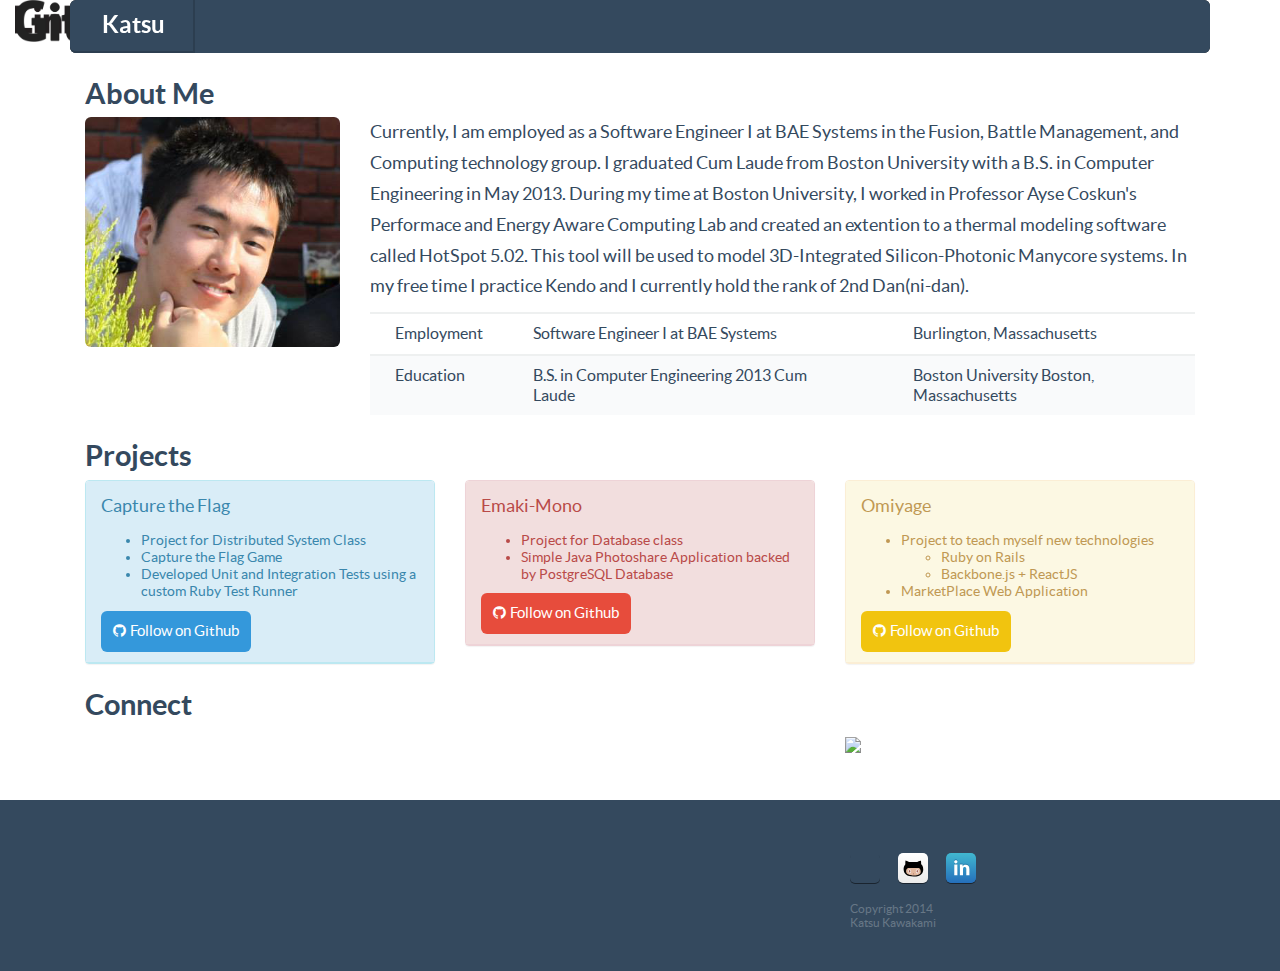
==== commit 7bc56eaa: "Remove links, considering they aren't being used" ====
--- a/index.html
+++ b/index.html
@@ -36,12 +36,12 @@
                         <a href="index.html" class="navbar-brand">Katsu</a>
 
                         <div class="nav-collapse collapse in" id="nav-collapse-01">
-                            <ul class="nav">
-                                <li><a href="resume.html">Resume</a></li>
-                                <li><a href="#">Projects</a></li>
-                                <li><a href="#">Kendo</a></li>
-                                <li><a href="#">Contact</a></li>
-                            </ul>
+                            <!--<ul class="nav">-->
+                                <!--<li><a href="resume.html">Resume</a></li>-->
+                                <!--<li><a href="#">Projects</a></li>-->
+                                <!--<li><a href="#">Kendo</a></li>-->
+                                <!--<li><a href="#">Contact</a></li>-->
+                            <!--</ul>-->
                         </div>
                     </div>
                 </div>
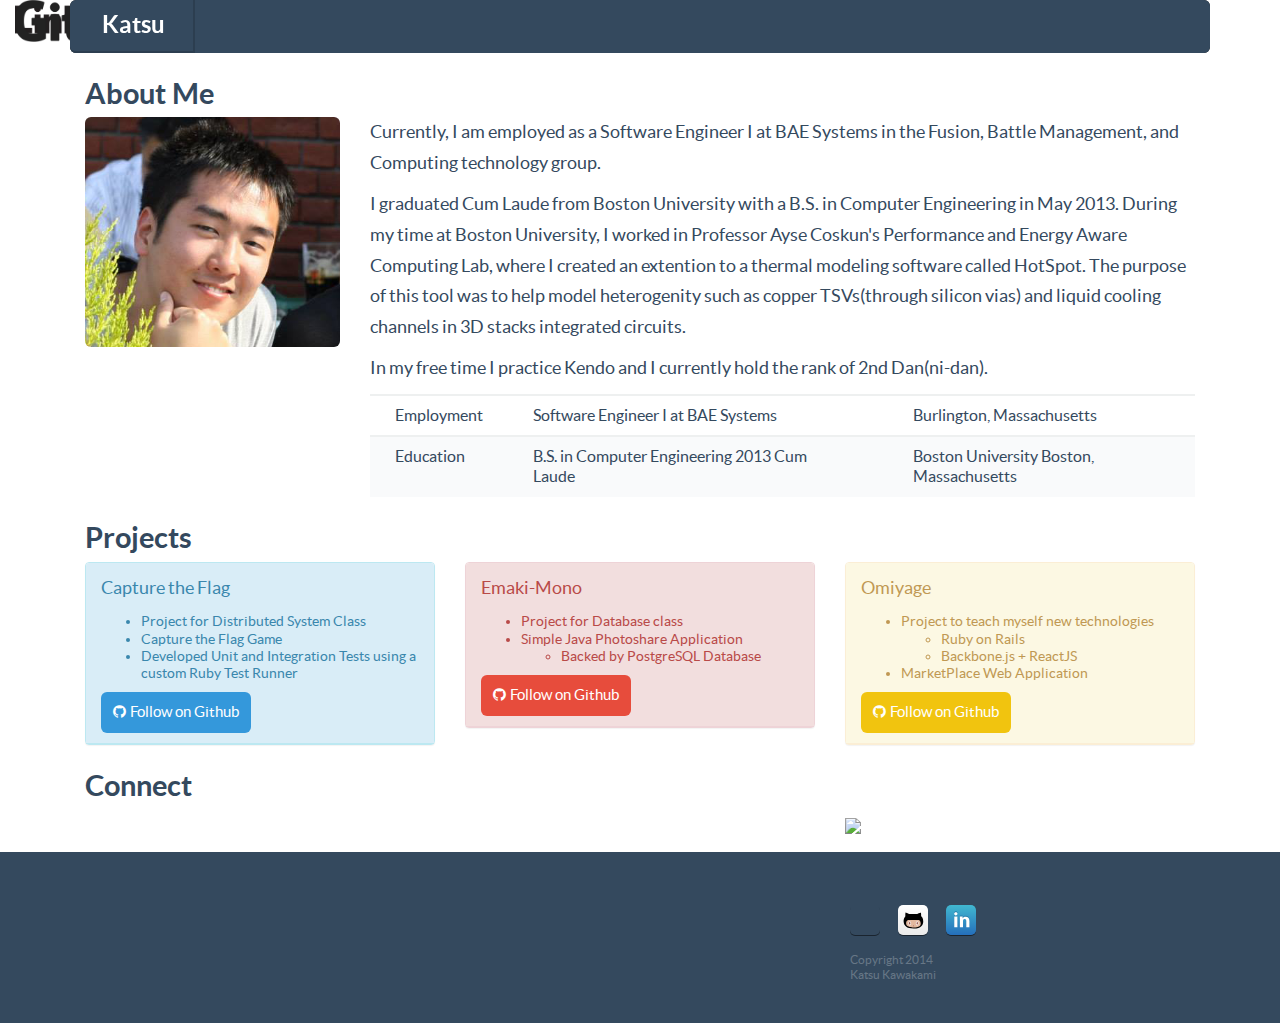
==== commit f2966652: "Fixed a typo and formatting" ====
--- a/index.html
+++ b/index.html
@@ -62,10 +62,15 @@
                         <p class="my-font-style">
                           Currently, I am employed as a Software Engineer I at BAE Systems in the Fusion, Battle Management,
                           and Computing technology group.
+                        </p>
+                        <p>
                           I graduated Cum Laude from Boston University with a B.S. in Computer Engineering in May 2013.
-                          During my time at Boston University, I worked in Professor Ayse Coskun's Performace and
-                          Energy Aware Computing Lab and created an extention to a thermal modeling software called HotSpot 5.02.
-                          This tool will be used to model 3D-Integrated Silicon-Photonic Manycore systems. 
+                          During my time at Boston University, I worked in Professor Ayse Coskun's Performance and
+                          Energy Aware Computing Lab, where I created an extention to a thermal modeling software called HotSpot.
+                          The purpose of this tool was to help model heterogenity such as copper TSVs(through silicon vias)  and 
+                          liquid cooling channels in 3D stacks integrated circuits. 
+                        </p>
+                        <p>
                           In my free time I practice Kendo and I currently hold the rank of 2nd Dan(ni-dan). 
                         </p>
                         <table class="table table-striped table-hover">
@@ -117,7 +122,11 @@
                                 <p>Emaki-Mono</p>
                                 <ul>
                                   <li>Project for Database class</li>
-                                  <li>Simple Java Photoshare Application backed by PostgreSQL Database</li>
+                                  <li>Simple Java Photoshare Application
+                                    <ul>
+                                      <li>Backed by PostgreSQL Database</li>
+                                    </ul>
+                                  </li>
                                 </ul>
                                 <a href=https://github.com/kkawakam/Emaki-Mono>
                                   <button class="btn btn-danger"><i class="icon-github icon-3"> </i>
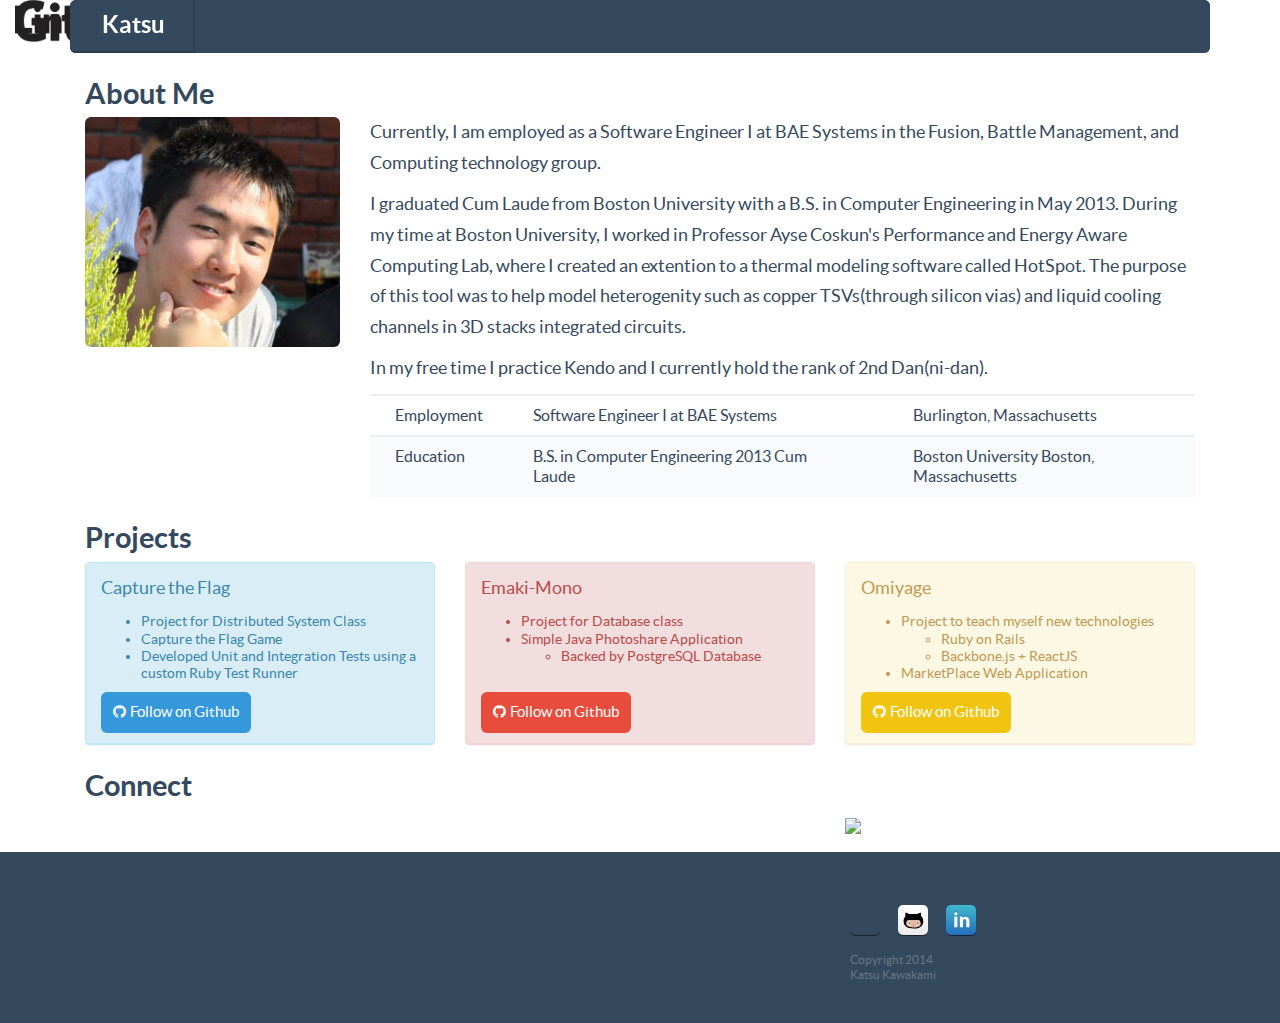
==== commit 504422e3: "Lazy fix to different size panel headers" ====
--- a/index.html
+++ b/index.html
@@ -128,6 +128,7 @@
                                     </ul>
                                   </li>
                                 </ul>
+                                <br/>
                                 <a href=https://github.com/kkawakam/Emaki-Mono>
                                   <button class="btn btn-danger"><i class="icon-github icon-3"> </i>
                                     Follow on Github
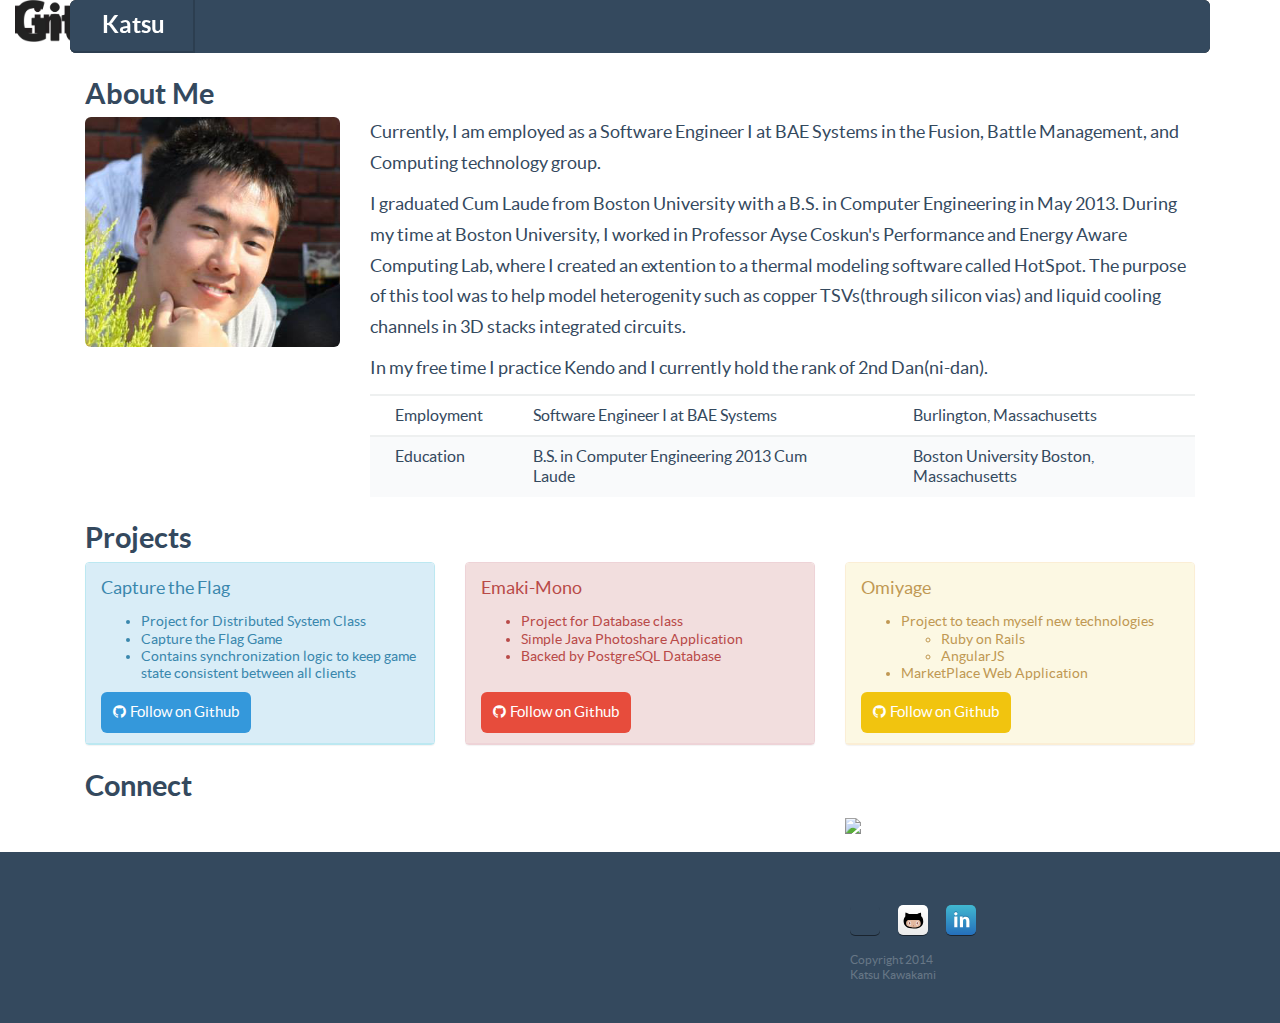
==== commit 923b7d26: "Fixed some formatting" ====
--- a/index.html
+++ b/index.html
@@ -106,7 +106,7 @@
                                 <ul>
                                   <li>Project for Distributed System Class</li>
                                   <li>Capture the Flag Game</li>
-                                  <li>Developed Unit and Integration Tests using a custom Ruby Test Runner</li>
+                                  <li>Contains synchronization logic to keep game state consistent between all clients</li>
                                 </ul>
                                 <a href=https://github.com/samirahmed/bogosort>
                                   <button class="btn btn-info"><i class="icon-github icon-3"> </i>
@@ -123,10 +123,7 @@
                                 <ul>
                                   <li>Project for Database class</li>
                                   <li>Simple Java Photoshare Application
-                                    <ul>
-                                      <li>Backed by PostgreSQL Database</li>
-                                    </ul>
-                                  </li>
+                                  <li>Backed by PostgreSQL Database</li>
                                 </ul>
                                 <br/>
                                 <a href=https://github.com/kkawakam/Emaki-Mono>
@@ -145,7 +142,7 @@
                               <li> Project to teach myself new technologies
                                 <ul>
                                   <li> Ruby on Rails</li>
-                                  <li> Backbone.js + ReactJS</li>
+                                  <li> AngularJS</li>
                                 </ul>
                               <li> MarketPlace Web Application</li>
                             </ul>
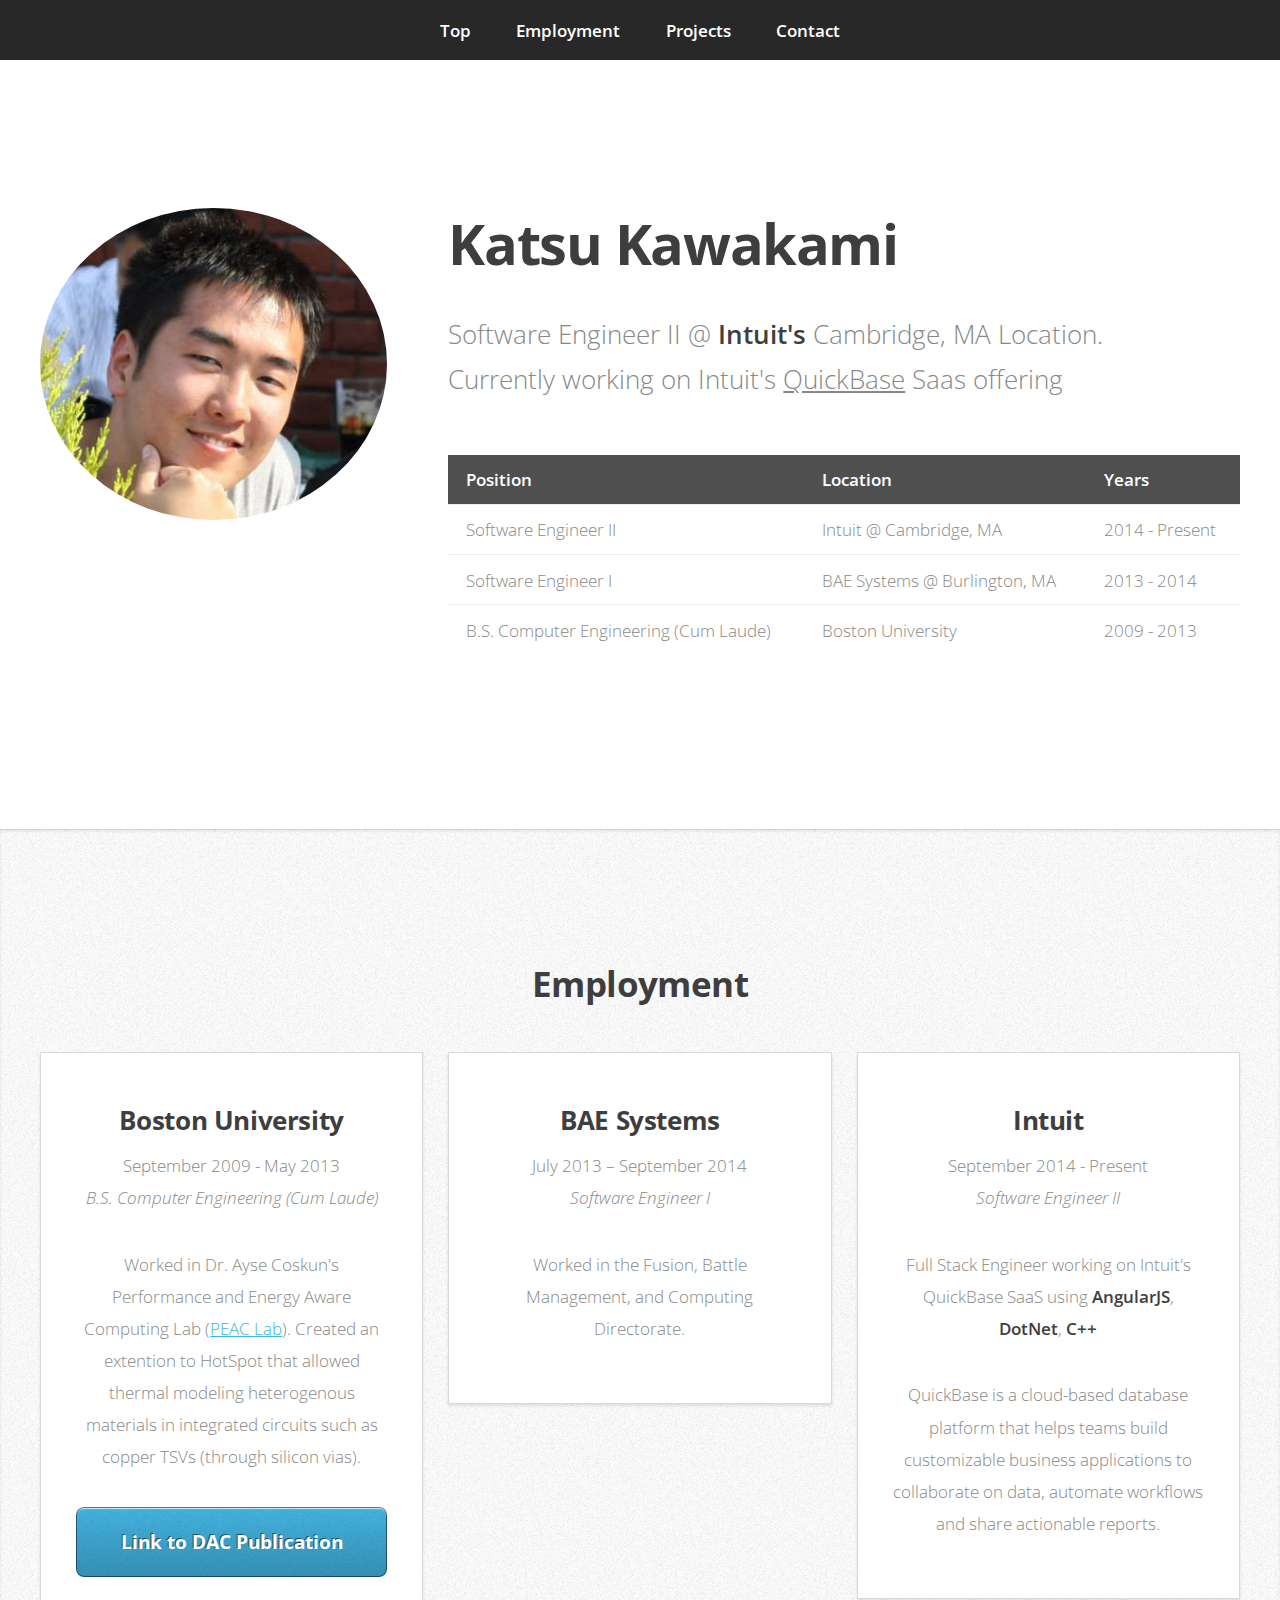
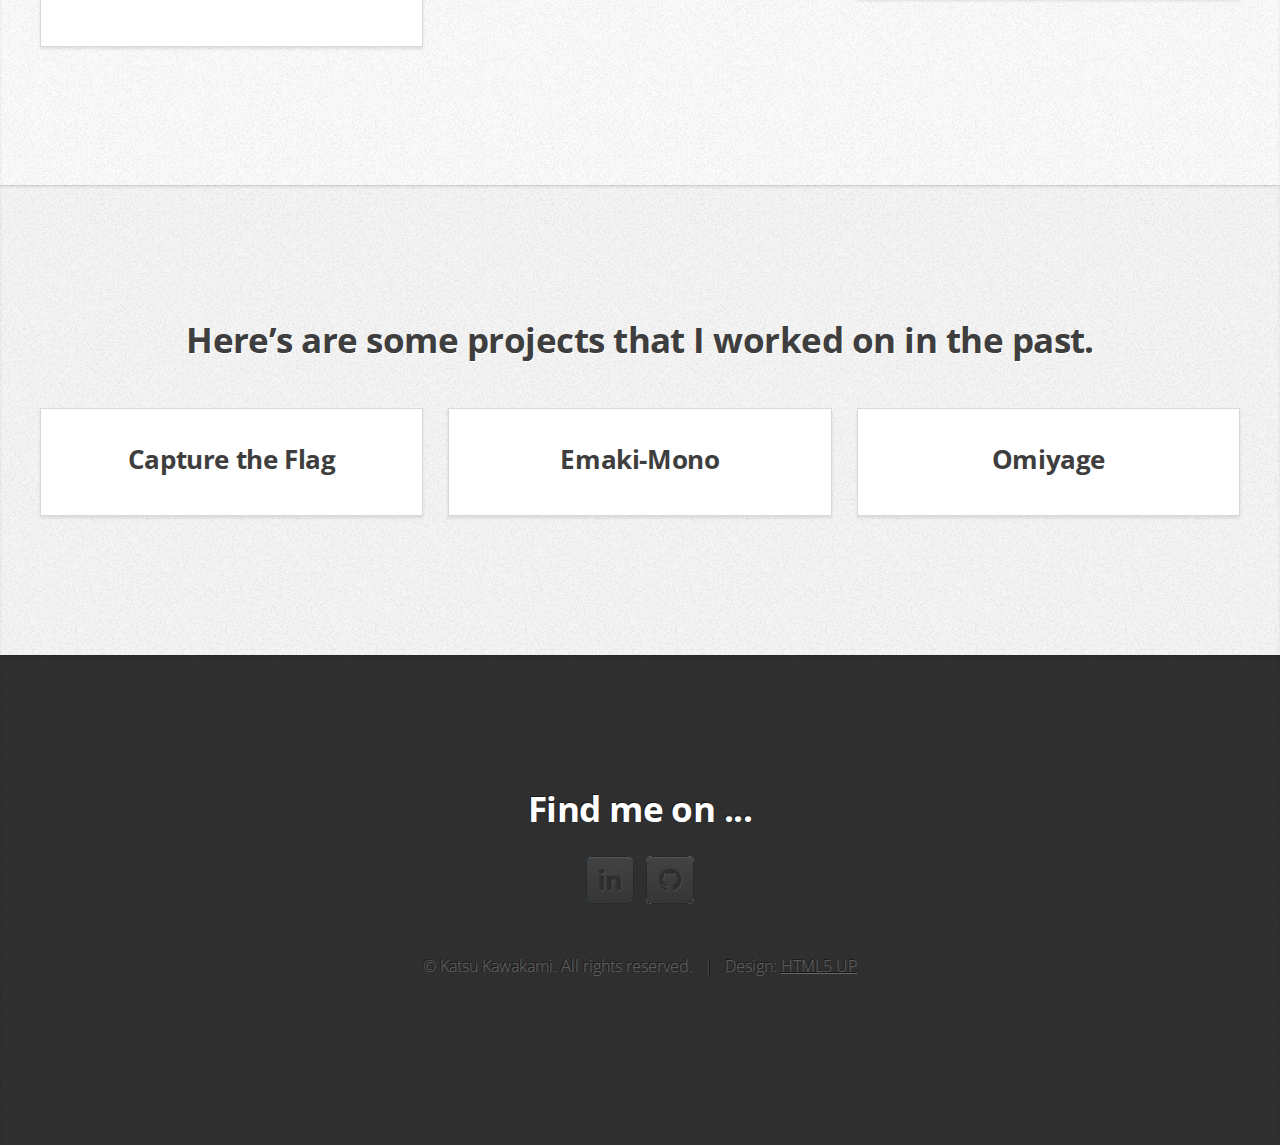
==== commit 0add5d24: "Replaced Flat-UI with html5 template" ====
--- a/index.html
+++ b/index.html
@@ -1,237 +1,189 @@
-<!DOCTYPE html>
-<html lang="en">
-<head>
-    <meta charset="utf-8">
-    <title>Katsu Kawakami</title>
-    <meta name="viewport" content="width=device-width, initial-scale=1.0">
-
-    <!-- Loading Bootstrap -->
-    <link href="bootstrap/css/bootstrap.css" rel="stylesheet">
-
-    <!-- Loading Flat UI -->
-    <link href="css/flat-ui.css" rel="stylesheet">
-
-    <!-- My styling for this web page -->
-    <link href="css/style.css" rel="stylesheet">
-
-    <!-- Load ../images/webicons -->
-    <link rel="stylesheet" href="css/webicons.css">
-
-    <link rel="shortcut icon" href="images/favicon.ico">
-
-    <!-- Load Font Awesome -->
-    <link href="font-awesome/css/font-awesome.css" rel="stylesheet">
-    <!-- HTML5 shim, for IE6-8 support of HTML5 elements. All other JS at the end of file. -->
-    <!--[if lt IE 9]>
-      <script src="js/html5shiv.js"></script>
-    <![endif]-->
-</head>
-<body>
-    <div id="wrap">
-        <div class="container">
-            <div class="navbar navbar-inverse">
-                <div class="navbar-inner">
-                    <div class="container">
-                        <button type="button" class="btn btn-navbar" data-toggle="collapse" data-target=#nav-collapse-01"></button>
-                        <a href="index.html" class="navbar-brand">Katsu</a>
-
-                        <div class="nav-collapse collapse in" id="nav-collapse-01">
-                            <!--<ul class="nav">-->
-                                <!--<li><a href="resume.html">Resume</a></li>-->
-                                <!--<li><a href="#">Projects</a></li>-->
-                                <!--<li><a href="#">Kendo</a></li>-->
-                                <!--<li><a href="#">Contact</a></li>-->
-                            <!--</ul>-->
-                        </div>
-                    </div>
-                </div>
-            </div>
-            <!--End Navbar-->
-            <div class="container">
-                <div class="row">
-                    <div class="col-md-3">
-                        <h4>About Me</h4>
-                    </div>
-                </div>
-                <!-- /row -->
-                <div class="row">
-                    <div class="col-md-3">
-                        <img src="images/profile_cropped.png" class="img-responsive img-rounded" alt="Profile Image">
-                    </div>
-                    <div class="col-md-9">
-                        <p class="my-font-style">
-                          Currently, I am employed as a Software Engineer I at BAE Systems in the Fusion, Battle Management,
-                          and Computing technology group.
-                        </p>
-                        <p>
-                          I graduated Cum Laude from Boston University with a B.S. in Computer Engineering in May 2013.
-                          During my time at Boston University, I worked in Professor Ayse Coskun's Performance and
-                          Energy Aware Computing Lab, where I created an extention to a thermal modeling software called HotSpot.
-                          The purpose of this tool was to help model heterogenity such as copper TSVs(through silicon vias)  and 
-                          liquid cooling channels in 3D stacks integrated circuits. 
-                        </p>
-                        <p>
-                          In my free time I practice Kendo and I currently hold the rank of 2nd Dan(ni-dan). 
-                        </p>
-                        <table class="table table-striped table-hover">
-                            <tbody>
-                                <tr>
-                                    <td>Employment</td>
-                                    <td>
-                                    Software Engineer I at BAE Systems
-                                <td>
-                                    <td>Burlington, Massachusetts</td>
-                                </tr>
-                                <tr>
-                                    <td>Education</td>
-                                    <td>
-                                    B.S. in Computer Engineering 2013 Cum Laude<td>
-                                    <td>Boston University Boston, Massachusetts</td>
-                                </tr>
-                            </tbody>
-                        </table>
-                    </div>
-                </div>
-                <!-- /row -->
-                <div class="row">
-                    <div class="col-md-3">
-                        <h4>Projects</h4>
-                    </div>
-                </div>
-                <div class="row">
-                    <div class="col-md-4">
-                        <div class="panel panel-info">
-                            <div class="panel-heading">
-                                <p>Capture the Flag</p>
-                                <ul>
-                                  <li>Project for Distributed System Class</li>
-                                  <li>Capture the Flag Game</li>
-                                  <li>Contains synchronization logic to keep game state consistent between all clients</li>
-                                </ul>
-                                <a href=https://github.com/samirahmed/bogosort>
-                                  <button class="btn btn-info"><i class="icon-github icon-3"> </i>
-                                    Follow on Github
-                                  </button>
-                                </a>
-                            </div>
-                        </div>
-                    </div>
-                     <div class="col-md-4">
-                        <div class="panel panel-danger">
-                            <div class="panel-heading">
-                                <p>Emaki-Mono</p>
-                                <ul>
-                                  <li>Project for Database class</li>
-                                  <li>Simple Java Photoshare Application
-                                  <li>Backed by PostgreSQL Database</li>
-                                </ul>
-                                <br/>
-                                <a href=https://github.com/kkawakam/Emaki-Mono>
-                                  <button class="btn btn-danger"><i class="icon-github icon-3"> </i>
-                                    Follow on Github
-                                  </button>
-                                </a>
-                            </div>
-                        </div>
-                    </div>
-                     <div class="col-md-4">
-                        <div class="panel panel-warning">
-                          <div class="panel-heading">
-                            <p>Omiyage</p>
-                            <ul>
-                              <li> Project to teach myself new technologies
-                                <ul>
-                                  <li> Ruby on Rails</li>
-                                  <li> AngularJS</li>
-                                </ul>
-                              <li> MarketPlace Web Application</li>
-                            </ul>
-                            <a href=https://github.com/kkawakam/omiyage-api>
-                              <button class="btn btn-warning"><i class="icon-github icon-3"> </i>
-                                Follow on Github
-                              </button>
-                            </a>
-                          </div>
-                        </div>
-                    </div>
-                </div>
-                <!-- /row -->
-                <div class="row">
-                    <div class="col-md-2">
-                        <h4>Connect</h4>
-                    </div>
-                </div>
-                <!-- /row -->
-                <div class="row">
-                  <div class="col-md-2 col-md-offset-2">
-                      <a href="https://www.linkedin.com/pub/katsu-kawakami/33/2b7/59b">
-                          <img src="images/Linkedin-Logo.png" class="img-responsive" />
-                      </a>
-                  </div>
-                  <div class="col-md-2 col-md-offset-1">
-                      <a href="https://github.com/kkawakam">
-                          <img src="images/Github-Logo.png" class="img-responsive" />
-                      </a>
-                  </div>
-                  <div class="col-md-2 col-md-offset-1">
-                    <p>
-                      <a href="mailto:kkawa1570@gmail.com">
-                        <img src="http://www.google.com/images/icons/product/googlemail-64.png" />
-                      </a>
-                    </p>
-                  </div>
-                </div>
-                <!-- /row -->
-            </div>
-            <!--/container - About Me and my Image -->
-            <div id="push"></div>
-            <!-- /push -->
-        </div>
-        <!-- /container -->
-    </div>
-    <!-- /wrap -->
-    <div id="footer">
-        <div class="bottom-menu bottom-menu-inverse ">
-            <div class="container">
-                <div class="row">
-                    <div class="col-md-2 navbar-brand">
-                    </div>
-                    <div class="col-md-8">
-                    </div>
-                    <div class="col-md-2">
-                        <ul class="bottom-icons">
-                            <li><a href="mailto:kkawa1570@gmail.com" class="webicon gmail"></a></li>
-                            <li><a href="https://www.github.com/kkawakam" class="webicon github"></a></li>
-                            <li><a href="https://www.linkedin.com/pub/katsu-kawakami/33/2b7/59b" class="webicon linkedin"></a></li>
-                            <li style="font-size: 12px">Copyright 2014</li>
-                            <li style="font-size: 12px">Katsu Kawakami</li>
-                        </ul>
-                    </div>
-                </div>
-                <!-- row -->
-            </div>
-            <!-- /container -->
-        </div>
-        <!-- /bottom-menu-inverse -->
-    </div>
-    <!-- /footer -->
-
-    <!-- Load JS here for greater good =============================-->
-    <script>
-        // Modernizr with SVG detection required. http://modernizr.com
-        ; window.Modernizr = function (a, b, c) { function B(a) { j.cssText = a } function C(a, b) { return B(m.join(a + ";") + (b || "")) } function D(a, b) { return typeof a === b } function E(a, b) { return !!~("" + a).indexOf(b) } function F(a, b) { for (var d in a) if (j[a[d]] !== c) return b == "pfx" ? a[d] : !0; return !1 } function G(a, b, d) { for (var e in a) { var f = b[a[e]]; if (f !== c) return d === !1 ? a[e] : D(f, "function") ? f.bind(d || b) : f } return !1 } function H(a, b, c) { var d = a.charAt(0).toUpperCase() + a.substr(1), e = (a + " " + o.join(d + " ") + d).split(" "); return D(b, "string") || D(b, "undefined") ? F(e, b) : (e = (a + " " + p.join(d + " ") + d).split(" "), G(e, b, c)) } var d = "2.5.3", e = {}, f = !0, g = b.documentElement, h = "modernizr", i = b.createElement(h), j = i.style, k, l = {}.toString, m = " -webkit- -moz- -o- -ms- ".split(" "), n = "Webkit Moz O ms", o = n.split(" "), p = n.toLowerCase().split(" "), q = { svg: "http://www.w3.org/2000/svg" }, r = {}, s = {}, t = {}, u = [], v = u.slice, w, x = function (a, c, d, e) { var f, i, j, k = b.createElement("div"), l = b.body, m = l ? l : b.createElement("body"); if (parseInt(d, 10)) while (d--) j = b.createElement("div"), j.id = e ? e[d] : h + (d + 1), k.appendChild(j); return f = ["&#173;", "<style>", a, "</style>"].join(""), k.id = h, m.innerHTML += f, m.appendChild(k), l || (m.style.background = "", g.appendChild(m)), i = c(k, a), l ? k.parentNode.removeChild(k) : m.parentNode.removeChild(m), !!i }, y = function (b) { var c = a.matchMedia || a.msMatchMedia; if (c) return c(b).matches; var d; return x("@media " + b + " { #" + h + " { position: absolute; } }", function (b) { d = (a.getComputedStyle ? getComputedStyle(b, null) : b.currentStyle)["position"] == "absolute" }), d }, z = {}.hasOwnProperty, A; !D(z, "undefined") && !D(z.call, "undefined") ? A = function (a, b) { return z.call(a, b) } : A = function (a, b) { return b in a && D(a.constructor.prototype[b], "undefined") }, Function.prototype.bind || (Function.prototype.bind = function (b) { var c = this; if (typeof c != "function") throw new TypeError; var d = v.call(arguments, 1), e = function () { if (this instanceof e) { var a = function () { }; a.prototype = c.prototype; var f = new a, g = c.apply(f, d.concat(v.call(arguments))); return Object(g) === g ? g : f } return c.apply(b, d.concat(v.call(arguments))) }; return e }); var I = function (c, d) { var f = c.join(""), g = d.length; x(f, function (c, d) { var f = b.styleSheets[b.styleSheets.length - 1], h = f ? f.cssRules && f.cssRules[0] ? f.cssRules[0].cssText : f.cssText || "" : "", i = c.childNodes, j = {}; while (g--) j[i[g].id] = i[g]; e.touch = "ontouchstart" in a || a.DocumentTouch && b instanceof DocumentTouch || (j.touch && j.touch.offsetTop) === 9 }, g, d) }([, ["@media (", m.join("touch-enabled),("), h, ")", "{#touch{top:9px;position:absolute}}"].join("")], [, "touch"]); r.touch = function () { return e.touch }, r.rgba = function () { return B("background-color:rgba(150,255,150,.5)"), E(j.backgroundColor, "rgba") }, r.backgroundsize = function () { return H("backgroundSize") }, r.borderradius = function () { return H("borderRadius") }, r.textshadow = function () { return b.createElement("div").style.textShadow === "" }, r.opacity = function () { return C("opacity:.55"), /^0.55$/.test(j.opacity) }, r.cssgradients = function () { var a = "background-image:", b = "gradient(linear,left top,right bottom,from(#9f9),to(white));", c = "linear-gradient(left top,#9f9, white);"; return B((a + "-webkit- ".split(" ").join(b + a) + m.join(c + a)).slice(0, -a.length)), E(j.backgroundImage, "gradient") }, r.csstransitions = function () { return H("transition") }, r.svg = function () { return !!b.createElementNS && !!b.createElementNS(q.svg, "svg").createSVGRect }, r.inlinesvg = function () { var a = b.createElement("div"); return a.innerHTML = "<svg/>", (a.firstChild && a.firstChild.namespaceURI) == q.svg }; for (var J in r) A(r, J) && (w = J.toLowerCase(), e[w] = r[J](), u.push((e[w] ? "" : "no-") + w)); return B(""), i = k = null, function (a, b) { function g(a, b) { var c = a.createElement("p"), d = a.getElementsByTagName("head")[0] || a.documentElement; return c.innerHTML = "x<style>" + b + "</style>", d.insertBefore(c.lastChild, d.firstChild) } function h() { var a = k.elements; return typeof a == "string" ? a.split(" ") : a } function i(a) { var b = {}, c = a.createElement, e = a.createDocumentFragment, f = e(); a.createElement = function (a) { var e = (b[a] || (b[a] = c(a))).cloneNode(); return k.shivMethods && e.canHaveChildren && !d.test(a) ? f.appendChild(e) : e }, a.createDocumentFragment = Function("h,f", "return function(){var n=f.cloneNode(),c=n.createElement;h.shivMethods&&(" + h().join().replace(/\w+/g, function (a) { return b[a] = c(a), f.createElement(a), 'c("' + a + '")' }) + ");return n}")(k, f) } function j(a) { var b; return a.documentShived ? a : (k.shivCSS && !e && (b = !!g(a, "article,aside,details,figcaption,figure,footer,header,hgroup,nav,section{display:block}audio{display:none}canvas,video{display:inline-block;*display:inline;*zoom:1}[hidden]{display:none}audio[controls]{display:inline-block;*display:inline;*zoom:1}mark{background:#FF0;color:#000}")), f || (b = !i(a)), b && (a.documentShived = b), a) } var c = a.html5 || {}, d = /^<|^(?:button|form|map|select|textarea)$/i, e, f; (function () { var a = b.createElement("a"); a.innerHTML = "<xyz></xyz>", e = "hidden" in a, f = a.childNodes.length == 1 || function () { try { b.createElement("a") } catch (a) { return !0 } var c = b.createDocumentFragment(); return typeof c.cloneNode == "undefined" || typeof c.createDocumentFragment == "undefined" || typeof c.createElement == "undefined" }() })(); var k = { elements: c.elements || "abbr article aside audio bdi canvas data datalist details figcaption figure footer header hgroup mark meter nav output progress section summary time video", shivCSS: c.shivCSS !== !1, shivMethods: c.shivMethods !== !1, type: "default", shivDocument: j }; a.html5 = k, j(b) }(this, b), e._version = d, e._prefixes = m, e._domPrefixes = p, e._cssomPrefixes = o, e.mq = y, e.testProp = function (a) { return F([a]) }, e.testAllProps = H, e.testStyles = x, g.className = g.className.replace(/(^|\s)no-js(\s|$)/, "$1$2") + (f ? " js " + u.join(" ") : ""), e }(this, this.document), function (a, b, c) { function d(a) { return o.call(a) == "[object Function]" } function e(a) { return typeof a == "string" } function f() { } function g(a) { return !a || a == "loaded" || a == "complete" || a == "uninitialized" } function h() { var a = p.shift(); q = 1, a ? a.t ? m(function () { (a.t == "c" ? B.injectCss : B.injectJs)(a.s, 0, a.a, a.x, a.e, 1) }, 0) : (a(), h()) : q = 0 } function i(a, c, d, e, f, i, j) { function k(b) { if (!o && g(l.readyState) && (u.r = o = 1, !q && h(), l.onload = l.onreadystatechange = null, b)) { a != "img" && m(function () { t.removeChild(l) }, 50); for (var d in y[c]) y[c].hasOwnProperty(d) && y[c][d].onload() } } var j = j || B.errorTimeout, l = {}, o = 0, r = 0, u = { t: d, s: c, e: f, a: i, x: j }; y[c] === 1 && (r = 1, y[c] = [], l = b.createElement(a)), a == "object" ? l.data = c : (l.src = c, l.type = a), l.width = l.height = "0", l.onerror = l.onload = l.onreadystatechange = function () { k.call(this, r) }, p.splice(e, 0, u), a != "img" && (r || y[c] === 2 ? (t.insertBefore(l, s ? null : n), m(k, j)) : y[c].push(l)) } function j(a, b, c, d, f) { return q = 0, b = b || "j", e(a) ? i(b == "c" ? v : u, a, b, this.i++, c, d, f) : (p.splice(this.i++, 0, a), p.length == 1 && h()), this } function k() { var a = B; return a.loader = { load: j, i: 0 }, a } var l = b.documentElement, m = a.setTimeout, n = b.getElementsByTagName("script")[0], o = {}.toString, p = [], q = 0, r = "MozAppearance" in l.style, s = r && !!b.createRange().compareNode, t = s ? l : n.parentNode, l = a.opera && o.call(a.opera) == "[object Opera]", l = !!b.attachEvent && !l, u = r ? "object" : l ? "script" : "img", v = l ? "script" : u, w = Array.isArray || function (a) { return o.call(a) == "[object Array]" }, x = [], y = {}, z = { timeout: function (a, b) { return b.length && (a.timeout = b[0]), a } }, A, B; B = function (a) { function b(a) { var a = a.split("!"), b = x.length, c = a.pop(), d = a.length, c = { url: c, origUrl: c, prefixes: a }, e, f, g; for (f = 0; f < d; f++) g = a[f].split("="), (e = z[g.shift()]) && (c = e(c, g)); for (f = 0; f < b; f++) c = x[f](c); return c } function g(a, e, f, g, i) { var j = b(a), l = j.autoCallback; j.url.split(".").pop().split("?").shift(), j.bypass || (e && (e = d(e) ? e : e[a] || e[g] || e[a.split("/").pop().split("?")[0]] || h), j.instead ? j.instead(a, e, f, g, i) : (y[j.url] ? j.noexec = !0 : y[j.url] = 1, f.load(j.url, j.forceCSS || !j.forceJS && "css" == j.url.split(".").pop().split("?").shift() ? "c" : c, j.noexec, j.attrs, j.timeout), (d(e) || d(l)) && f.load(function () { k(), e && e(j.origUrl, i, g), l && l(j.origUrl, i, g), y[j.url] = 2 }))) } function i(a, b) { function c(a, c) { if (a) { if (e(a)) c || (j = function () { var a = [].slice.call(arguments); k.apply(this, a), l() }), g(a, j, b, 0, h); else if (Object(a) === a) for (n in m = function () { var b = 0, c; for (c in a) a.hasOwnProperty(c) && b++; return b }(), a) a.hasOwnProperty(n) && (!c && !--m && (d(j) ? j = function () { var a = [].slice.call(arguments); k.apply(this, a), l() } : j[n] = function (a) { return function () { var b = [].slice.call(arguments); a && a.apply(this, b), l() } }(k[n])), g(a[n], j, b, n, h)) } else !c && l() } var h = !!a.test, i = a.load || a.both, j = a.callback || f, k = j, l = a.complete || f, m, n; c(h ? a.yep : a.nope, !!i), i && c(i) } var j, l, m = this.yepnope.loader; if (e(a)) g(a, 0, m, 0); else if (w(a)) for (j = 0; j < a.length; j++) l = a[j], e(l) ? g(l, 0, m, 0) : w(l) ? B(l) : Object(l) === l && i(l, m); else Object(a) === a && i(a, m) }, B.addPrefix = function (a, b) { z[a] = b }, B.addFilter = function (a) { x.push(a) }, B.errorTimeout = 1e4, b.readyState == null && b.addEventListener && (b.readyState = "loading", b.addEventListener("DOMContentLoaded", A = function () { b.removeEventListener("DOMContentLoaded", A, 0), b.readyState = "complete" }, 0)), a.yepnope = k(), a.yepnope.executeStack = h, a.yepnope.injectJs = function (a, c, d, e, i, j) { var k = b.createElement("script"), l, o, e = e || B.errorTimeout; k.src = a; for (o in d) k.setAttribute(o, d[o]); c = j ? h : c || f, k.onreadystatechange = k.onload = function () { !l && g(k.readyState) && (l = 1, c(), k.onload = k.onreadystatechange = null) }, m(function () { l || (l = 1, c(1)) }, e), i ? k.onload() : n.parentNode.insertBefore(k, n) }, a.yepnope.injectCss = function (a, c, d, e, g, i) { var e = b.createElement("link"), j, c = i ? h : c || f; e.href = a, e.rel = "stylesheet", e.type = "text/css"; for (j in d) e.setAttribute(j, d[j]); g || (n.parentNode.insertBefore(e, n), m(c, 0)) } }(this, document), Modernizr.load = function () { yepnope.apply(window, [].slice.call(arguments, 0)) };
-    </script>
-    <script src="js/jquery-1.8.3.min.js"></script>
-    <script src="js/jquery-ui-1.10.3.custom.min.js"></script>
-    <script src="js/jquery.ui.touch-punch.min.js"></script>
-    <script src="js/bootstrap.min.js"></script>
-    <script src="js/bootstrap-select.js"></script>
-    <script src="js/bootstrap-switch.js"></script>
-    <script src="js/flatui-checkbox.js"></script>
-    <script src="js/flatui-radio.js"></script>
-    <script src="js/jquery.tagsinput.js"></script>
-    <script src="js/jquery.placeholder.js"></script>
-</body>
-
-</html>
-
+<!DOCTYPE HTML>
+<!--
+	Miniport by HTML5 UP
+	html5up.net | @n33co
+	Free for personal and commercial use under the CCA 3.0 license (html5up.net/license)
+-->
+<html>
+	<head>
+		<title>Katsu Kawakami</title>
+		<meta http-equiv="content-type" content="text/html; charset=utf-8" />
+		<meta name="description" content="" />
+		<meta name="keywords" content="" />
+		<!--[if lte IE 8]><script src="css/ie/html5shiv.js"></script><![endif]-->
+		<script src="js/jquery.min.js"></script>
+		<script src="js/jquery.scrolly.min.js"></script>
+		<script src="js/skel.min.js"></script>
+		<script src="js/init.js"></script>
+		<noscript>
+			<link rel="stylesheet" href="css/skel.css" />
+			<link rel="stylesheet" href="css/style.css" />
+			<link rel="stylesheet" href="css/style-desktop.css" />
+		</noscript>
+		<!--[if lte IE 8]><link rel="stylesheet" href="css/ie/v8.css" /><![endif]-->
+		<!--[if lte IE 9]><link rel="stylesheet" href="css/ie/v9.css" /><![endif]-->
+	</head>
+	<body>
+
+		<!-- Nav -->
+			<nav id="nav">
+				<ul class="container">
+					<li><a href="#top">Top</a></li>
+					<li><a href="#work">Employment</a></li>
+          <li><a href="#projects">Projects</a></li>
+					<li><a href="#contact">Contact</a></li>
+				</ul>
+			</nav>
+
+		<!-- Home -->
+			<div class="wrapper style1 first">
+				<article class="container" id="top">
+					<div class="row">
+						<div class="4u">
+							<span class="image fit"><img src="images/profile.png" alt="" /></span>
+						</div>
+						<div class="8u">
+							<header>
+								<h1><strong>Katsu Kawakami</strong></h1>
+							</header>
+              <p>Software Engineer II @ <strong>Intuit's</strong> Cambridge, MA Location.
+                <br>Currently working on Intuit's <a href="http://www.quickbase.intuit.com">QuickBase</a> Saas offering
+              </p>
+              <table class="default">
+                <thead>
+                  <tr>
+                    <th>Position</th>
+                    <th>Location</th>
+                    <th>Years</th>
+                  <tr>
+                </thead>
+                <tbody>
+                  <tr>
+                    <td>Software Engineer II</td>
+                    <td>Intuit @ Cambridge, MA</td>
+                    <td>2014 - Present</td>
+                  </tr>
+                  <tr>
+                    <td>Software Engineer I</td>
+                    <td>BAE Systems @ Burlington, MA</td>
+                    <td>2013 - 2014</td>
+                  </tr>
+                  <tr>
+                    <td>B.S. Computer Engineering (Cum Laude)</td>
+                    <td>Boston University</td>
+                    <td>2009 - 2013</td>
+                  </tr>
+                </tbody>
+              </table>
+						</div>
+					</div>
+				</article>
+			</div>
+
+		<!-- Work -->
+			<div class="wrapper style2">
+				<article id="work">
+					<header>
+						<h2>Employment</h2>
+					</header>
+					<div class="container">
+						<div class="row">
+							<div class="4u">
+								<section class="box style1">
+									<h3>Boston University</h3>
+                  <p>
+                    September 2009 - May 2013
+                    <br><i>B.S. Computer Engineering (Cum Laude)</i>
+                  </p>
+                  <p>
+                    Worked in Dr. Ayse Coskun's Performance and Energy Aware Computing Lab
+                    (<a href="http://http://www.bu.edu/peaclab/">PEAC Lab</a>).
+                    Created an extention to HotSpot that allowed thermal modeling heterogenous materials
+                    in integrated circuits such as copper TSVs (through silicon vias).
+                  </p>
+                  <a href="http://dl.acm.org/citation.cfm?id=2228477" class="button small">Link to DAC Publication</a>
+								</section>
+							</div>
+							<div class="4u">
+								<section class="box style1">
+									<h3>BAE Systems</h3>
+                  <p>
+                    July 2013 – September 2014
+                    <br><i>Software Engineer I</i>
+                  </p>
+									<p>Worked in the Fusion, Battle Management, and Computing Directorate.</p>
+								</section>
+							</div>
+							<div class="4u">
+								<section class="box style1">
+									<h3>Intuit</h3>
+                  <p>
+                    September 2014 - Present
+                    <br><i>Software Engineer II</i>
+									<p>
+                    Full Stack Engineer working on Intuit's QuickBase SaaS using <b>AngularJS</b>, <b>DotNet</b>, <b>C++</b>
+                  </p>
+                  <p>
+                    QuickBase is a cloud-based database platform that helps teams build customizable business applications to collaborate on data, automate workflows and share actionable reports.  
+                  </p>
+								</section>
+							</div>
+						</div>
+					</div>
+				</article>
+			</div>
+
+		<!-- Portfolio -->
+			<div class="wrapper style3">
+				<article id="projects">
+					<header>
+						<h2>Here’s are some projects that I worked on in the past.</h2>
+					</header>
+					<div class="container">
+						<div class="row">
+							<div class="4u">
+								<article class="box style2">
+									<h3><a href="https://github.com/samirahmed/bogosort">Capture the Flag</a></h3>
+								</article>
+							</div>
+							<div class="4u">
+								<article class="box style2">
+									<h3><a href="https://github.com/kkawakam/Emaki-Mono">Emaki-Mono</a></h3>
+								</article>
+							</div>
+							<div class="4u">
+								<article class="box style2">
+									<h3><a href="https://github.com/kkawakam/omiyage">Omiyage</a></h3>
+								</article>
+							</div>
+						</div>
+					</div>
+				</article>
+			</div>
+
+		<!-- Contact -->
+			<div class="wrapper style4">
+				<article id="contact" class="container 75%">
+					<div>
+						<div class="row">
+							<div class="12u">
+								<h2>Find me on ...</h2>
+								<ul class="social">
+									<li><a href="https://www.linkedin.com/pub/katsu-kawakami/33/2b7/59b"
+                         class="icon fa-linkedin"><span class="label">LinkedIn</span></a></li>
+									<li><a href="https://github.com/kkawakam"
+                         class="icon fa-github"><span class="label">Github</span></a></li>
+								</ul>
+							</div>
+						</div>
+					</div>
+					<footer>
+						<ul id="copyright">
+							<li>&copy; Katsu Kawakami. All rights reserved.</li><li>Design: <a href="http://html5up.net">HTML5 UP</a></li>
+						</ul>
+					</footer>
+				</article>
+			</div>
+
+	</body>
+</html>
--- a/css/skel.css
+++ b/css/skel.css
@@ -0,0 +1,247 @@
+/* Resets (http://meyerweb.com/eric/tools/css/reset/ | v2.0 | 20110126 | License: none (public domain)) */
+
+	html,body,div,span,applet,object,iframe,h1,h2,h3,h4,h5,h6,p,blockquote,pre,a,abbr,acronym,address,big,cite,code,del,dfn,em,img,ins,kbd,q,s,samp,small,strike,strong,sub,sup,tt,var,b,u,i,center,dl,dt,dd,ol,ul,li,fieldset,form,label,legend,table,caption,tbody,tfoot,thead,tr,th,td,article,aside,canvas,details,embed,figure,figcaption,footer,header,hgroup,menu,nav,output,ruby,section,summary,time,mark,audio,video{margin:0;padding:0;border:0;font-size:100%;font:inherit;vertical-align:baseline;}article,aside,details,figcaption,figure,footer,header,hgroup,menu,nav,section{display:block;}body{line-height:1;}ol,ul{list-style:none;}blockquote,q{quotes:none;}blockquote:before,blockquote:after,q:before,q:after{content:'';content:none;}table{border-collapse:collapse;border-spacing:0;}body{-webkit-text-size-adjust:none}
+
+/* Box Model */
+
+	*, *:before, *:after {
+		-moz-box-sizing: border-box;
+		-webkit-box-sizing: border-box;
+		box-sizing: border-box;
+	}
+
+/* Container */
+
+	.container {
+		margin-left: auto;
+		margin-right: auto;
+
+		/* width: (containers) */
+		width: 1200px;
+	}
+
+	/* Modifiers */
+
+		/* 125% */
+			.container.\31 25\25 {
+				width: 100%;
+
+				/* max-width: (containers * 1.25) */
+				max-width: 1500px;
+
+				/* min-width: (containers) */
+				min-width: 1200px;
+			}
+
+		/* 75% */
+			.container.\37 5\25 {
+
+				/* width: (containers * 0.75) */
+				width: 900px;
+
+			}
+
+		/* 50% */
+			.container.\35 0\25 {
+
+				/* width: (containers * 0.50) */
+				width: 600px;
+
+			}
+
+		/* 25% */
+			.container.\32 5\25 {
+
+				/* width: (containers * 0.25) */
+				width: 300px;
+
+			}
+
+/* Grid */
+
+	.row {
+		border-bottom: solid 1px transparent;
+	}
+
+	.row > * {
+		float: left;
+	}
+
+	.row:after, .row:before {
+		content: '';
+		display: block;
+		clear: both;
+		height: 0;
+	}
+
+	.row.uniform > * > :first-child {
+		margin-top: 0;
+	}
+
+	.row.uniform > * > :last-child {
+		margin-bottom: 0;
+	}
+
+	/* Gutters */
+
+		/* Normal */
+
+			.row > * {
+				/* padding: (gutters.horizontal) 0 0 (gutters.vertical) */
+				padding: 40px 0 0 40px;
+			}
+
+			.row {
+				/* margin: -(gutters.horizontal) 0 -1px -(gutters.vertical) */
+				margin: -40px 0 -1px -40px;
+			}
+
+			.row.uniform > * {
+				/* padding: (gutters.vertical) 0 0 (gutters.vertical) */
+				padding: 40px 0 0 40px;
+			}
+
+			.row.uniform {
+				/* margin: -(gutters.vertical) 0 -1px -(gutters.vertical) */
+				margin: -40px 0 -1px -40px;
+			}
+
+		/* 200% */
+
+			.row.\32 00\25 > * {
+				/* padding: (gutters.horizontal) 0 0 (gutters.vertical) */
+				padding: 80px 0 0 80px;
+			}
+
+			.row.\32 00\25 {
+				/* margin: -(gutters.horizontal) 0 -1px -(gutters.vertical) */
+				margin: -80px 0 -1px -80px;
+			}
+
+			.row.uniform.\32 00\25 > * {
+				/* padding: (gutters.vertical) 0 0 (gutters.vertical) */
+				padding: 80px 0 0 80px;
+			}
+
+			.row.uniform.\32 00\25 {
+				/* margin: -(gutters.vertical) 0 -1px -(gutters.vertical) */
+				margin: -80px 0 -1px -80px;
+			}
+
+		/* 150% */
+
+			.row.\31 50\25 > * {
+				/* padding: (gutters.horizontal) 0 0 (gutters.vertical) */
+				padding: 60px 0 0 60px;
+			}
+
+			.row.\31 50\25 {
+				/* margin: -(gutters.horizontal) 0 -1px -(gutters.vertical) */
+				margin: -60px 0 -1px -60px;
+			}
+
+			.row.uniform.\31 50\25 > * {
+				/* padding: (gutters.vertical) 0 0 (gutters.vertical) */
+				padding: 60px 0 0 60px;
+			}
+
+			.row.uniform.\31 50\25 {
+				/* margin: -(gutters.vertical) 0 -1px -(gutters.vertical) */
+				margin: -60px 0 -1px -60px;
+			}
+
+		/* 50% */
+
+			.row.\35 0\25 > * {
+				/* padding: (gutters.horizontal) 0 0 (gutters.vertical) */
+				padding: 20px 0 0 20px;
+			}
+
+			.row.\35 0\25 {
+				/* margin: -(gutters.horizontal) 0 -1px -(gutters.vertical) */
+				margin: -20px 0 -1px -20px;
+			}
+
+			.row.uniform.\35 0\25 > * {
+				/* padding: (gutters.vertical) 0 0 (gutters.vertical) */
+				padding: 20px 0 0 20px;
+			}
+
+			.row.uniform.\35 0\25 {
+				/* margin: -(gutters.vertical) 0 -1px -(gutters.vertical) */
+				margin: -20px 0 -1px -20px;
+			}
+
+		/* 25% */
+
+			.row.\32 5\25 > * {
+				/* padding: (gutters.horizontal) 0 0 (gutters.vertical) */
+				padding: 10px 0 0 10px;
+			}
+
+			.row.\32 5\25 {
+				/* margin: -(gutters.horizontal) 0 -1px -(gutters.vertical) */
+				margin: -10px 0 -1px -10px;
+			}
+
+			.row.uniform.\32 5\25 > * {
+				/* padding: (gutters.vertical) 0 0 (gutters.vertical) */
+				padding: 10px 0 0 10px;
+			}
+
+			.row.uniform.\32 5\25 {
+				/* margin: -(gutters.vertical) 0 -1px -(gutters.vertical) */
+				margin: -10px 0 -1px -10px;
+			}
+
+		/* 0% */
+
+			.row.\30 \25 > * {
+				padding: 0;
+			}
+
+			.row.\30 \25 {
+				margin: 0 0 -1px 0;
+			}
+
+	/* Cells */
+
+		.\31 2u, .\31 2u\24 { width: 100%; clear: none; margin-left: 0; }
+		.\31 1u, .\31 1u\24 { width: 91.6666666667%; clear: none; margin-left: 0; }
+		.\31 0u, .\31 0u\24 { width: 83.3333333333%; clear: none; margin-left: 0; }
+		.\39 u, .\39 u\24 { width: 75%; clear: none; margin-left: 0; }
+		.\38 u, .\38 u\24 { width: 66.6666666667%; clear: none; margin-left: 0; }
+		.\37 u, .\37 u\24 { width: 58.3333333333%; clear: none; margin-left: 0; }
+		.\36 u, .\36 u\24 { width: 50%; clear: none; margin-left: 0; }
+		.\35 u, .\35 u\24 { width: 41.6666666667%; clear: none; margin-left: 0; }
+		.\34 u, .\34 u\24 { width: 33.3333333333%; clear: none; margin-left: 0; }
+		.\33 u, .\33 u\24 { width: 25%; clear: none; margin-left: 0; }
+		.\32 u, .\32 u\24 { width: 16.6666666667%; clear: none; margin-left: 0; }
+		.\31 u, .\31 u\24 { width: 8.3333333333%; clear: none; margin-left: 0; }
+
+		.\31 2u\24 + *,
+		.\31 1u\24 + *,
+		.\31 0u\24 + *,
+		.\39 u\24 + *,
+		.\38 u\24 + *,
+		.\37 u\24 + *,
+		.\36 u\24 + *,
+		.\35 u\24 + *,
+		.\34 u\24 + *,
+		.\33 u\24 + *,
+		.\32 u\24 + *,
+		.\31 u\24 + * {
+			clear: left;
+		}
+
+		.\-11u { margin-left: 91.6666666667% }
+		.\-10u { margin-left: 83.3333333333% }
+		.\-9u { margin-left: 75% }
+		.\-8u { margin-left: 66.6666666667% }
+		.\-7u { margin-left: 58.3333333333% }
+		.\-6u { margin-left: 50% }
+		.\-5u { margin-left: 41.6666666667% }
+		.\-4u { margin-left: 33.3333333333% }
+		.\-3u { margin-left: 25% }
+		.\-2u { margin-left: 16.6666666667% }
+		.\-1u { margin-left: 8.3333333333% }--- a/css/style.css
+++ b/css/style.css
@@ -1,48 +1,761 @@
-﻿/* Sticky footer styles
-      -------------------------------------------------- */
-html,
-body {
-    height: 100%;
-    /* The html and body elements cannot have any padding or margin. */
-}
-
-/* Wrapper for page content to push down footer */
-#wrap {
-    min-height: 100%;
-    height: auto !important;
-    height: 100%;
-    /* Negative indent footer by it's height */
-    margin: 0 auto -100px;
-}
-
-/* Set the fixed height of the footer here */
-#push,
-#footer {
-    height: 100px;
-}
-
-#footer {
-    background-color: #f5f5f5;
-}
-
-/* Lastly, apply responsive CSS fixes as necessary */
-@media (max-width: 767px) {
-    #footer {
-        margin-left: -20px;
-        margin-right: -20px;
-        padding-left: 20px;
-        padding-right: 20px;
-    }
-}
-
-btn-light-danger {
-    background-color: rgb(242, 222, 222);
-}
-
-btn-light-info {
-    background-color: rgb(217, 237, 247);
-}
-
-btn-light-success {
-    background-color: rgb(223, 240, 216);
-}
+@charset 'UTF-8';
+@import url('http://fonts.googleapis.com/css?family=Open+Sans:300,300italic,600,600italic,700');
+@import url('font-awesome.min.css');
+
+/*
+	Miniport by HTML5 UP
+	html5up.net | @n33co
+	Free for personal and commercial use under the CCA 3.0 license (html5up.net/license)
+*/
+
+/*********************************************************************************/
+/* Basic                                                                         */
+/*********************************************************************************/
+
+	body,input,textarea,select
+	{
+		font-family: 'Open Sans', sans-serif;
+		line-height: 1.85em;
+		color: #888;
+		font-weight: 300;
+	}
+
+		body.is-loading *
+		{
+			-moz-transition: none !important;
+			-webkit-transition: none !important;
+			-o-transition: none !important;
+			-ms-transition: none !important;
+			transition: none !important;
+			-moz-animation: none !important;
+			-webkit-animation: none !important;
+			-o-animation: none !important;
+			-ms-animation: none !important;
+			animation: none !important;
+		}
+	
+	a
+	{
+		color: #43B3E0;
+		text-decoration: underline;
+		-moz-transition: color .2s ease-in-out;
+		-webkit-transition: color .2s ease-in-out;
+		-o-transition: color .2s ease-in-out;
+		-ms-transition: color .2s ease-in-out;
+		transition: color .2s ease-in-out;
+	}
+	
+		a:hover
+		{
+			color: #43bff0 !important;
+		}
+
+		a img
+		{
+			border: 0;
+		}
+
+	b, strong
+	{
+		font-weight: 600;
+		color: #3e3e3e;
+	}
+
+	i, em
+	{
+		font-style: italic;
+	}
+
+	sub
+	{
+		position: relative;
+		top: 0.5em;
+		font-size: 0.8em;
+	}
+	
+	sup
+	{
+		position: relative;
+		top: -0.5em;
+		font-size: 0.8em;
+	}
+
+	blockquote
+	{
+		border-left: solid 0.75em #eee;
+		padding: 1em 0 1em 1.5em;
+		font-style: italic;
+	}
+				
+	h1, h2, h3, h4, h5, h6
+	{
+		color: #3e3e3e;
+	}
+	
+		h1 a, h2 a, h3 a, h4 a, h5 a, h6 a
+		{
+			text-decoration: none;
+			color: inherit;
+		}
+	
+	h2, h3, h4, h5, h6
+	{
+		font-weight: 700;
+	}
+	
+	h1
+	{
+		font-weight: 300;
+	}
+	
+		h1 strong
+		{
+			font-weight: 700;
+		}
+	
+	em, i
+	{
+		font-style: italic;
+	}
+
+	br.clear
+	{
+		clear: both;
+	}
+	
+	hr
+	{
+		border: 0;
+		border-top: solid 1px #444;
+		border-top-color: rgba(0,0,0,0.35);
+		box-shadow: 0px 1px 0px 0px rgba(255,255,255,0.1);
+		height: 1px;
+		margin: 3em 0 4em 0;
+	}
+	
+	p, ul, ol, dl, table
+	{
+		margin-bottom: 2em;
+	}
+
+	/* Form */
+	
+		form
+		{
+		}
+		
+			form label
+			{
+				color: #3e3e3e;
+				font-weight: 700;
+				display: block;
+				margin: 0 0 0.5em 0;
+			}
+		
+			form input[type=text],
+			form input[type=email],
+			form input[type=password],
+			form select,
+			form textarea
+			{
+				-webkit-appearance: none;
+				display: block;
+				border: 0;
+				padding: 0.75em;
+				font-size: 1em;
+				border-radius: 8px;
+				border: solid 1px #ddd;
+				background: #fff;
+				color: #bbb;
+				box-shadow: inset 0px 2px 3px 1px rgba(0,0,0,0.05), 0px 1px 0px 0px rgba(255,255,255,0.025);
+				width: 100%;
+				-moz-transition: background .2s ease-in-out, box-shadow .2s ease-in-out;
+				-webkit-transition: background .2s ease-in-out, box-shadow .2s ease-in-out;
+				-o-transition: background .2s ease-in-out, box-shadow .2s ease-in-out;
+				-ms-transition: background .2s ease-in-out, box-shadow .2s ease-in-out;
+				transition: background .2s ease-in-out, box-shadow .2s ease-in-out;
+			}
+
+			form input[type=text]:focus,
+			form input[type=email]:focus,
+			form input[type=password]:focus,
+			form select:focus,
+			form textarea:focus
+			{
+				background: #fafafa;
+				box-shadow: inset 0px 2px 5px 0px rgba(0,0,0,0.05), 0px 1px 0px 0px rgba(255,255,255,0.025), inset 0px 0px 2px 1px #43bff0;
+			}
+
+			form textarea
+			{
+				height: 15em;
+			}
+			
+			form .formerize-placeholder
+			{
+				color: #555 !important;
+			}
+
+			form ::-webkit-input-placeholder
+			{
+				color: #555 !important;
+			}
+
+			form :-moz-placeholder
+			{
+				color: #555 !important;
+			}
+
+			form ::-moz-placeholder
+			{
+				color: #555 !important;
+			}
+
+			form :-ms-input-placeholder
+			{
+				color: #555 !important;
+			}
+
+			form ::-moz-focus-inner
+			{
+				border: 0;
+			}
+
+	/* Tables */
+	
+		table
+		{
+			width: 100%;
+		}
+		
+			table.default
+			{
+				width: 100%;
+			}
+
+				table.default tr
+				{
+					border-top: solid 1px #eee;
+				}
+
+					table.default tr:first-child
+					{
+						border-top: 0;
+					}
+			
+				table.default td
+				{
+					padding: 0.5em 1em 0.5em 1em;
+				}
+				
+				table.default th
+				{
+					text-align: left;
+					padding: 0.5em 1em 0.5em 1em;
+					font-weight: 600;
+					margin: 0 0 1em 0;
+				}
+			
+				table.default thead
+				{
+					background: #4f4f4f;
+					color: #fff;
+				}
+				
+				table.default tfoot
+				{
+				}
+				
+				table.default tbody
+				{
+				}
+
+	/* Section/Article */
+	
+		section,
+		article
+		{
+			margin-bottom: 3em;
+		}
+		
+		section > :last-child,
+		article > :last-child
+		{
+			margin-bottom: 0;
+		}
+
+		section:last-child,
+		article:last-child
+		{
+			margin-bottom: 0;
+		}
+
+	/* Image */
+
+		.image
+		{
+			display: inline-block;
+			position: relative;
+		}
+		
+			.image img
+			{
+				display: block;
+				width: 100%;
+			}
+
+			.image.fit
+			{
+				display: block;
+				width: 100%;
+			}
+			
+			.image.featured
+			{
+				display: block;
+				width: 100%;
+				margin: 0 0 2em 0;
+			}
+			
+			.image.left
+			{
+				float: left;
+				margin: 0 2em 2em 0;
+			}
+			
+			.image.centered
+			{
+				display: block;
+				margin: 0 0 2em 0;
+			}
+
+				.image.centered img
+				{
+					margin: 0 auto;
+					width: auto;
+				}
+
+	/* Button */
+	
+		input[type="button"],
+		input[type="submit"],
+		input[type="reset"],
+		.button
+		{
+			-webkit-appearance: none;
+			position: relative;
+			display: inline-block;
+			color: #fff !important;
+			text-decoration: none;
+			font-weight: 700;
+			border: 0;
+			outline: 0;
+			cursor: pointer;
+			border-radius: 8px;
+			text-shadow: -1px -1px 0.5px rgba(0,0,0,0.5);
+			overflow: hidden;
+			box-shadow: inset 0px 0px 0px 1px rgba(0,0,0,0.5), inset 0px 2px 1px 0px rgba(255,255,255,0.75);
+			background: #43B3E0;
+			background-image:	url('images/bg.png'),		-moz-linear-gradient(top, rgba(0,0,0,0), rgba(0,0,0,0.2));
+			background-image:	url('images/bg.png'),		-webkit-linear-gradient(top, rgba(0,0,0,0), rgba(0,0,0,0.2));
+			background-image:	url('images/bg.png'),		-o-linear-gradient(top, rgba(0,0,0,0), rgba(0,0,0,0.2));
+			background-image:	url('images/bg.png'),		-ms-linear-gradient(top, rgba(0,0,0,0), rgba(0,0,0,0.2));
+			background-image:	url('images/bg.png'),		linear-gradient(top, rgba(0,0,0,0), rgba(0,0,0,0.2));
+			-moz-transition: background-color .2s ease-in-out;
+			-webkit-transition: background-color .2s ease-in-out;
+			-o-transition: background-color .2s ease-in-out;
+			-ms-transition: background-color .2s ease-in-out;
+			transition: background-color .2s ease-in-out;
+		}
+
+			input[type="button"]:hover,
+			input[type="submit"]:hover,
+			input[type="reset"]:hover,
+			.button:hover
+			{
+				background-color: #43bff0;
+				color: #fff !important;
+			}
+			
+			input[type="button"]:active,
+			input[type="submit"]:active,
+			input[type="reset"]:active,
+			.button:active
+			{
+				background-color: #3BA8D3;
+				top: 1px;
+			}
+		
+			input[type="button"].alt,
+			input[type="submit"].alt,
+			input[type="reset"].alt,
+			.button.alt
+			{
+				background-color: #444;
+				box-shadow: inset 0px 0px 0px 1px #242424, inset 0px 2px 1px 0px rgba(255,255,255,0.2);
+			}
+
+				input[type="button"].alt:hover,
+				input[type="submit"].alt:hover,
+				input[type="reset"].alt:hover,
+				.button.alt:hover
+				{
+					background-color: #4f4f4f;
+					color: #fff !important;
+				}
+				
+				input[type="button"].alt:active,
+				input[type="submit"].alt:active,
+				input[type="reset"].alt:active,
+				.button.alt:active
+				{
+					background-color: #3f3f3f;
+				}
+		
+	/* List */
+
+		ul
+		{
+		}
+
+			ul.default
+			{
+				list-style: disc;
+				padding-left: 1em;
+			}
+			
+				ul.default li
+				{
+					padding-left: 0.5em;
+				}
+				
+			ul.social
+			{
+				cursor: default;
+				margin: 0;
+			}
+			
+				ul.social li
+				{
+					position: relative;
+					display: inline-block;
+					margin: 0.25em;
+					top: 0;
+				}
+
+					ul.social li a {
+						display: block;
+						width: 48px;
+						height: 48px;
+						border-radius: 6px;
+						top: 0;
+						position: relative;
+
+						-moz-transition: top .2s ease-in-out;
+						-webkit-transition: top .2s ease-in-out;
+						-o-transition: top .2s ease-in-out;
+						-ms-transition: top .2s ease-in-out;
+						transition: top .2s ease-in-out;
+					}
+
+					ul.social li a:before {
+						background-color: #444;
+						background-image: url('images/bg.png'),		-moz-linear-gradient(top, rgba(0,0,0,0), rgba(0,0,0,0.2));
+						background-image: url('images/bg.png'),		-ms-linear-gradient(top, rgba(0,0,0,0), rgba(0,0,0,0.2));
+						background-image: url('images/bg.png'),		-o-linear-gradient(top, rgba(0,0,0,0), rgba(0,0,0,0.2));
+						background-image: url('images/bg.png'),		-webkit-linear-gradient(top, rgba(0,0,0,0), rgba(0,0,0,0.2));
+						background-image: url('images/bg.png'),		linear-gradient(top, rgba(0,0,0,0), rgba(0,0,0,0.2));
+						border-radius: 6px;
+						box-shadow: inset 0px 0px 0px 1px #282828, inset 0px 2px 1px 0px rgba(255,255,255,0.1);
+						color: #2E2E2E !important;
+						display: block;
+						font-size: 26px;
+						height: 48px;
+						line-height: 48px;
+						text-align: center;
+						outline: 0;
+						overflow: hidden;
+						text-shadow: 1px 1px 0px rgba(255,255,255,0.1);
+						width: 48px;
+
+						-moz-transition: background-color .2s ease-in-out;
+						-webkit-transition: background-color .2s ease-in-out;
+						-o-transition: background-color .2s ease-in-out;
+						-ms-transition: background-color .2s ease-in-out;
+						transition: background-color .2s ease-in-out;
+					}
+
+						ul.social li a.fa-twitter		{ background-color: #2DAAE4; }
+						ul.social li a.fa-facebook		{ background-color: #3C5A98; }
+						ul.social li a.fa-dribbble		{ background-color: #C4376B; }
+						ul.social li a.fa-linkedin		{ background-color: #006599; }
+						ul.social li a.fa-tumblr		{ background-color: #51718A; }
+						ul.social li a.fa-google-plus	{ background-color: #DA2713; }
+						ul.social li a.fa-github		{ background-color: #FAFAFA; }
+						ul.social li a.fa-rss			{ background-color: #F2600B; }
+						ul.social li a.fa-instagram		{ background-color: #E0D7C8; }
+						ul.social li a.fa-foursquare	{ background-color: #39A3D4; }
+						ul.social li a.fa-skype			{ background-color: #10BEF1; }
+						ul.social li a.fa-soundcloud	{ background-color: #FE5419; }
+						ul.social li a.fa-youtube		{ background-color: #BF2E25; }
+						ul.social li a.fa-blogger		{ background-color: #FF6501; }
+						ul.social li a.fa-flickr		{ background-color: #0062DB; }
+						ul.social li a.fa-vimeo			{ background-color: #4C8AB0; }
+
+						ul.social li a:hover
+						{
+							top: -5px;
+						}
+						
+							ul.social li a:hover:before
+							{
+								background-color: transparent;
+							}
+
+			ul.actions
+			{
+			}
+
+				ul.actions li
+				{
+					display: inline-block;
+					margin: 0 0 0 1em;
+				}
+				
+					ul.actions li:first-child
+					{
+						margin-left: 0;
+					}
+
+		ol
+		{
+		}	
+
+			ol.default
+			{
+				list-style: decimal;
+				padding-left: 1.25em;
+			}
+
+				ol.default li
+				{
+					padding-left: 0.25em;
+				}
+
+	/* Box */
+			
+		.box
+		{
+			background: #fff;
+			box-shadow: inset 0px 0px 0px 1px rgba(0,0,0,0.15), 0px 2px 3px 0px rgba(0,0,0,0.1);
+			text-align: center;
+		}
+
+/*********************************************************************************/
+/* Icons                                                                         */
+/*********************************************************************************/
+
+	.icon {
+		text-decoration: none;
+	}
+
+		.icon:before {
+			display: inline-block;
+			font-family: FontAwesome;
+			font-size: 1.25em;
+			text-decoration: none;
+			font-style: normal;
+			font-weight: normal;
+			line-height: 1;
+			-webkit-font-smoothing:antialiased;
+			-moz-osx-font-smoothing:grayscale;
+		}
+		
+		.icon > .label {
+			display: none;
+		}
+
+		.icon.featured
+		{
+			color: #EA8A95;
+			display: block;
+			margin: 0 0 1.5em 0;
+			cursor: default;
+		}
+		
+			.icon.featured:before
+			{
+				font-size: 6em;
+			}
+
+/*********************************************************************************/
+/* Wrappers                                                                      */
+/*********************************************************************************/
+
+	.wrapper
+	{
+		background-image: url('images/bg.png');
+		box-shadow: inset 0px 1px 0px 0px rgba(0,0,0,0.05), inset 0px 2px 3px 0px rgba(0,0,0,0.1);
+	}
+
+		.wrapper.first
+		{
+			box-shadow: none;
+		}
+
+		.wrapper.style1
+		{
+			background-image: none;
+			background-color: #fff;
+		}
+		
+		.wrapper.style2
+		{
+			background-color: #fafafa;
+			text-shadow: 1px 1px 0px #fff;
+		}
+		
+		.wrapper.style3
+		{
+			background-color: #f4f4f4;
+			text-shadow: 1px 1px 0px #fff;
+		}
+
+		.wrapper.style4
+		{
+			background-color: #303030;
+			color: #999;
+			text-shadow: -1px -1px 0px #181818;
+		}
+
+			.wrapper.style4 h1, 
+			.wrapper.style4 h2, 
+			.wrapper.style4 h3, 
+			.wrapper.style4 h4, 
+			.wrapper.style4 h5, 
+			.wrapper.style4 h6
+			{
+				color: #fff;
+			}
+
+			.wrapper.style4 form input[type=text],
+			.wrapper.style4 form input[type=password],
+			.wrapper.style4 form select,
+			.wrapper.style4 form textarea
+			{
+				border: none;
+				background: #282828;
+			}
+
+			.wrapper.style4 form input[type=text]:focus,
+			.wrapper.style4 form input[type=password]:focus,
+			.wrapper.style4 form select:focus,
+			.wrapper.style4 form textarea:focus
+			{
+				background: #252525;
+			}
+		
+/*********************************************************************************/
+/* Nav                                                                           */
+/*********************************************************************************/
+
+	#nav
+	{
+		background-color: #282828;
+		text-align: center;
+		position: fixed;
+		left: 0;
+		top: 0;
+		width: 100%;
+		z-index: 10000;
+		cursor: default;
+	}
+	
+		#nav ul
+		{
+			margin-bottom: 0;
+		}
+	
+		#nav li
+		{
+			display: inline-block;
+		}
+		
+		#nav a
+		{
+			position: relative;
+			display: block;
+			color: #fff;
+			text-decoration: none;
+			outline: 0;
+		}
+		
+			#nav a:hover
+			{
+				color: #fff !important;
+			}
+			
+			#nav a.active:before
+			{
+				content: '';
+				display: block;
+				position: absolute;
+				bottom: -0.6em;
+				left: 50%;
+				margin-left: -0.75em;
+				border-left: solid 0.75em transparent;
+				border-right: solid 0.75em transparent;
+				border-top: solid 0.6em #282828;
+			}
+			
+/*********************************************************************************/
+/* Articles                                                                      */
+/*********************************************************************************/
+
+	#top
+	{
+	}
+
+		#top .image
+		{
+			border-radius: 50%;
+		}
+
+			#top .image img
+			{
+				border-radius: 50%;
+			}
+
+		#top p
+		{
+		}
+	
+			#top p a
+			{
+				color: inherit;
+			}
+
+/*********************************************************************************/
+/* Copyright                                                                     */
+/*********************************************************************************/
+
+	#copyright
+	{
+		color: #666;
+	}
+	
+		#copyright a
+		{
+			color: inherit;
+
+			-moz-transition: color .2s ease-in-out;
+			-webkit-transition: color .2s ease-in-out;
+			-o-transition: color .2s ease-in-out;
+			-ms-transition: color .2s ease-in-out;
+			transition: color .2s ease-in-out;
+		}
+		
+		#copyright a:hover
+		{
+			color: #777;
+		}--- a/css/style-desktop.css
+++ b/css/style-desktop.css
@@ -0,0 +1,234 @@
+/*
+	Miniport by HTML5 UP
+	html5up.net | @n33co
+	Free for personal and commercial use under the CCA 3.0 license (html5up.net/license)
+*/
+
+/*********************************************************************************/
+/* Basic                                                                         */
+/*********************************************************************************/
+
+	body,input,textarea,select
+	{
+		font-size: 13pt;
+	}
+
+	h1
+	{
+		font-size: 3.25em;
+		letter-spacing: -0.025em;
+	}
+
+	h2
+	{
+		font-size: 2em;
+		letter-spacing: -0.015em;
+	}
+	
+	h3
+	{
+		font-size: 1.5em;
+		letter-spacing: -0.015em;
+	}
+
+	h1, h2, h3, h4, h5, h6
+	{
+		margin: 0 0 0.75em 0;
+	}
+
+	header
+	{
+		margin: 0 0 3em 0;
+	}
+	
+		header > p
+		{
+			font-size: 1.25em;
+			margin: 0;
+		}
+
+	footer
+	{
+		margin: 3em 0 0 0;
+	}
+	
+		footer > p
+		{
+			font-size: 1.25em;
+		}
+	
+	/* Form */
+	
+		form
+		{
+		}
+		
+			form .button
+			{
+				margin: 0 0.5em 0 0.5em;
+			}
+
+	/* Button */
+	
+		input[type="button"],
+		input[type="submit"],
+		input[type="reset"],
+		.button
+		{
+			padding: 1em 2.35em 1em 2.35em;
+			font-size: 1.1em;
+		}
+
+			input[type="button"].big,
+			input[type="submit"].big,
+			input[type="reset"].big,
+			.button.big
+			{
+				font-size: 1.5em;
+				letter-spacing: -0.025em;
+			}
+
+	/* Box */
+
+		.box
+		{
+			padding: 2em;
+		}
+
+			.box.style1
+			{
+				padding: 3em 2em 3.5em 2em;
+			}
+
+				.box.style1 h3
+				{
+					margin-bottom: 0.5em;
+				}
+
+			.box.style2
+			{
+			}
+
+				.box.style2 h3
+				{
+					margin-bottom: 0.25em;
+				}
+
+				.box.style2 .image
+				{
+					position: relative;
+					left: 2em;
+					top: 2em;
+					margin: -4em 0 4em -4em;
+					width: auto;
+				}
+
+/*********************************************************************************/
+/* Wrappers                                                                      */
+/*********************************************************************************/
+
+	.wrapper
+	{
+		padding: 8em 0 8em 0;
+		text-align: center;
+	}
+	
+		.wrapper.first
+		{
+			padding-top: 12em;
+		}
+
+/*********************************************************************************/
+/* Nav                                                                           */
+/*********************************************************************************/
+
+	#nav
+	{
+	}
+
+		#nav a:hover
+		{
+			background: #383838;
+		}
+		
+		#nav a:active
+		{
+			background: #484848;
+		}
+	
+		#nav a
+		{
+			padding: 0.2em 1em 0.2em 1em;
+			margin: 0.6em 0.2em 0.6em 0.2em;
+			font-weight: 600;
+			border-radius: 8px;
+			-moz-transition: background-color .2s ease-in-out;
+			-webkit-transition: background-color .2s ease-in-out;
+			-o-transition: background-color .2s ease-in-out;
+			-ms-transition: background-color .2s ease-in-out;
+			transition: background-color .2s ease-in-out;
+			color: #fff;
+		}
+		
+/*********************************************************************************/
+/* Articles                                                                      */
+/*********************************************************************************/
+
+	#top
+	{
+		text-align: left;
+	}
+
+		#top .image
+		{
+			width: 20em;
+			height: 20em;
+			margin: 0;
+		}
+
+		#top h1
+		{
+			margin-top: 0.35em;
+		}
+	
+		#top p
+		{
+			font-size: 1.5em;
+			line-height: 1.75em;
+		}
+		
+	#contact
+	{
+	}
+	
+		#contact footer
+		{
+			font-size: 0.9em;
+		}
+		
+/*********************************************************************************/
+/* Copyright                                                                     */
+/*********************************************************************************/
+
+	#copyright
+	{
+		font-size: 1em;
+		line-height: 1em;
+	}
+
+		#copyright li
+		{
+			display: inline-block;
+			border-left: solid 1px rgba(0,0,0,0.5);
+			box-shadow: -1px 0px 0px 0px rgba(255,255,255,0.1);
+			padding: 0 0 0 1em;
+			margin: 0 0 0 1em;
+		}
+		
+		#copyright li:first-child
+		{
+			border: 0;
+			box-shadow: none;
+			padding-left: 0;
+			margin-left: 0;
+		}--- a/css/ie/v8.css
+++ b/css/ie/v8.css
@@ -0,0 +1,70 @@
+/*
+	Miniport by HTML5 UP
+	html5up.net | @n33co
+	Free for personal and commercial use under the CCA 3.0 license (html5up.net/license)
+*/
+
+/*********************************************************************************/
+/* Basic                                                                         */
+/*********************************************************************************/
+
+	form input[type=text],
+	form input[type=password],
+	form select,
+	form textarea,
+	input[type="button"],
+	input[type="submit"],
+	input[type="reset"],
+	.button,
+	#top .image,
+	#top .image img,
+	#nav a
+	{
+		position: relative;
+		-ms-behavior: url('css/ie/PIE.htc');
+	}
+
+	/* Section/Article */
+	
+		section > .last-child,
+		article > .last-child
+		{
+			margin-bottom: 0;
+		}
+
+		section.last-child,
+		article.last-child
+		{
+			margin-bottom: 0;
+		}
+		
+	/* Box */
+
+		.box
+		{
+			border: solid 1px #ddd;
+		}
+
+	/* List */
+
+		ul.social li a
+		{
+			position: relative;
+			top: 0 !important;
+			overflow: hidden;
+			-ms-behavior: url('css/ie/PIE.htc');
+		}
+
+			ul.social li a:before
+			{
+				background: none;
+			}
+
+/*********************************************************************************/
+/* Wrappers                                                                      */
+/*********************************************************************************/
+
+	.wrapper
+	{
+		border-top: solid 1px #ddd;
+	}--- a/css/ie/v9.css
+++ b/css/ie/v9.css
@@ -0,0 +1,34 @@
+/*
+	Miniport by HTML5 UP
+	html5up.net | @n33co
+	Free for personal and commercial use under the CCA 3.0 license (html5up.net/license)
+*/
+
+/*********************************************************************************/
+/* Basic                                                                         */
+/*********************************************************************************/
+
+	/* Button */
+
+		input[type="button"],
+		input[type="submit"],
+		input[type="reset"],
+		.button
+		{
+			background-image: url('images/grad0-20.svg');
+		}
+		
+	/* List */
+
+		ul
+		{
+		}
+
+			ul.social
+			{
+			}
+			
+				ul.social li a:before
+				{
+					background-image: url('images/grad0-20.svg');
+				}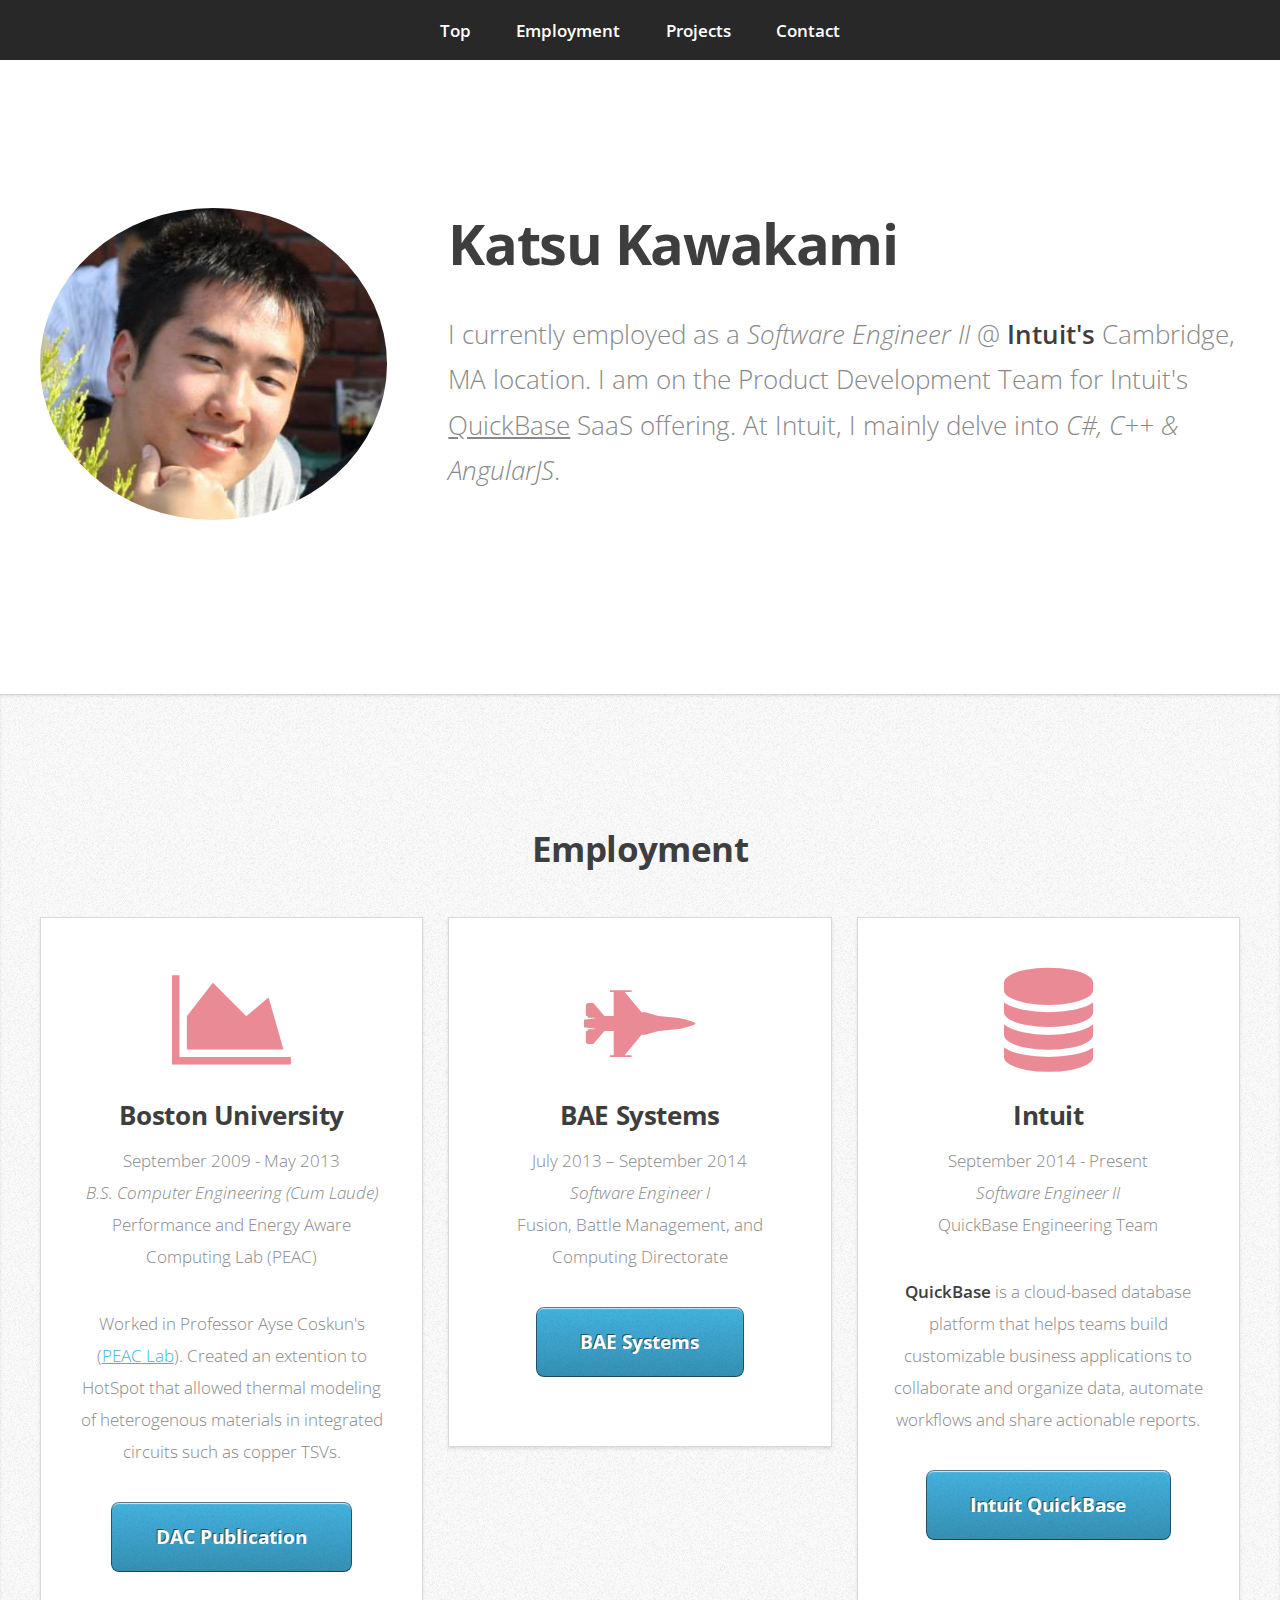
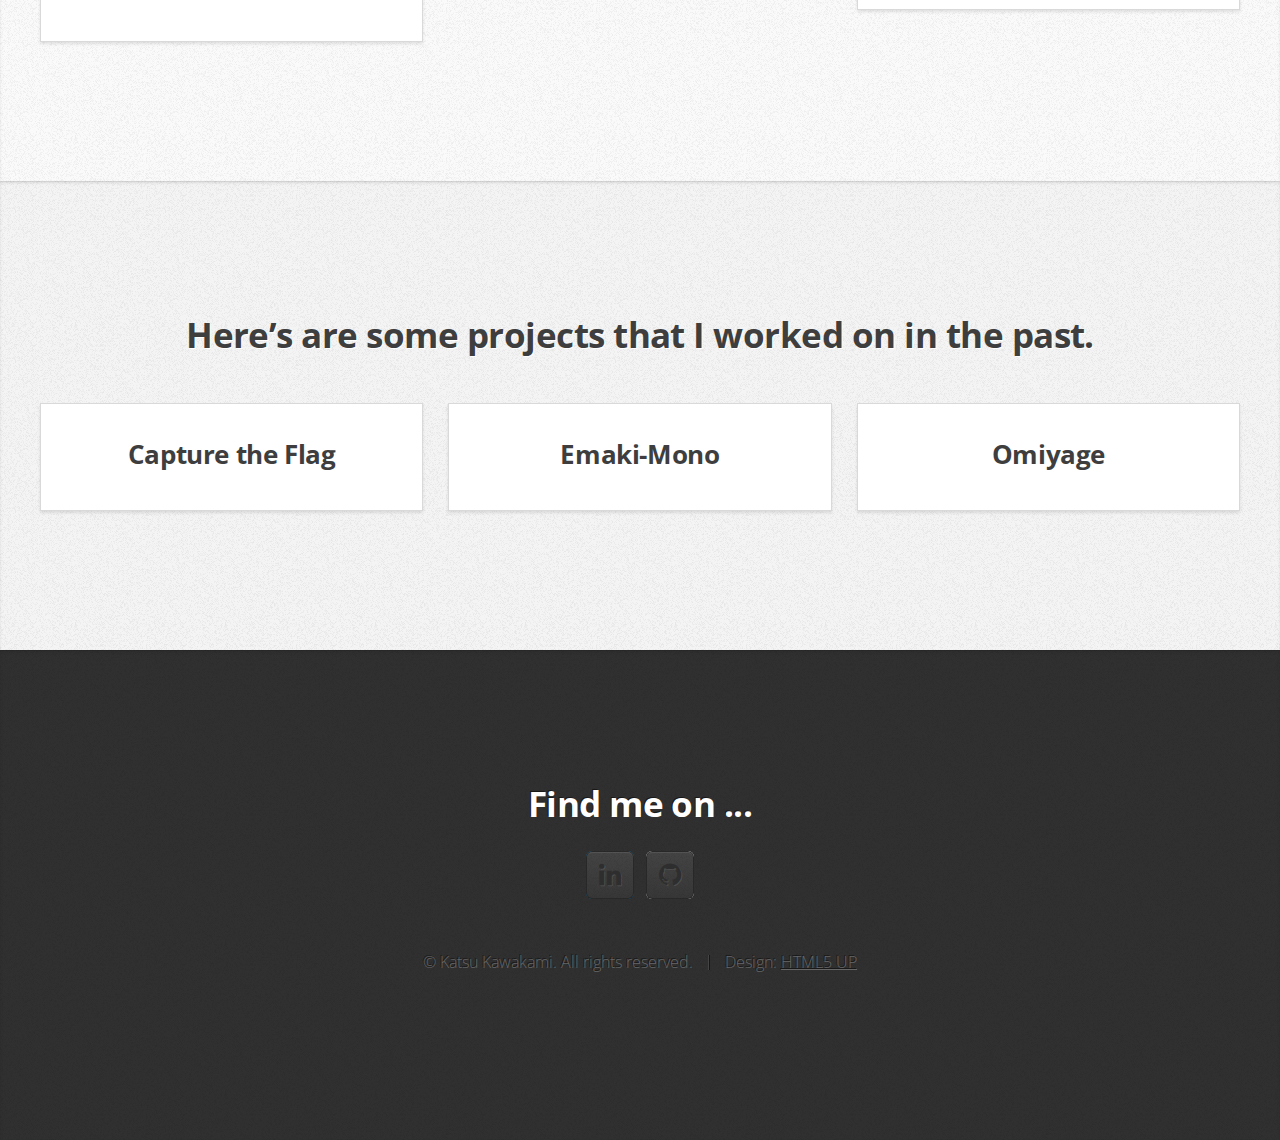
==== commit 4dc5ec7e: "Fixed formatting and content" ====
--- a/index.html
+++ b/index.html
@@ -46,35 +46,11 @@
 							<header>
 								<h1><strong>Katsu Kawakami</strong></h1>
 							</header>
-              <p>Software Engineer II @ <strong>Intuit's</strong> Cambridge, MA Location.
-                <br>Currently working on Intuit's <a href="http://www.quickbase.intuit.com">QuickBase</a> Saas offering
+              <p>
+                I currently employed as a <i>Software Engineer II</i> @ <strong>Intuit's</strong> Cambridge, MA location.
+                I am on the Product Development Team for Intuit's <a href="http://www.quickbase.intuit.com">QuickBase</a>
+                SaaS offering.  At Intuit, I mainly delve into <i>C#, C++ & AngularJS</i>.
               </p>
-              <table class="default">
-                <thead>
-                  <tr>
-                    <th>Position</th>
-                    <th>Location</th>
-                    <th>Years</th>
-                  <tr>
-                </thead>
-                <tbody>
-                  <tr>
-                    <td>Software Engineer II</td>
-                    <td>Intuit @ Cambridge, MA</td>
-                    <td>2014 - Present</td>
-                  </tr>
-                  <tr>
-                    <td>Software Engineer I</td>
-                    <td>BAE Systems @ Burlington, MA</td>
-                    <td>2013 - 2014</td>
-                  </tr>
-                  <tr>
-                    <td>B.S. Computer Engineering (Cum Laude)</td>
-                    <td>Boston University</td>
-                    <td>2009 - 2013</td>
-                  </tr>
-                </tbody>
-              </table>
 						</div>
 					</div>
 				</article>
@@ -90,42 +66,46 @@
 						<div class="row">
 							<div class="4u">
 								<section class="box style1">
+                  <span class="icon featured fa-area-chart"></span>
 									<h3>Boston University</h3>
                   <p>
                     September 2009 - May 2013
                     <br><i>B.S. Computer Engineering (Cum Laude)</i>
+                    <br>Performance and Energy Aware Computing Lab (PEAC)
                   </p>
                   <p>
-                    Worked in Dr. Ayse Coskun's Performance and Energy Aware Computing Lab
-                    (<a href="http://http://www.bu.edu/peaclab/">PEAC Lab</a>).
-                    Created an extention to HotSpot that allowed thermal modeling heterogenous materials
-                    in integrated circuits such as copper TSVs (through silicon vias).
+                    Worked in Professor Ayse Coskun's (<a href="http://http://www.bu.edu/peaclab/">PEAC Lab</a>).
+                    Created an extention to HotSpot that allowed thermal modeling of heterogenous materials
+                    in integrated circuits such as copper TSVs.
                   </p>
-                  <a href="http://dl.acm.org/citation.cfm?id=2228477" class="button small">Link to DAC Publication</a>
+                  <a href="http://dl.acm.org/citation.cfm?id=2228477" class="button small">DAC Publication</a>
 								</section>
 							</div>
 							<div class="4u">
 								<section class="box style1">
+                  <span class="icon featured fa-fighter-jet"></span>
 									<h3>BAE Systems</h3>
                   <p>
                     July 2013 – September 2014
                     <br><i>Software Engineer I</i>
+                    <br>Fusion, Battle Management, and Computing Directorate
                   </p>
-									<p>Worked in the Fusion, Battle Management, and Computing Directorate.</p>
+                  <a href="http://www.baesystems.com/" class="button small">BAE Systems</a>
 								</section>
 							</div>
 							<div class="4u">
 								<section class="box style1">
+                  <span class="icon featured fa-database"></span>
 									<h3>Intuit</h3>
                   <p>
                     September 2014 - Present
                     <br><i>Software Engineer II</i>
-									<p>
-                    Full Stack Engineer working on Intuit's QuickBase SaaS using <b>AngularJS</b>, <b>DotNet</b>, <b>C++</b>
+                    <br>QuickBase Engineering Team
+                  <p>
+                    <b>QuickBase</b> is a cloud-based database platform that helps teams build customizable
+                    business applications to collaborate and organize data, automate workflows and share actionable reports.
                   </p>
-                  <p>
-                    QuickBase is a cloud-based database platform that helps teams build customizable business applications to collaborate on data, automate workflows and share actionable reports.  
-                  </p>
+                  <a href="http://www.quickbase.intuit.com/" class="button small">Intuit QuickBase</a>
 								</section>
 							</div>
 						</div>
